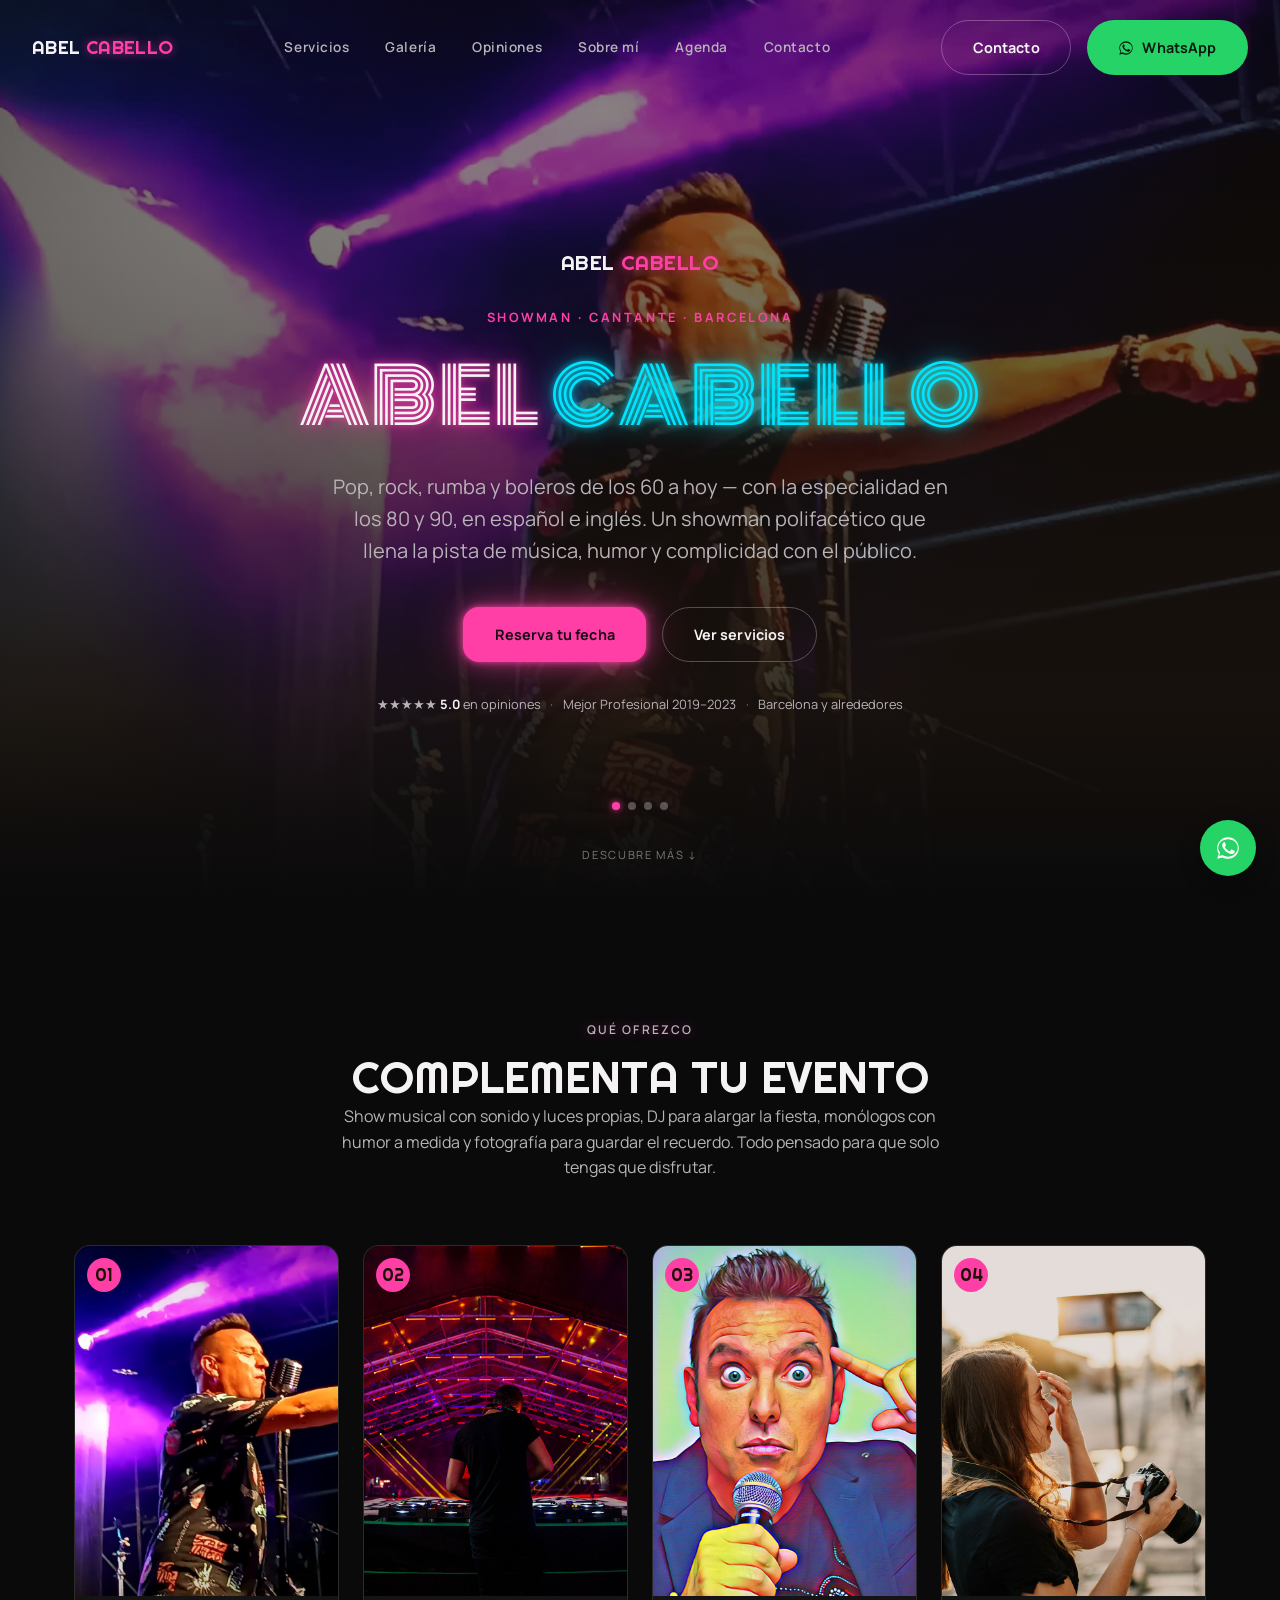
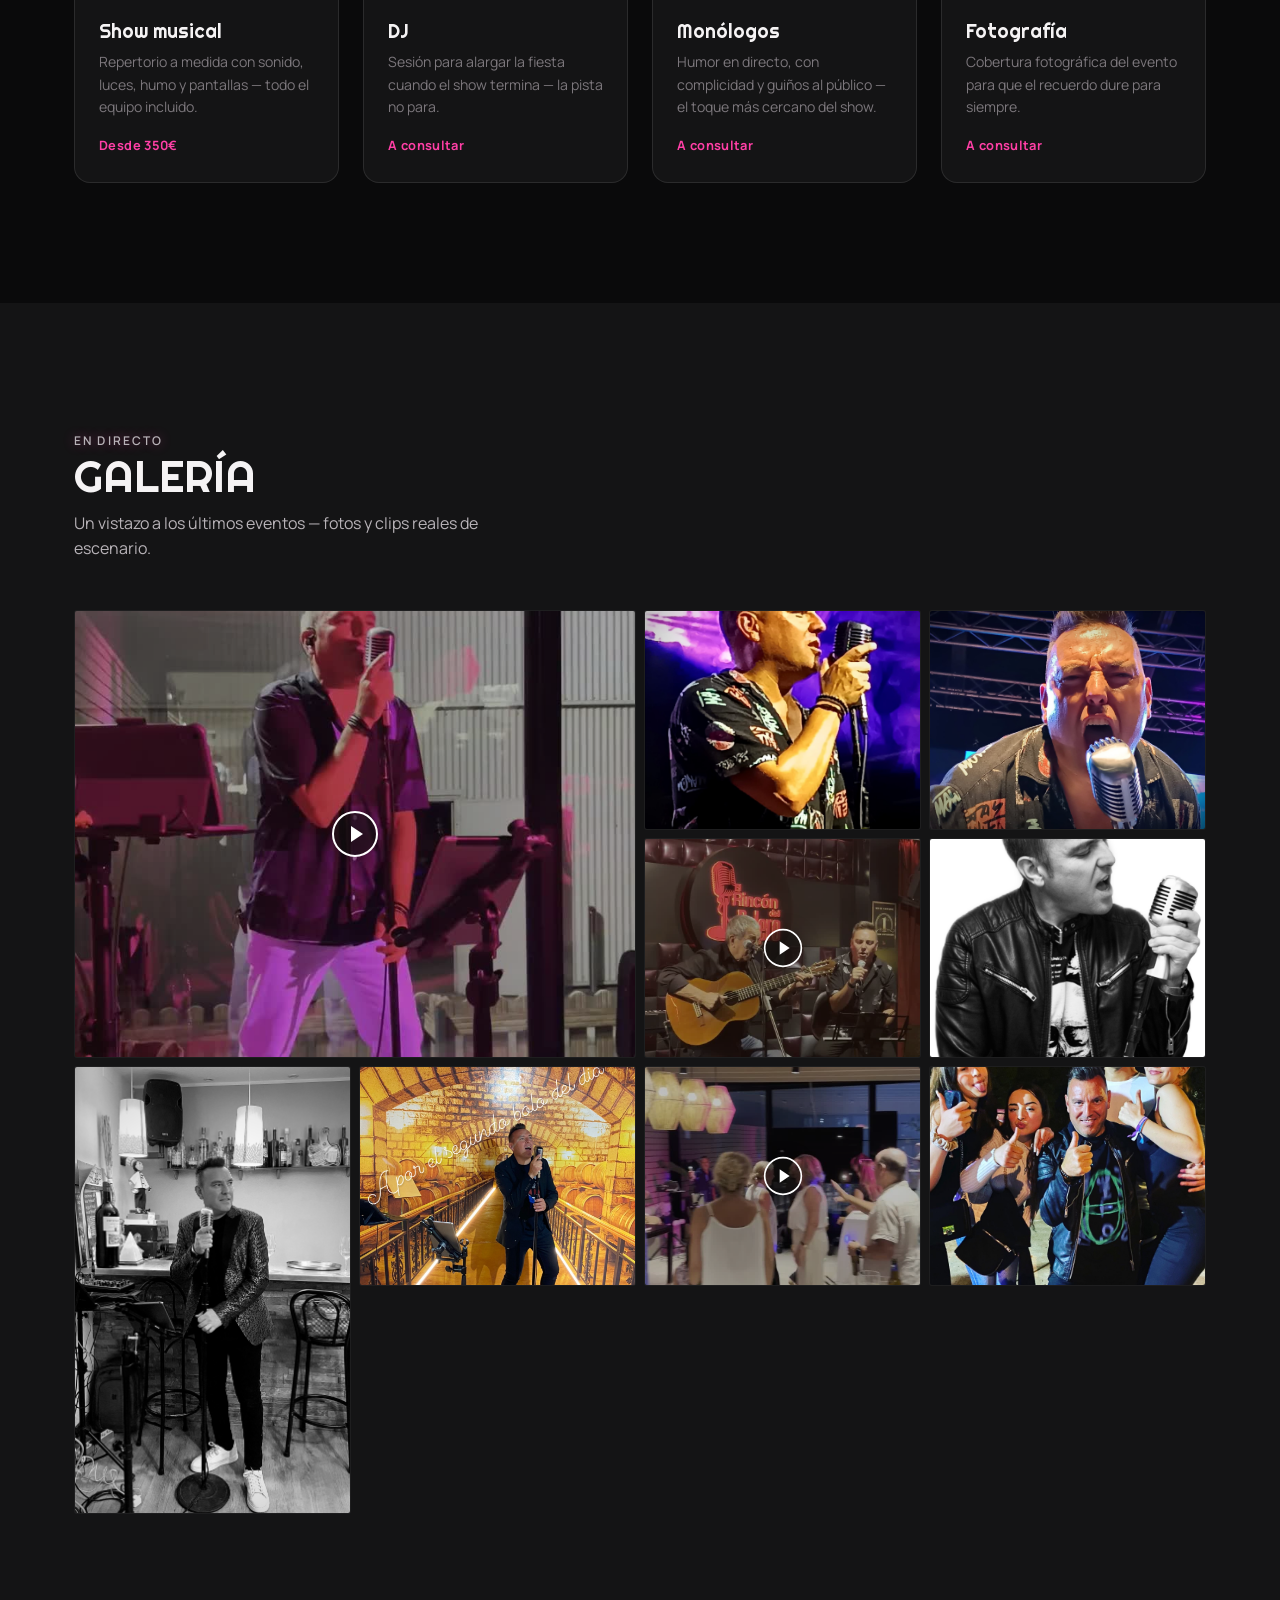
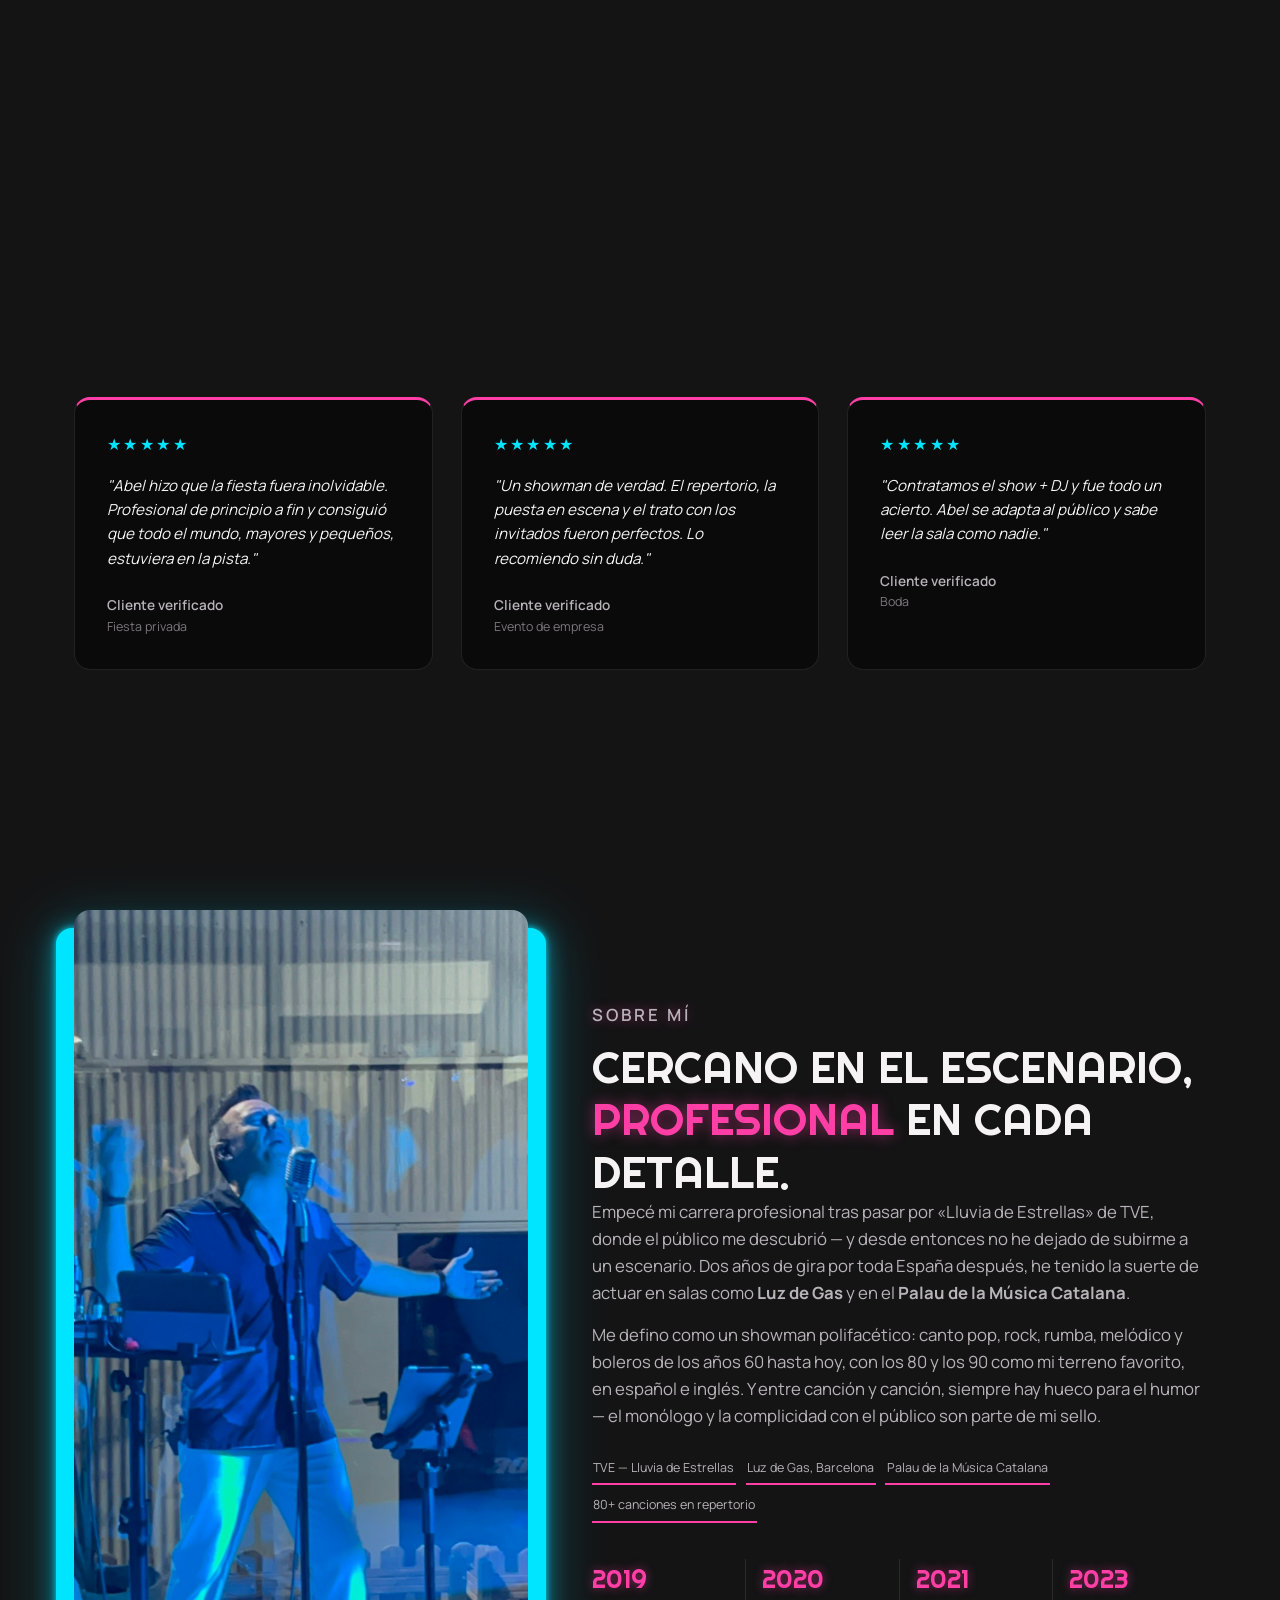
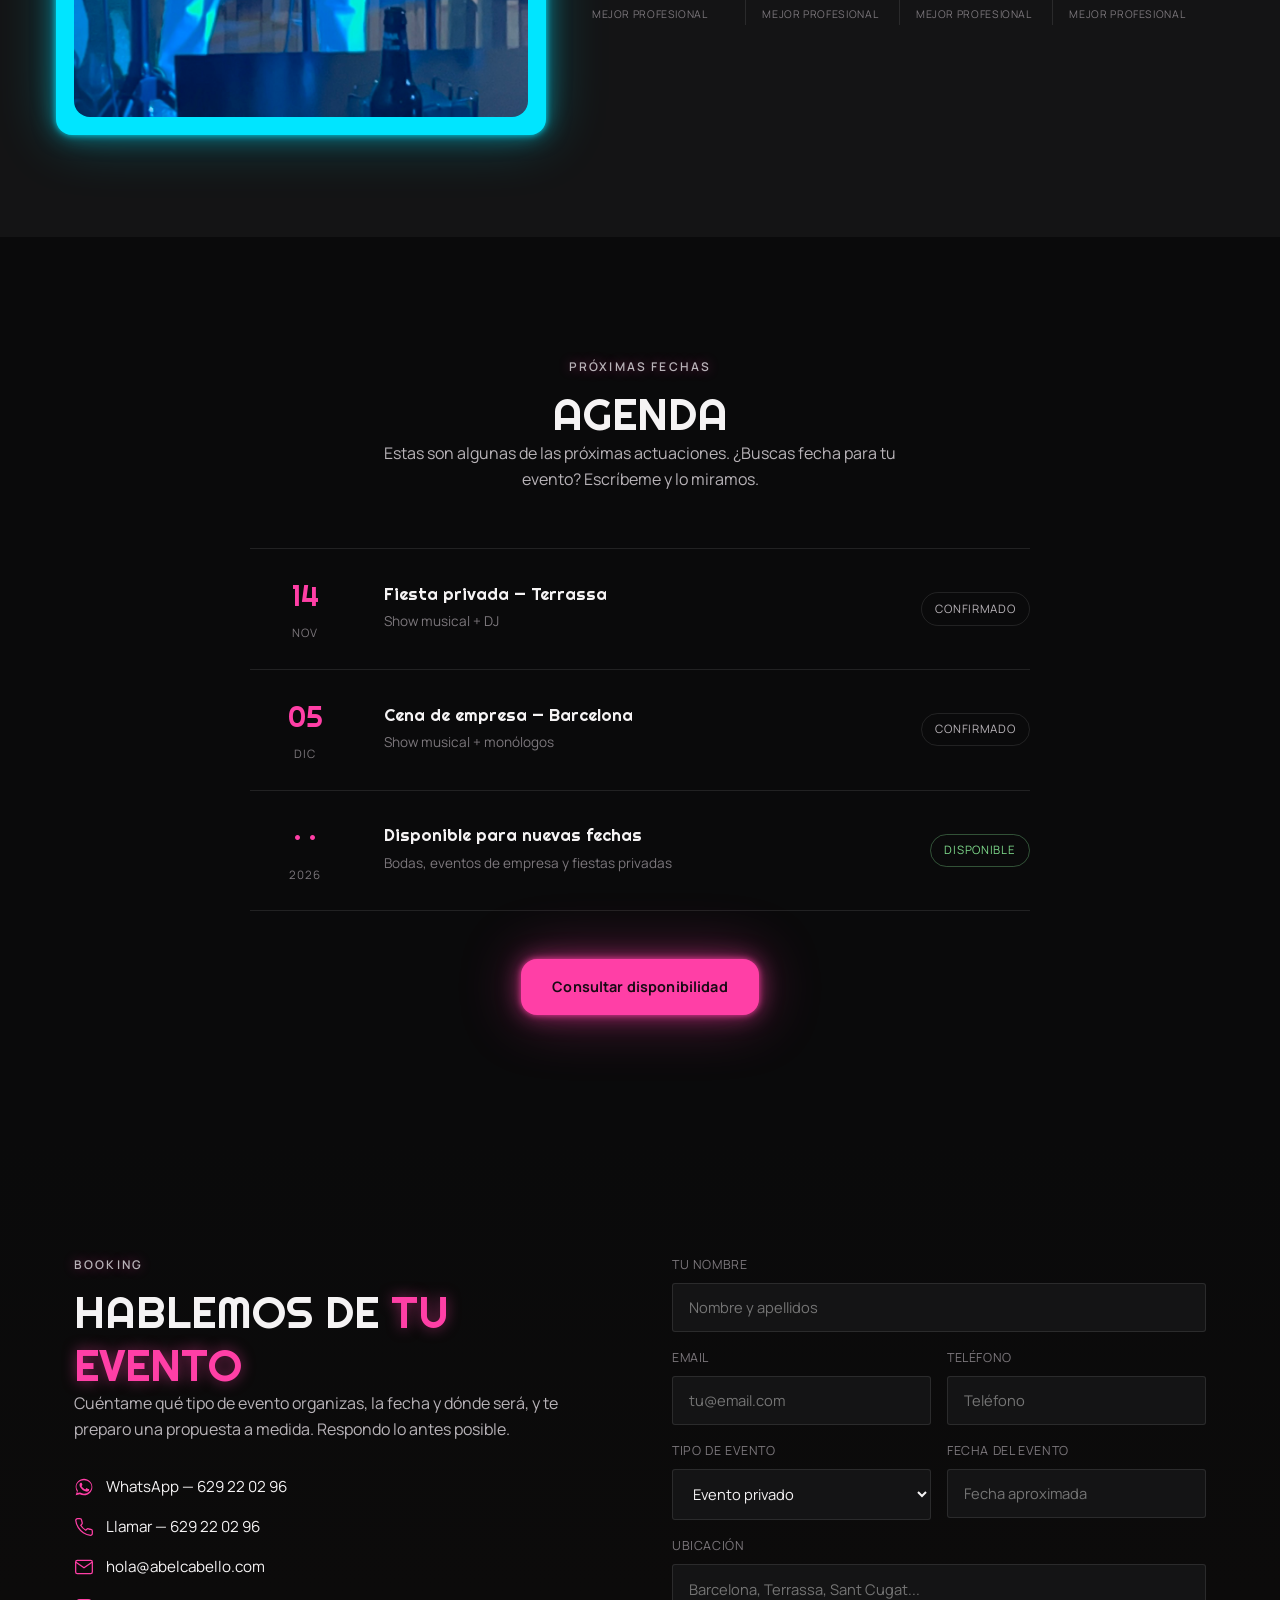
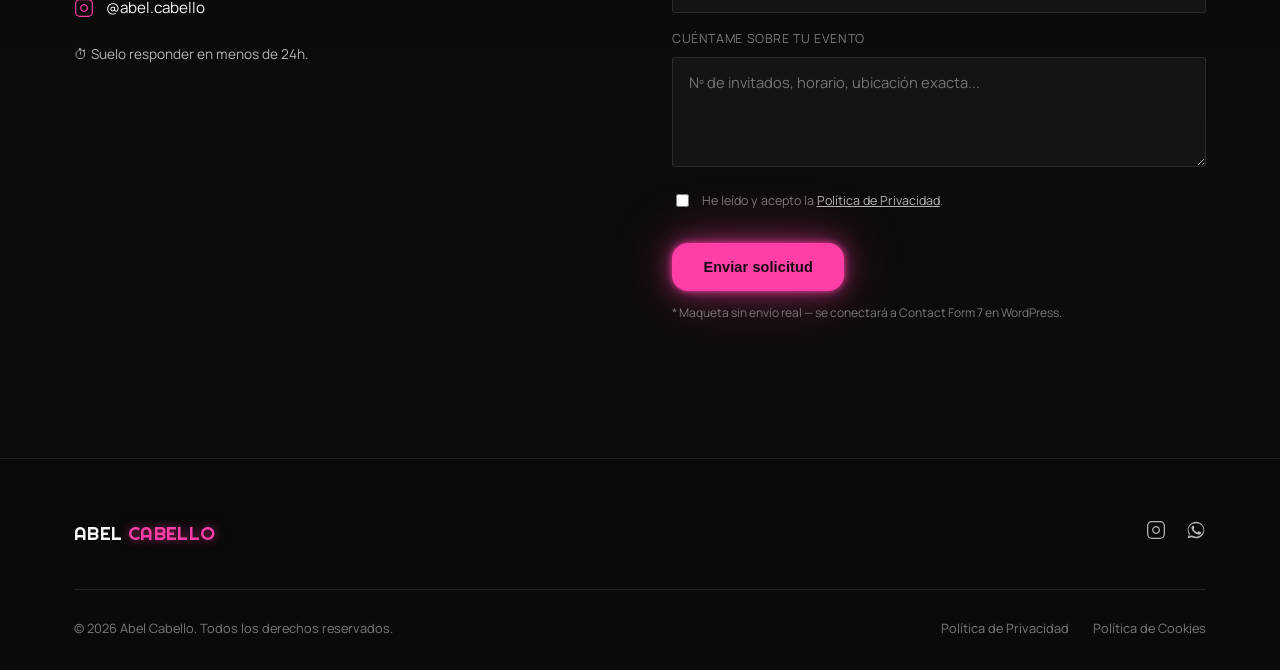
==== index.html @ 7c4d89db "SEO técnico + reorganización de contenido por relevancia + mejoras de conversión SEO: - Título y met" ====
<!DOCTYPE html>
<html lang="es">
<head>
<meta charset="UTF-8" />
<meta name="viewport" content="width=device-width, initial-scale=1.0" />
<title>Abel Cabello — Showman y cantante · Barcelona</title>
<meta name="description" content="Abel Cabello, showman y cantante polifacético en Barcelona. Shows en directo, DJ, monólogos y humor para bodas, eventos de empresa y fiestas privadas." />
<link rel="preconnect" href="https://fonts.googleapis.com">
<link rel="preconnect" href="https://fonts.gstatic.com" crossorigin>
<link href="https://fonts.googleapis.com/css2?family=Monoton&family=Righteous&family=Manrope:wght@400;500;600;700;800&display=swap" rel="stylesheet">
<link rel="stylesheet" href="assets/css/style.css" />
</head>
<body>

<!-- ============ HEADER ============ -->
<header class="site-header" id="site-header">
  <a href="#top" class="site-logo wordmark">Abel <span class="accent">Cabello</span></a>

  <nav class="site-nav" id="site-nav">
    <a href="#servicios">Servicios</a>
    <a href="#galeria">Galería</a>
    <a href="#testimonios">Opiniones</a>
    <a href="#bio">Sobre mí</a>
    <a href="#agenda">Agenda</a>
    <a href="#contacto">Contacto</a>
    <a href="https://wa.me/34629220296" target="_blank" rel="noopener" class="nav-wa-mobile"><svg width="16" height="16" viewBox="0 0 24 24" fill="currentColor"><path d="M17.5 14.4c-.3-.1-1.7-.9-2-1-.3-.1-.5-.1-.7.1-.2.3-.7 1-.9 1.2-.2.2-.3.2-.6.1-.3-.1-1.3-.5-2.4-1.5-.9-.8-1.5-1.8-1.7-2.1-.2-.3 0-.5.1-.6.1-.1.3-.3.4-.5.1-.2.2-.3.3-.5.1-.2 0-.4 0-.5C10 9 9.5 7.7 9.3 7.2c-.2-.5-.4-.4-.5-.4h-.5c-.2 0-.5.1-.7.3-.3.3-1 1-1 2.4s1 2.8 1.2 3c.1.2 2 3.1 4.9 4.3.7.3 1.2.5 1.6.6.7.2 1.3.2 1.8.1.5-.1 1.7-.7 1.9-1.4.2-.7.2-1.2.2-1.4-.1-.1-.3-.2-.6-.3z"/><path d="M12 2C6.5 2 2 6.5 2 12c0 1.9.5 3.7 1.5 5.3L2 22l4.9-1.3C8.4 21.5 10.2 22 12 22c5.5 0 10-4.5 10-10S17.5 2 12 2zm0 18c-1.6 0-3.2-.4-4.6-1.3l-.3-.2-3.2.8.8-3.1-.2-.3C3.4 14.4 3 13.2 3 12c0-4.4 3.6-8 9-8s9 3.6 9 8-4.6 8-9 8z"/></svg> WhatsApp</a>
  </nav>

  <div class="header-cta">
    <a href="#contacto" class="btn btn-outline">Contacto</a>
    <a href="https://wa.me/34629220296" target="_blank" rel="noopener" class="btn btn-wa">
      <svg width="16" height="16" viewBox="0 0 24 24" fill="currentColor"><path d="M17.5 14.4c-.3-.1-1.7-.9-2-1-.3-.1-.5-.1-.7.1-.2.3-.7 1-.9 1.2-.2.2-.3.2-.6.1-.3-.1-1.3-.5-2.4-1.5-.9-.8-1.5-1.8-1.7-2.1-.2-.3 0-.5.1-.6.1-.1.3-.3.4-.5.1-.2.2-.3.3-.5.1-.2 0-.4 0-.5C10 9 9.5 7.7 9.3 7.2c-.2-.5-.4-.4-.5-.4h-.5c-.2 0-.5.1-.7.3-.3.3-1 1-1 2.4s1 2.8 1.2 3c.1.2 2 3.1 4.9 4.3.7.3 1.2.5 1.6.6.7.2 1.3.2 1.8.1.5-.1 1.7-.7 1.9-1.4.2-.7.2-1.2.2-1.4-.1-.1-.3-.2-.6-.3z"/><path d="M12 2C6.5 2 2 6.5 2 12c0 1.9.5 3.7 1.5 5.3L2 22l4.9-1.3C8.4 21.5 10.2 22 12 22c5.5 0 10-4.5 10-10S17.5 2 12 2zm0 18c-1.6 0-3.2-.4-4.6-1.3l-.3-.2-3.2.8.8-3.1-.2-.3C3.4 14.4 3 13.2 3 12c0-4.4 3.6-8 9-8s9 3.6 9 8-4.6 8-9 8z"/></svg>
      WhatsApp
    </a>
  </div>

  <button class="hamburger" id="hamburger" aria-label="Abrir menú" aria-expanded="false">
    <span></span><span></span><span></span>
  </button>
</header>

<!-- ============ HERO ============ -->
<section class="hero" id="top">
  <div class="hero-slider" id="hero-slider">
    <div class="hero-slide active" style="background-image:url('images/gallery/abel-escenario-01.jpg')"></div>
    <div class="hero-slide" style="background-image:url('images/gallery/abel-grito-escenario-01.jpg')"></div>
    <div class="hero-slide" style="background-image:url('images/gallery/abel-dramatico-01.jpg')"></div>
    <div class="hero-slide" style="background-image:url('images/gallery/abel-publico-02.jpg')"></div>
  </div>
  <div class="hero-overlay"></div>

  <div class="hero-content">
    <div class="hero-wordmark wordmark">Abel <span class="accent">Cabello</span></div>
    <p class="hero-tag">Showman · Cantante · Barcelona</p>
    <h1>Abel <em>Cabello</em></h1>
    <p class="hero-sub">
      Pop, rock, rumba y boleros de los 60 a hoy — con la especialidad en los 80 y 90, en español e inglés.
      Un showman polifacético que llena la pista de música, humor y complicidad con el público.
    </p>
    <div class="hero-cta">
      <a href="#contacto" class="btn btn-gold">Reserva tu fecha</a>
      <a href="#servicios" class="btn btn-outline">Ver servicios</a>
    </div>
    <div class="hero-trust fade-up">
      <span>★★★★★ <strong>5.0</strong> en opiniones</span>
      <span class="hero-trust-sep">·</span>
      <span>Mejor Profesional 2019–2023</span>
      <span class="hero-trust-sep">·</span>
      <span>Barcelona y alrededores</span>
    </div>
  </div>

  <div class="hero-dots" id="hero-dots"></div>
  <div class="hero-scroll">Descubre más ↓</div>
</section>

<!-- ============ SERVICIOS ============ -->
<section class="servicios" id="servicios">
  <div class="container">
    <div class="servicios-head fade-up">
      <p class="section-label">Qué ofrezco</p>
      <h2>Complementa tu evento</h2>
      <p>Show musical con sonido y luces propias, DJ para alargar la fiesta, monólogos con humor a medida
        y fotografía para guardar el recuerdo. Todo pensado para que solo tengas que disfrutar.</p>
    </div>

    <div class="serv-grid">
      <div class="serv-card fade-up">
        <div class="serv-card-img"><img src="images/gallery/abel-escenario-01.jpg" alt="Show musical Abel Cabello" /></div>
        <div class="serv-card-body">
          <h3>Show musical</h3>
          <p>Repertorio a medida con sonido, luces, humo y pantallas — todo el equipo incluido.</p>
          <span class="serv-price">Desde 350€</span>
        </div>
      </div>
      <div class="serv-card fade-up">
        <div class="serv-card-img"><img src="images/brand/servicio-dj.jpg" alt="DJ Abel Cabello" /></div>
        <div class="serv-card-body">
          <h3>DJ</h3>
          <p>Sesión para alargar la fiesta cuando el show termina — la pista no para.</p>
          <span class="serv-price">A consultar</span>
        </div>
      </div>
      <div class="serv-card fade-up">
        <div class="serv-card-img"><img src="images/brand/servicio-monologos.jpg" alt="Monólogos Abel Cabello" /></div>
        <div class="serv-card-body">
          <h3>Monólogos</h3>
          <p>Humor en directo, con complicidad y guiños al público — el toque más cercano del show.</p>
          <span class="serv-price">A consultar</span>
        </div>
      </div>
      <div class="serv-card fade-up">
        <div class="serv-card-img"><img src="images/brand/servicio-fotografia.jpg" alt="Fotografía de evento" /></div>
        <div class="serv-card-body">
          <h3>Fotografía</h3>
          <p>Cobertura fotográfica del evento para que el recuerdo dure para siempre.</p>
          <span class="serv-price">A consultar</span>
        </div>
      </div>
    </div>
  </div>
</section>

<!-- ============ GALERÍA ============ -->
<section class="galeria" id="galeria">
  <div class="container">
    <div class="galeria-head fade-up">
      <div>
        <p class="section-label">En directo</p>
        <h2>Galería</h2>
        <p>Un vistazo a los últimos eventos — fotos y clips reales de escenario.</p>
      </div>
    </div>

    <div class="gal-grid fade-up" id="gallery-grid">
      <div class="gal-item wide tall" data-type="video" data-src="images/gallery/video/abel-clip-pirotecnia.mp4" data-poster="images/gallery/video/abel-clip-pirotecnia-poster.jpg">
        <img src="images/gallery/video/abel-clip-pirotecnia-poster.jpg" alt="Show en directo" />
        <div class="gal-play"><svg width="48" height="48" viewBox="0 0 24 24" fill="#fff"><circle cx="12" cy="12" r="11" fill="rgba(19,17,16,0.55)" stroke="#fff" stroke-width="1"/><path d="M10 8l6 4-6 4V8z"/></svg></div>
      </div>
      <div class="gal-item" data-type="image" data-src="images/gallery/abel-microfono-01.jpg">
        <img src="images/gallery/abel-microfono-01.jpg" alt="Abel Cabello cantando" />
      </div>
      <div class="gal-item" data-type="image" data-src="images/gallery/abel-grito-escenario-01.jpg">
        <img src="images/gallery/abel-grito-escenario-01.jpg" alt="Abel Cabello en escena" />
      </div>
      <div class="gal-item" data-type="video" data-src="images/gallery/video/abel-clip-fiesta-purpura.mp4" data-poster="images/gallery/video/abel-clip-fiesta-purpura-poster.jpg">
        <img src="images/gallery/video/abel-clip-fiesta-purpura-poster.jpg" alt="Ambiente de fiesta" />
        <div class="gal-play"><svg width="40" height="40" viewBox="0 0 24 24" fill="#fff"><circle cx="12" cy="12" r="11" fill="rgba(19,17,16,0.55)" stroke="#fff" stroke-width="1"/><path d="M10 8l6 4-6 4V8z"/></svg></div>
      </div>
      <div class="gal-item" data-type="image" data-src="images/gallery/abel-publico-01.jpg">
        <img src="images/gallery/abel-publico-01.jpg" alt="Público disfrutando del show" />
      </div>
      <div class="gal-item tall" data-type="image" data-src="images/gallery/abel-retrato-blanco-negro.jpg">
        <img src="images/gallery/abel-retrato-blanco-negro.jpg" alt="Retrato Abel Cabello" />
      </div>
      <div class="gal-item" data-type="image" data-src="images/gallery/abel-ambiente-tunel.jpg">
        <img src="images/gallery/abel-ambiente-tunel.jpg" alt="Actuación con ambiente especial" />
      </div>
      <div class="gal-item" data-type="video" data-src="images/gallery/video/abel-clip-spotlight-solo.mp4" data-poster="images/gallery/video/abel-clip-spotlight-solo-poster.jpg">
        <img src="images/gallery/video/abel-clip-spotlight-solo-poster.jpg" alt="Solo en el escenario" />
        <div class="gal-play"><svg width="40" height="40" viewBox="0 0 24 24" fill="#fff"><circle cx="12" cy="12" r="11" fill="rgba(19,17,16,0.55)" stroke="#fff" stroke-width="1"/><path d="M10 8l6 4-6 4V8z"/></svg></div>
      </div>
      <div class="gal-item" data-type="image" data-src="images/gallery/abel-fans-grupo.jpg">
        <img src="images/gallery/abel-fans-grupo.jpg" alt="Con el público tras el show" />
      </div>
    </div>

    <div class="gal-footer fade-up">
      <a href="gallery.html" class="btn btn-outline">Ver galería completa</a>
    </div>
  </div>
</section>

<!-- Lightbox -->
<div class="lightbox" id="lightbox">
  <button class="lightbox-close" id="lightbox-close">&times;</button>
  <button class="lightbox-nav lightbox-prev" id="lightbox-prev">&#8249;</button>
  <div class="lightbox-content" id="lightbox-content"></div>
  <button class="lightbox-nav lightbox-next" id="lightbox-next">&#8250;</button>
</div>

<!-- ============ TESTIMONIOS ============ -->
<section class="testimonios" id="testimonios">
  <div class="container">
    <div class="testi-head fade-up">
      <p class="section-label">Opiniones</p>
      <h2>Lo que dicen de mí</h2>
    </div>
    <div class="testi-grid">
      <div class="testi-card fade-up">
        <div class="testi-stars">★★★★★</div>
        <p class="testi-text">"Abel hizo que la fiesta fuera inolvidable. Profesional de principio a fin y consiguió que todo el mundo, mayores y pequeños, estuviera en la pista."</p>
        <div class="testi-author">Cliente verificado</div>
        <div class="testi-event">Fiesta privada</div>
      </div>
      <div class="testi-card fade-up">
        <div class="testi-stars">★★★★★</div>
        <p class="testi-text">"Un showman de verdad. El repertorio, la puesta en escena y el trato con los invitados fueron perfectos. Lo recomiendo sin duda."</p>
        <div class="testi-author">Cliente verificado</div>
        <div class="testi-event">Evento de empresa</div>
      </div>
      <div class="testi-card fade-up">
        <div class="testi-stars">★★★★★</div>
        <p class="testi-text">"Contratamos el show + DJ y fue todo un acierto. Abel se adapta al público y sabe leer la sala como nadie."</p>
        <div class="testi-author">Cliente verificado</div>
        <div class="testi-event">Boda</div>
      </div>
    </div>
  </div>
</section>

<!-- ============ BIO ============ -->
<section class="bio" id="bio">
  <div class="container bio-grid">
    <div class="bio-image fade-up">
      <img src="images/gallery/abel-retrato-chaqueta.jpg" alt="Abel Cabello en directo" />
    </div>
    <div class="bio-text">
      <p class="section-label fade-up">Sobre mí</p>
      <h2 class="fade-up">Cercano en el escenario,<br><em>profesional</em> en cada detalle.</h2>
      <p class="fade-up">
        Empecé mi carrera profesional tras pasar por «Lluvia de Estrellas» de TVE, donde el público me
        descubrió — y desde entonces no he dejado de subirme a un escenario. Dos años de gira por toda
        España después, he tenido la suerte de actuar en salas como <strong>Luz de Gas</strong> y en el
        <strong>Palau de la Música Catalana</strong>.
      </p>
      <p class="fade-up">
        Me defino como un showman polifacético: canto pop, rock, rumba, melódico y boleros de los años 60
        hasta hoy, con los 80 y los 90 como mi terreno favorito, en español e inglés. Y entre canción y
        canción, siempre hay hueco para el humor — el monólogo y la complicidad con el público son parte
        de mi sello.
      </p>
      <div class="bio-badges fade-up">
        <span class="badge">TVE — Lluvia de Estrellas</span>
        <span class="badge">Luz de Gas, Barcelona</span>
        <span class="badge">Palau de la Música Catalana</span>
        <span class="badge">80+ canciones en repertorio</span>
      </div>
      <div class="awards fade-up">
        <div class="award"><span class="award-year">2019</span><span class="award-label">Mejor profesional</span></div>
        <div class="award"><span class="award-year">2020</span><span class="award-label">Mejor profesional</span></div>
        <div class="award"><span class="award-year">2021</span><span class="award-label">Mejor profesional</span></div>
        <div class="award"><span class="award-year">2023</span><span class="award-label">Mejor profesional</span></div>
      </div>
    </div>
  </div>
</section>

<!-- ============ AGENDA ============ -->
<section class="agenda" id="agenda">
  <div class="container">
    <div class="agenda-head fade-up">
      <p class="section-label">Próximas fechas</p>
      <h2>Agenda</h2>
      <p>Estas son algunas de las próximas actuaciones. ¿Buscas fecha para tu evento? Escríbeme y lo miramos.</p>
    </div>

    <div class="agenda-list fade-up">
      <div class="agenda-row">
        <div class="agenda-date"><span class="day">14</span><span class="month">Nov</span></div>
        <div class="agenda-info">
          <h4>Fiesta privada — Terrassa</h4>
          <span>Show musical + DJ</span>
        </div>
        <div class="agenda-status">Confirmado</div>
      </div>
      <div class="agenda-row">
        <div class="agenda-date"><span class="day">05</span><span class="month">Dic</span></div>
        <div class="agenda-info">
          <h4>Cena de empresa — Barcelona</h4>
          <span>Show musical + monólogos</span>
        </div>
        <div class="agenda-status">Confirmado</div>
      </div>
      <div class="agenda-row">
        <div class="agenda-date"><span class="day">·&nbsp;·</span><span class="month">2026</span></div>
        <div class="agenda-info">
          <h4>Disponible para nuevas fechas</h4>
          <span>Bodas, eventos de empresa y fiestas privadas</span>
        </div>
        <div class="agenda-status open">Disponible</div>
      </div>
    </div>

    <div class="agenda-cta fade-up">
      <a href="#contacto" class="btn btn-gold">Consultar disponibilidad</a>
    </div>
  </div>
</section>

<!-- ============ CONTACTO ============ -->
<section class="contacto" id="contacto">
  <div class="container contacto-grid">
    <div class="contacto-info fade-up">
      <p class="section-label">Booking</p>
      <h2>Hablemos de <em>tu evento</em></h2>
      <p>Cuéntame qué tipo de evento organizas, la fecha y dónde será, y te preparo una propuesta a medida.
        Respondo lo antes posible.</p>

      <div class="contacto-direct">
        <a href="https://wa.me/34629220296" target="_blank" rel="noopener">
          <svg width="20" height="20" viewBox="0 0 24 24" fill="currentColor"><path d="M17.5 14.4c-.3-.1-1.7-.9-2-1-.3-.1-.5-.1-.7.1-.2.3-.7 1-.9 1.2-.2.2-.3.2-.6.1-.3-.1-1.3-.5-2.4-1.5-.9-.8-1.5-1.8-1.7-2.1-.2-.3 0-.5.1-.6.1-.1.3-.3.4-.5.1-.2.2-.3.3-.5.1-.2 0-.4 0-.5C10 9 9.5 7.7 9.3 7.2c-.2-.5-.4-.4-.5-.4h-.5c-.2 0-.5.1-.7.3-.3.3-1 1-1 2.4s1 2.8 1.2 3c.1.2 2 3.1 4.9 4.3.7.3 1.2.5 1.6.6.7.2 1.3.2 1.8.1.5-.1 1.7-.7 1.9-1.4.2-.7.2-1.2.2-1.4-.1-.1-.3-.2-.6-.3z"/><path d="M12 2C6.5 2 2 6.5 2 12c0 1.9.5 3.7 1.5 5.3L2 22l4.9-1.3C8.4 21.5 10.2 22 12 22c5.5 0 10-4.5 10-10S17.5 2 12 2zm0 18c-1.6 0-3.2-.4-4.6-1.3l-.3-.2-3.2.8.8-3.1-.2-.3C3.4 14.4 3 13.2 3 12c0-4.4 3.6-8 9-8s9 3.6 9 8-4.6 8-9 8z"/></svg>
          WhatsApp — 629 22 02 96
        </a>
        <a href="tel:+34629220296">
          <svg width="20" height="20" viewBox="0 0 24 24" fill="none" stroke="currentColor" stroke-width="1.5"><path d="M22 16.92v3a2 2 0 0 1-2.18 2 19.79 19.79 0 0 1-8.63-3.07 19.5 19.5 0 0 1-6-6 19.79 19.79 0 0 1-3.07-8.67A2 2 0 0 1 4.11 2h3a2 2 0 0 1 2 1.72c.127.96.362 1.903.7 2.81a2 2 0 0 1-.45 2.11L8.09 9.91a16 16 0 0 0 6 6l1.27-1.27a2 2 0 0 1 2.11-.45c.907.338 1.85.573 2.81.7A2 2 0 0 1 22 16.92z"/></svg>
          Llamar — 629 22 02 96
        </a>
        <a href="mailto:hola@abelcabello.com">
          <svg width="20" height="20" viewBox="0 0 24 24" fill="none" stroke="currentColor" stroke-width="1.5"><rect x="2" y="4" width="20" height="16" rx="2"/><path d="M2 6l10 7 10-7"/></svg>
          hola@abelcabello.com
        </a>
        <a href="https://instagram.com/abel.cabello" target="_blank" rel="noopener">
          <svg width="20" height="20" viewBox="0 0 24 24" fill="none" stroke="currentColor" stroke-width="1.5"><rect x="2" y="2" width="20" height="20" rx="5"/><path d="M16 11.37A4 4 0 1 1 12.63 8 4 4 0 0 1 16 11.37z"/><line x1="17.5" y1="6.5" x2="17.51" y2="6.5"/></svg>
          @abel.cabello
        </a>
      </div>
      <p class="contacto-response-note">⏱ Suelo responder en menos de 24h.</p>
    </div>

    <div class="contacto-form fade-up">
      <!--
        Maqueta estática. En WordPress este bloque se sustituirá por el
        shortcode de Contact Form 7, clonando el patrón de "CkBoo Booking"
        (adria-lopez.com): mismos campos, honeypot y checkbox de privacidad.
      -->
      <form id="booking-form" onsubmit="return false;">
        <div class="form-grid">
          <div class="field full">
            <label for="f-name">Tu nombre</label>
            <input type="text" id="f-name" placeholder="Nombre y apellidos" required />
          </div>
          <div class="field">
            <label for="f-email">Email</label>
            <input type="email" id="f-email" placeholder="tu@email.com" required />
          </div>
          <div class="field">
            <label for="f-phone">Teléfono</label>
            <input type="tel" id="f-phone" placeholder="Teléfono" />
          </div>
          <div class="field">
            <label for="f-type">Tipo de evento</label>
            <select id="f-type">
              <option>Evento privado</option>
              <option>Evento corporativo</option>
              <option>Fiesta Mayor</option>
              <option>Boda</option>
              <option>Sala de fiestas</option>
              <option>Otros</option>
            </select>
          </div>
          <div class="field">
            <label for="f-date">Fecha del evento</label>
            <input type="text" id="f-date" placeholder="Fecha aproximada" />
          </div>
          <div class="field full">
            <label for="f-location">Ubicación</label>
            <input type="text" id="f-location" placeholder="Barcelona, Terrassa, Sant Cugat..." />
          </div>
          <div class="field full">
            <label for="f-message">Cuéntame sobre tu evento</label>
            <textarea id="f-message" placeholder="Nº de invitados, horario, ubicación exacta..."></textarea>
          </div>
          <div class="field full field-check">
            <input type="checkbox" id="f-privacy" required />
            <label for="f-privacy" style="display:inline;text-transform:none;letter-spacing:0;">
              He leído y acepto la <a href="privacidad.html">Política de Privacidad</a>.
            </label>
          </div>
        </div>
        <button type="submit" class="btn btn-gold" style="margin-top:1.5rem;">Enviar solicitud</button>
        <p class="form-note">* Maqueta sin envío real — se conectará a Contact Form 7 en WordPress.</p>
      </form>
    </div>
  </div>
</section>

<!-- ============ FOOTER ============ -->
<footer class="site-footer">
  <div class="container">
    <div class="footer-top">
      <a href="#top" class="footer-logo wordmark">Abel <span class="accent">Cabello</span></a>
      <div class="footer-social">
        <a href="https://instagram.com/abel.cabello" target="_blank" rel="noopener" aria-label="Instagram">
          <svg width="20" height="20" viewBox="0 0 24 24" fill="none" stroke="currentColor" stroke-width="1.5"><rect x="2" y="2" width="20" height="20" rx="5"/><path d="M16 11.37A4 4 0 1 1 12.63 8 4 4 0 0 1 16 11.37z"/><line x1="17.5" y1="6.5" x2="17.51" y2="6.5"/></svg>
        </a>
        <a href="https://wa.me/34629220296" target="_blank" rel="noopener" aria-label="WhatsApp">
          <svg width="20" height="20" viewBox="0 0 24 24" fill="currentColor"><path d="M17.5 14.4c-.3-.1-1.7-.9-2-1-.3-.1-.5-.1-.7.1-.2.3-.7 1-.9 1.2-.2.2-.3.2-.6.1-.3-.1-1.3-.5-2.4-1.5-.9-.8-1.5-1.8-1.7-2.1-.2-.3 0-.5.1-.6.1-.1.3-.3.4-.5.1-.2.2-.3.3-.5.1-.2 0-.4 0-.5C10 9 9.5 7.7 9.3 7.2c-.2-.5-.4-.4-.5-.4h-.5c-.2 0-.5.1-.7.3-.3.3-1 1-1 2.4s1 2.8 1.2 3c.1.2 2 3.1 4.9 4.3.7.3 1.2.5 1.6.6.7.2 1.3.2 1.8.1.5-.1 1.7-.7 1.9-1.4.2-.7.2-1.2.2-1.4-.1-.1-.3-.2-.6-.3z"/><path d="M12 2C6.5 2 2 6.5 2 12c0 1.9.5 3.7 1.5 5.3L2 22l4.9-1.3C8.4 21.5 10.2 22 12 22c5.5 0 10-4.5 10-10S17.5 2 12 2zm0 18c-1.6 0-3.2-.4-4.6-1.3l-.3-.2-3.2.8.8-3.1-.2-.3C3.4 14.4 3 13.2 3 12c0-4.4 3.6-8 9-8s9 3.6 9 8-4.6 8-9 8z"/></svg>
        </a>
      </div>
    </div>
    <div class="footer-bottom">
      <span>&copy; <span id="footer-year"></span> Abel Cabello. Todos los derechos reservados.</span>
      <div class="footer-links">
        <a href="privacidad.html">Política de Privacidad</a>
        <a href="cookies.html">Política de Cookies</a>
      </div>
    </div>
  </div>
</footer>

<a href="https://wa.me/34629220296" target="_blank" rel="noopener" class="wa-float" aria-label="Escribir por WhatsApp">
  <svg width="26" height="26" viewBox="0 0 24 24" fill="#fff"><path d="M17.5 14.4c-.3-.1-1.7-.9-2-1-.3-.1-.5-.1-.7.1-.2.3-.7 1-.9 1.2-.2.2-.3.2-.6.1-.3-.1-1.3-.5-2.4-1.5-.9-.8-1.5-1.8-1.7-2.1-.2-.3 0-.5.1-.6.1-.1.3-.3.4-.5.1-.2.2-.3.3-.5.1-.2 0-.4 0-.5C10 9 9.5 7.7 9.3 7.2c-.2-.5-.4-.4-.5-.4h-.5c-.2 0-.5.1-.7.3-.3.3-1 1-1 2.4s1 2.8 1.2 3c.1.2 2 3.1 4.9 4.3.7.3 1.2.5 1.6.6.7.2 1.3.2 1.8.1.5-.1 1.7-.7 1.9-1.4.2-.7.2-1.2.2-1.4-.1-.1-.3-.2-.6-.3z"/><path d="M12 2C6.5 2 2 6.5 2 12c0 1.9.5 3.7 1.5 5.3L2 22l4.9-1.3C8.4 21.5 10.2 22 12 22c5.5 0 10-4.5 10-10S17.5 2 12 2zm0 18c-1.6 0-3.2-.4-4.6-1.3l-.3-.2-3.2.8.8-3.1-.2-.3C3.4 14.4 3 13.2 3 12c0-4.4 3.6-8 9-8s9 3.6 9 8-4.6 8-9 8z"/></svg>
</a>

<script src="assets/js/main.js"></script>
</body>
</html>
---- assets/css/style.css ----
/* ==========================================================
   Abel Cabello — showman & cantante · Barcelona
   ========================================================== */

:root {
  --dark: #0a0a0b;
  --dark-2: #141415;
  --dark-3: #1e1e1f;
  --cream: #f5f3f4;
  --gray: #b8b3b8;
  --gray-dim: #7c777c;
  --gold: #ff3fa6;
  --gold-dim: #c41f80;
  --wine: #00e5ff;
  --line: rgba(245, 243, 244, 0.1);
  --radius: 16px;
  --serif: "Righteous", "Manrope", sans-serif;
  --display: "Monoton", "Righteous", sans-serif;
  --sans: "Manrope", -apple-system, BlinkMacSystemFont, "Segoe UI", sans-serif;
  --ease: cubic-bezier(0.22, 1, 0.36, 1);
  --glow-pink: 0 0 6px rgba(255, 63, 166, 0.85), 0 0 22px rgba(255, 63, 166, 0.55), 0 0 60px rgba(255, 63, 166, 0.35);
  --glow-cyan: 0 0 6px rgba(0, 229, 255, 0.85), 0 0 22px rgba(0, 229, 255, 0.5), 0 0 60px rgba(0, 229, 255, 0.3);
}

* { box-sizing: border-box; }
html { scroll-behavior: smooth; }

body {
  margin: 0;
  background: var(--dark);
  color: var(--cream);
  font-family: var(--sans);
  font-size: 16px;
  line-height: 1.6;
  -webkit-font-smoothing: antialiased;
}

body.menu-open { overflow: hidden; }

img, video { max-width: 100%; display: block; }

a { color: inherit; text-decoration: none; }

h1, h2, h3, h4 {
  font-family: var(--serif);
  font-weight: 400;
  margin: 0;
  line-height: 1.2;
}

h2 { font-size: clamp(1.85rem, 4vw, 2.75rem); text-transform: uppercase; letter-spacing: 0; }
h2 em, h1 em { font-style: normal; color: var(--gold); text-shadow: 0 0 14px rgba(255, 63, 166, 0.5); }

.wordmark {
  font-family: var(--serif);
  font-weight: 400;
  text-transform: uppercase;
  letter-spacing: 0.02em;
  font-size: 1.15rem;
}
.wordmark .accent { color: var(--gold); text-shadow: 0 0 10px rgba(255, 63, 166, 0.6); }
.hero-wordmark { font-size: 1.3rem; margin-bottom: 1.75rem; }

p { margin: 0 0 1rem; }

.container {
  max-width: 1180px;
  margin: 0 auto;
  padding: 0 24px;
}

.section-label {
  font-family: var(--sans);
  font-size: 0.75rem;
  letter-spacing: 0.18em;
  text-transform: uppercase;
  text-shadow: 0 0 12px rgba(255, 63, 166, 0.45);
  color: var(--gold);
  font-weight: 600;
  margin-bottom: 0.75rem;
}

section { position: relative; }

/* ---------- Buttons ---------- */
.btn {
  display: inline-flex;
  align-items: center;
  gap: 0.5rem;
  padding: 0.95rem 1.9rem;
  border-radius: var(--radius);
  font-size: 0.9rem;
  font-weight: 700;
  letter-spacing: 0.01em;
  border: 1px solid transparent;
  cursor: pointer;
  transition: all 0.3s var(--ease);
  white-space: nowrap;
}
.btn-gold {
  background: var(--gold);
  color: #180a14;
  box-shadow: var(--glow-pink);
}
.btn-gold:hover { transform: translateY(-2px); box-shadow: 0 0 10px rgba(255,63,166,1), 0 0 30px rgba(255,63,166,0.7), 0 0 80px rgba(255,63,166,0.4); }
.btn-outline {
  border-color: rgba(249, 238, 247, 0.28);
  color: var(--cream);
  border-radius: 999px;
}
.btn-outline:hover { border-color: var(--wine); color: var(--wine); box-shadow: var(--glow-cyan); }
.btn-wa {
  background: #25d366;
  color: #0b1a10;
  border-radius: 999px;
}
.btn-wa:hover { background: #34e077; transform: translateY(-2px); }

/* ---------- Header ---------- */
.site-header {
  position: fixed;
  top: 0; left: 0; right: 0;
  z-index: 100;
  display: flex;
  align-items: center;
  justify-content: space-between;
  padding: 1.25rem 32px;
  transition: background 0.3s var(--ease), padding 0.3s var(--ease), backdrop-filter 0.3s;
}
.site-header.scrolled {
  background: rgba(19, 17, 16, 0.92);
  backdrop-filter: blur(10px);
  padding: 0.85rem 32px;
  border-bottom: 1px solid var(--line);
}
.site-logo img { height: 34px; width: auto; }

.site-nav {
  display: flex;
  align-items: center;
  gap: 2.25rem;
}
.site-nav a {
  font-size: 0.85rem;
  font-weight: 600;
  letter-spacing: 0.04em;
  color: var(--gray);
  transition: color 0.25s;
}
.site-nav a:hover { color: var(--gold); }

.header-cta { display: flex; align-items: center; gap: 1rem; }

.hamburger {
  display: none;
  flex-direction: column;
  gap: 5px;
  background: none;
  border: none;
  cursor: pointer;
  padding: 6px;
  position: relative;
  z-index: 200;
}
.hamburger span { width: 24px; height: 2px; background: var(--cream); transition: transform 0.3s var(--ease), opacity 0.2s; }
.hamburger.active span:nth-child(1) { transform: translateY(7px) rotate(45deg); }
.hamburger.active span:nth-child(2) { opacity: 0; }
.hamburger.active span:nth-child(3) { transform: translateY(-7px) rotate(-45deg); }

/* ---------- Hero ---------- */
.hero {
  min-height: 100vh;
  display: flex;
  flex-direction: column;
  align-items: center;
  justify-content: center;
  text-align: center;
  padding: 140px 24px 80px;
  position: relative;
  overflow: hidden;
}
.hero-slider { position: absolute; inset: 0; z-index: 0; }
.hero-slide {
  position: absolute; inset: 0;
  background-size: cover;
  background-position: center 20%;
  opacity: 0;
  transition: opacity 1.6s var(--ease);
}
.hero-slide.active { opacity: 1; }
.hero-overlay {
  position: absolute; inset: 0; z-index: 1;
  background: linear-gradient(180deg, rgba(26,19,14,0.4) 0%, rgba(26,19,14,0.88) 78%, var(--dark) 100%);
}
.hero-content { position: relative; z-index: 2; display: flex; flex-direction: column; align-items: center; }
.hero-logo { height: 46px; width: auto; margin-bottom: 2rem; filter: drop-shadow(0 2px 10px rgba(0,0,0,0.4)); }
.hero-dots {
  position: absolute; z-index: 2; bottom: 90px; left: 50%; transform: translateX(-50%);
  display: flex; gap: 0.5rem;
}
.hero-dot { width: 8px; height: 8px; border-radius: 50%; background: rgba(249,238,247,0.3); border: none; cursor: pointer; transition: all 0.3s; padding: 0; }
.hero-dot.active { background: var(--gold); box-shadow: var(--glow-pink); }
.hero-tag {
  font-size: 0.8rem;
  letter-spacing: 0.2em;
  text-transform: uppercase;
  color: var(--gold);
  font-weight: 700;
  margin-bottom: 1.5rem;
}
.hero h1 {
  font-family: var(--display);
  font-weight: 400;
  font-size: clamp(2.25rem, 7.5vw, 4.75rem);
  text-transform: uppercase;
  letter-spacing: 0.02em;
  color: var(--cream);
  text-shadow: var(--glow-pink);
}
.hero h1 em {
  font-family: var(--display);
  font-style: normal;
  color: var(--wine);
  text-shadow: var(--glow-cyan);
}
.hero-sub {
  max-width: 620px;
  margin: 1.75rem auto 2.5rem;
  font-size: clamp(1.05rem, 2vw, 1.25rem);
  color: var(--gray);
}
.hero-cta { display: flex; gap: 1rem; flex-wrap: wrap; justify-content: center; }
.hero-trust {
  margin-top: 2rem;
  display: flex;
  gap: 0.6rem;
  flex-wrap: wrap;
  justify-content: center;
  font-size: 0.8rem;
  color: var(--gray);
}
.hero-trust strong { color: var(--cream); }
.hero-trust-sep { color: var(--gray-dim); }
@media (max-width: 560px) { .hero-trust-sep { display: none; } .hero-trust { flex-direction: column; gap: 0.35rem; } }
.hero-scroll {
  position: absolute;
  z-index: 2;
  bottom: 36px;
  left: 50%;
  transform: translateX(-50%);
  color: var(--gray-dim);
  font-size: 0.7rem;
  letter-spacing: 0.15em;
  text-transform: uppercase;
  display: flex;
  flex-direction: column;
  align-items: center;
  gap: 0.5rem;
  animation: bounce 2.4s infinite;
}
@keyframes bounce {
  0%, 100% { transform: translate(-50%, 0); }
  50% { transform: translate(-50%, 8px); }
}

/* ---------- Bio ---------- */
.bio { padding: 120px 0; background: var(--dark-2); }
.bio-grid {
  display: grid;
  grid-template-columns: 0.85fr 1.15fr;
  gap: 4rem;
  align-items: center;
}
.bio-image { position: relative; }
.bio-image img { border-radius: var(--radius); position: relative; z-index: 1; }
.bio-image::before {
  content: '';
  position: absolute;
  top: 18px; left: -18px;
  right: -18px; bottom: -18px;
  background: var(--wine);
  box-shadow: var(--glow-cyan);
  border-radius: var(--radius);
  z-index: 0;
}
.bio-text p { color: var(--gray); font-size: 1.05rem; }
.bio-badges {
  display: flex;
  flex-wrap: wrap;
  gap: 0.6rem;
  margin: 1.75rem 0;
}
.badge {
  font-size: 0.78rem;
  padding: 0 0.1rem 0.35rem;
  border-bottom: 2px solid var(--gold);
  color: var(--gray);
}
.awards {
  display: grid;
  grid-template-columns: repeat(4, 1fr);
  margin-top: 2.25rem;
}
.award {
  text-align: left;
  padding: 0 1rem;
  border-left: 1px solid var(--line);
}
.award:first-child { padding-left: 0; border-left: none; }
.award-year { font-family: var(--serif); font-size: 1.6rem; color: var(--gold); text-shadow: 0 0 10px rgba(255,63,166,0.5); display: block; }
.award-label { font-size: 0.66rem; color: var(--gray-dim); text-transform: uppercase; letter-spacing: 0.06em; }

/* ---------- Servicios ---------- */
.servicios { padding: 120px 0; }
.servicios-head { text-align: center; max-width: 620px; margin: 0 auto 4rem; }
.servicios-head p { color: var(--gray); }
.serv-grid {
  display: grid;
  grid-template-columns: repeat(4, 1fr);
  gap: 1.5rem;
  counter-reset: serv;
}
.serv-card {
  position: relative;
  counter-increment: serv;
  background: var(--dark-2);
  border: 1px solid var(--line);
  border-radius: var(--radius);
  overflow: hidden;
  transition: transform 0.35s var(--ease), border-color 0.35s;
}
.serv-card:hover { transform: translateY(-6px) rotate(-0.5deg); border-color: var(--gold); box-shadow: var(--glow-pink); }
.serv-card-img { aspect-ratio: 3/4; overflow: hidden; position: relative; }
.serv-card-img::before {
  content: "0" counter(serv);
  position: absolute; top: 12px; left: 12px; z-index: 2;
  font-family: var(--serif);
  font-size: 1.1rem;
  color: #1f1108;
  background: var(--gold);
  width: 34px; height: 34px;
  border-radius: 50%;
  display: flex; align-items: center; justify-content: center;
}
.serv-card-img img { width: 100%; height: 100%; object-fit: cover; transition: transform 0.5s var(--ease); }
.serv-card:hover .serv-card-img img { transform: scale(1.06); }
.serv-card-body { padding: 1.5rem; }
.serv-card-body h3 { font-size: 1.2rem; margin-bottom: 0.5rem; }
.serv-card-body p { color: var(--gray-dim); font-size: 0.88rem; margin: 0; }
.serv-price { display: inline-block; margin-top: 1rem; color: var(--gold); font-size: 0.8rem; font-weight: 700; letter-spacing: 0.03em; }

/* ---------- Galería ---------- */
.galeria { padding: 120px 0; background: var(--dark-2); }
.galeria-head {
  display: flex;
  align-items: flex-end;
  justify-content: space-between;
  flex-wrap: wrap;
  gap: 1.5rem;
  margin-bottom: 3rem;
}
.galeria-head p { color: var(--gray); max-width: 420px; margin: 0.5rem 0 0; }
.gal-grid {
  display: grid;
  grid-template-columns: repeat(4, 1fr);
  grid-auto-rows: 220px;
  gap: 8px;
}
.gal-item {
  position: relative;
  overflow: hidden;
  border-radius: 3px;
  cursor: pointer;
  background: var(--dark-3);
  border: 1px solid transparent;
  transition: border-color 0.3s, box-shadow 0.3s;
}
.gal-item:hover { border-color: var(--wine); box-shadow: var(--glow-cyan); }
.gal-item.tall { grid-row: span 2; }
.gal-item.wide { grid-column: span 2; }
.gal-item img, .gal-item video { width: 100%; height: 100%; object-fit: cover; transition: transform 0.5s var(--ease); }
.gal-item:hover img, .gal-item:hover video { transform: scale(1.07); }
.gal-play {
  position: absolute; inset: 0;
  display: flex; align-items: center; justify-content: center;
  background: rgba(19,17,16,0.25);
}
.gal-play svg { filter: drop-shadow(0 2px 8px rgba(0,0,0,0.5)); }
.gal-footer { text-align: center; margin-top: 3rem; }

/* Lightbox */
.lightbox {
  position: fixed; inset: 0; z-index: 300;
  background: rgba(10,9,8,0.96);
  display: none;
  align-items: center; justify-content: center;
  padding: 40px;
}
.lightbox.open { display: flex; }
.lightbox-content { max-width: 90vw; max-height: 85vh; }
.lightbox-content img, .lightbox-content video { max-width: 90vw; max-height: 85vh; border-radius: 4px; }
.lightbox-close {
  position: absolute; top: 24px; right: 32px;
  color: var(--cream); font-size: 2rem; cursor: pointer; background: none; border: none;
}
.lightbox-nav {
  position: absolute; top: 50%; transform: translateY(-50%);
  background: none; border: none; color: var(--cream); font-size: 2.5rem; cursor: pointer; padding: 1rem;
  opacity: 0.6; transition: opacity 0.2s;
}
.lightbox-nav:hover { opacity: 1; }
.lightbox-prev { left: 8px; }
.lightbox-next { right: 8px; }

/* ---------- Agenda ---------- */
.agenda { padding: 120px 0; }
.agenda-head { text-align: center; max-width: 560px; margin: 0 auto 3.5rem; }
.agenda-head p { color: var(--gray); }
.agenda-list { max-width: 780px; margin: 0 auto; border-top: 1px solid var(--line); }
.agenda-row {
  display: grid;
  grid-template-columns: 110px 1fr auto;
  align-items: center;
  gap: 1.5rem;
  padding: 1.5rem 0;
  border-bottom: 1px solid var(--line);
}
.agenda-date { text-align: center; }
.agenda-date .day { font-family: var(--serif); font-size: 1.8rem; color: var(--gold); display: block; }
.agenda-date .month { font-size: 0.72rem; text-transform: uppercase; color: var(--gray-dim); letter-spacing: 0.08em; }
.agenda-info h4 { font-size: 1.05rem; margin-bottom: 0.25rem; }
.agenda-info span { font-size: 0.85rem; color: var(--gray-dim); }
.agenda-status {
  font-size: 0.72rem;
  text-transform: uppercase;
  letter-spacing: 0.06em;
  padding: 0.4rem 0.85rem;
  border-radius: 999px;
  border: 1px solid var(--line);
  color: var(--gray);
}
.agenda-status.open { color: #7dd88a; border-color: rgba(125,216,138,0.35); }
.agenda-cta { text-align: center; margin-top: 3rem; }

/* ---------- Testimonios ---------- */
.testimonios { padding: 120px 0; background: var(--dark-2); }
.testi-head { text-align: center; max-width: 560px; margin: 0 auto 3.5rem; }
.testi-grid {
  display: grid;
  grid-template-columns: repeat(3, 1fr);
  gap: 1.75rem;
}
.testi-card {
  background: var(--dark);
  border: 1px solid var(--line);
  border-radius: var(--radius);
  padding: 2rem;
}
.testi-stars { color: var(--wine); font-size: 1rem; margin-bottom: 1rem; letter-spacing: 0.15em; }
.testi-card { border-top: 3px solid var(--gold); }
.testi-text { color: var(--cream); font-size: 0.95rem; font-style: italic; margin-bottom: 1.5rem; }
.testi-author { font-size: 0.85rem; font-weight: 600; color: var(--gray); }
.testi-event { font-size: 0.78rem; color: var(--gray-dim); }

/* ---------- Contacto ---------- */
.contacto {
  padding: 120px 0;
  background: linear-gradient(180deg, var(--dark) 0%, #0e0c0b 100%);
}
.contacto-grid {
  display: grid;
  grid-template-columns: 1fr 1fr;
  gap: 4rem;
}
.contacto-info p { color: var(--gray); }
.contacto-direct { margin-top: 2rem; display: flex; flex-direction: column; gap: 1rem; }
.contacto-direct a { display: flex; align-items: center; gap: 0.75rem; color: var(--cream); font-size: 0.95rem; }
.contacto-direct a:hover { color: var(--gold); }
.contacto-direct svg { color: var(--gold); flex-shrink: 0; }
.contacto-response-note { margin-top: 1.5rem; font-size: 0.85rem; color: var(--gray-dim); }

.form-grid {
  display: grid;
  grid-template-columns: 1fr 1fr;
  gap: 1rem;
}
.form-grid .full { grid-column: 1 / -1; }
.field label {
  display: block;
  font-size: 0.78rem;
  text-transform: uppercase;
  letter-spacing: 0.05em;
  color: var(--gray-dim);
  margin-bottom: 0.5rem;
}
.field input, .field select, .field textarea {
  width: 100%;
  background: var(--dark-2);
  border: 1px solid var(--line);
  border-radius: 3px;
  padding: 0.85rem 1rem;
  color: var(--cream);
  font-family: var(--sans);
  font-size: 0.92rem;
  transition: border-color 0.25s;
}
.field input:focus, .field select:focus, .field textarea:focus {
  outline: none;
  border-color: var(--wine);
  box-shadow: 0 0 0 1px var(--wine), var(--glow-cyan);
}
.field textarea { resize: vertical; min-height: 110px; }
.field-check {
  display: flex;
  align-items: flex-start;
  gap: 0.6rem;
  font-size: 0.8rem;
  color: var(--gray-dim);
}
.field-check a { color: var(--gray); text-decoration: underline; }
.field-check input { margin-top: 3px; }
.form-note { font-size: 0.75rem; color: var(--gray-dim); margin-top: 0.75rem; }

/* ---------- Footer ---------- */
.site-footer {
  padding: 60px 0 32px;
  border-top: 1px solid var(--line);
}
.footer-top {
  display: flex;
  justify-content: space-between;
  align-items: center;
  flex-wrap: wrap;
  gap: 1.5rem;
  padding-bottom: 2.5rem;
}
.footer-logo img { height: 28px; }
.footer-social { display: flex; gap: 1.25rem; }
.footer-social a { color: var(--gray); transition: color 0.25s; }
.footer-social a:hover { color: var(--gold); }
.footer-bottom {
  display: flex;
  justify-content: space-between;
  flex-wrap: wrap;
  gap: 1rem;
  padding-top: 1.75rem;
  border-top: 1px solid var(--line);
  font-size: 0.8rem;
  color: var(--gray-dim);
}
.footer-links { display: flex; gap: 1.5rem; }
.footer-links a:hover { color: var(--gold); }

/* ---------- WhatsApp float ---------- */
.wa-float {
  position: fixed;
  bottom: 24px; right: 24px;
  z-index: 90;
  width: 56px; height: 56px;
  border-radius: 50%;
  background: #25d366;
  display: flex; align-items: center; justify-content: center;
  box-shadow: 0 6px 20px rgba(0,0,0,0.35);
  transition: transform 0.25s;
}
.wa-float:hover { transform: scale(1.08); }

/* ---------- Reveal animation ---------- */
.fade-up { opacity: 0; transform: translateY(24px); transition: opacity 0.7s var(--ease), transform 0.7s var(--ease); }
.fade-up.in-view { opacity: 1; transform: translateY(0); }

/* ---------- Responsive ---------- */
@media (max-width: 900px) {
  .bio-grid, .contacto-grid { grid-template-columns: 1fr; gap: 2.5rem; }
  .awards { grid-template-columns: repeat(2, 1fr); row-gap: 1.5rem; }
  .award:nth-child(3) { border-left: none; padding-left: 0; }
  .serv-grid { grid-template-columns: repeat(2, 1fr); }
  .testi-grid { grid-template-columns: 1fr; }
  .gal-grid { grid-template-columns: repeat(2, 1fr); grid-auto-rows: 180px; }
  .gal-item.wide { grid-column: span 2; }
}

.nav-wa-mobile { display: none; }

@media (max-width: 700px) {
  .site-nav, .header-cta { display: none; }
  .hamburger { display: flex; }
  .site-nav.open {
    display: flex;
    position: fixed;
    inset: 0;
    z-index: 150;
    width: 100%;
    max-width: 100%;
    background: var(--dark);
    flex-direction: column;
    align-items: flex-start;
    justify-content: center;
    gap: 2rem;
    padding: 2rem 2.5rem;
    overflow-y: auto;
  }
  .site-nav.open a { font-size: 1.5rem; }
  .nav-wa-mobile {
    display: flex;
    align-items: center;
    gap: 0.5rem;
    color: #25d366;
  }
  .form-grid { grid-template-columns: 1fr; }
  .form-grid .full { grid-column: 1; }
  .serv-grid { grid-template-columns: 1fr; }
  .agenda-row { grid-template-columns: 70px 1fr; }
  .agenda-status { grid-column: 1 / -1; justify-self: start; }
}

/* ---------- Contact Form 7 (booking form) — reuses .form-grid/.field from the mockup ---------- */
.field .wpcf7-form-control-wrap { display: block; width: 100%; }
.wpcf7-form-control-wrap[data-name="your-website"],
.wpcf7-form-control-wrap.your-website { display: none; }

.field .wpcf7-form-control {
  width: 100%;
  background: var(--dark-2);
  border: 1px solid var(--line);
  border-radius: 3px;
  padding: 0.85rem 1rem;
  color: var(--cream);
  font-family: var(--sans);
  font-size: 0.92rem;
  transition: border-color 0.25s, box-shadow 0.25s;
}
.field textarea.wpcf7-form-control { min-height: 110px; resize: vertical; }
.field .wpcf7-form-control:focus {
  outline: none;
  border-color: var(--wine);
  box-shadow: 0 0 0 1px var(--wine), var(--glow-cyan);
}
.field .wpcf7-form-control::placeholder { color: var(--gray-dim); }

.field-check .wpcf7-list-item { margin: 0; }
.field-check label {
  display: flex;
  align-items: flex-start;
  gap: 0.6rem;
  cursor: pointer;
}
.field-check input[type="checkbox"] { width: auto; margin-top: 3px; accent-color: var(--gold); }

.wpcf7-form input[type="submit"] {
  margin-top: 1.5rem;
}

.wpcf7-spinner { display: none !important; }
.wpcf7-not-valid-tip { color: var(--wine); font-size: 0.78rem; margin-top: 0.35rem; display: block; }
.wpcf7-response-output {
  border-radius: 8px;
  padding: 0.85rem 1rem;
  font-size: 0.85rem;
  border: 1px solid var(--line);
  color: var(--gray);
  margin: 1rem 0 0;
}
.wpcf7-mail-sent-ok { border-color: rgba(0,229,255,0.4); color: var(--wine); }
.wpcf7-validation-errors, .wpcf7-acceptance-missing, .wpcf7-spam-blocked { border-color: rgba(255,63,166,0.4); color: var(--gold); }

/* Hide any leftover Google reCAPTCHA badge */
.grecaptcha-badge { visibility: hidden !important; }
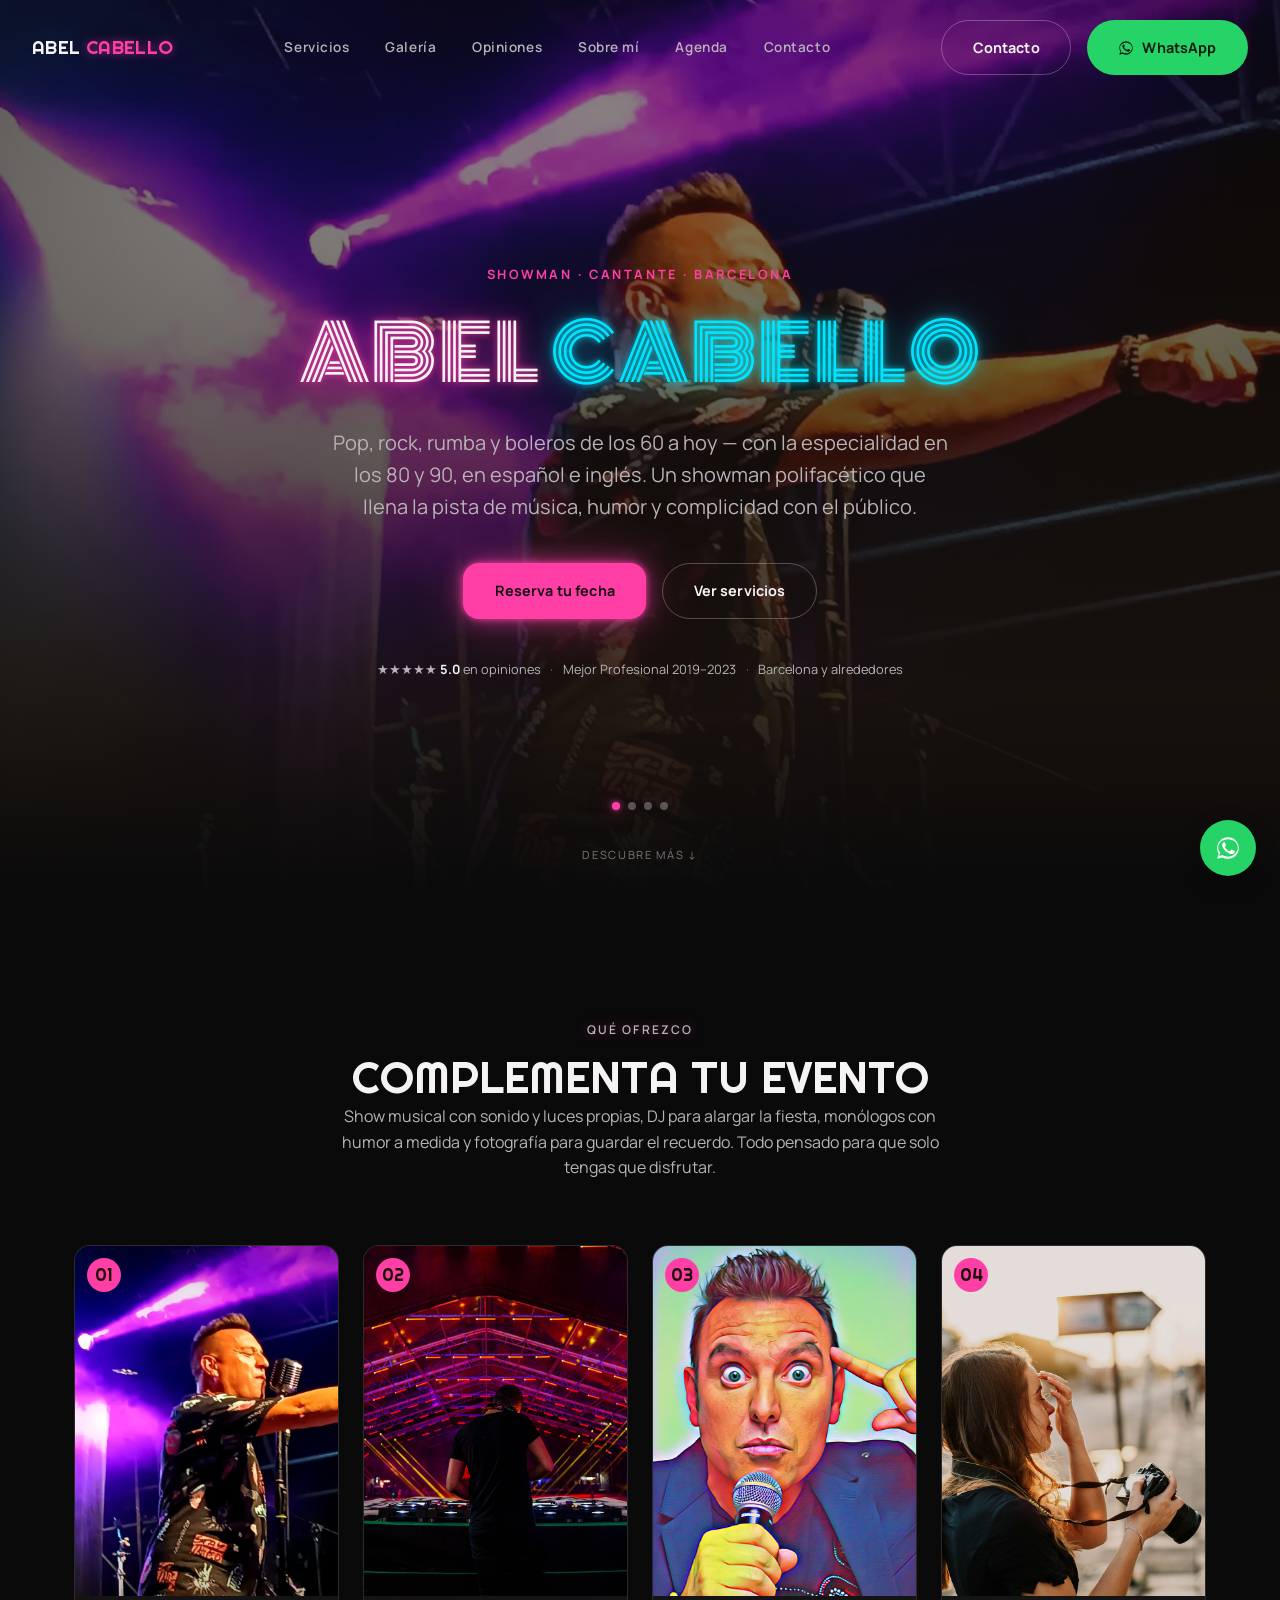
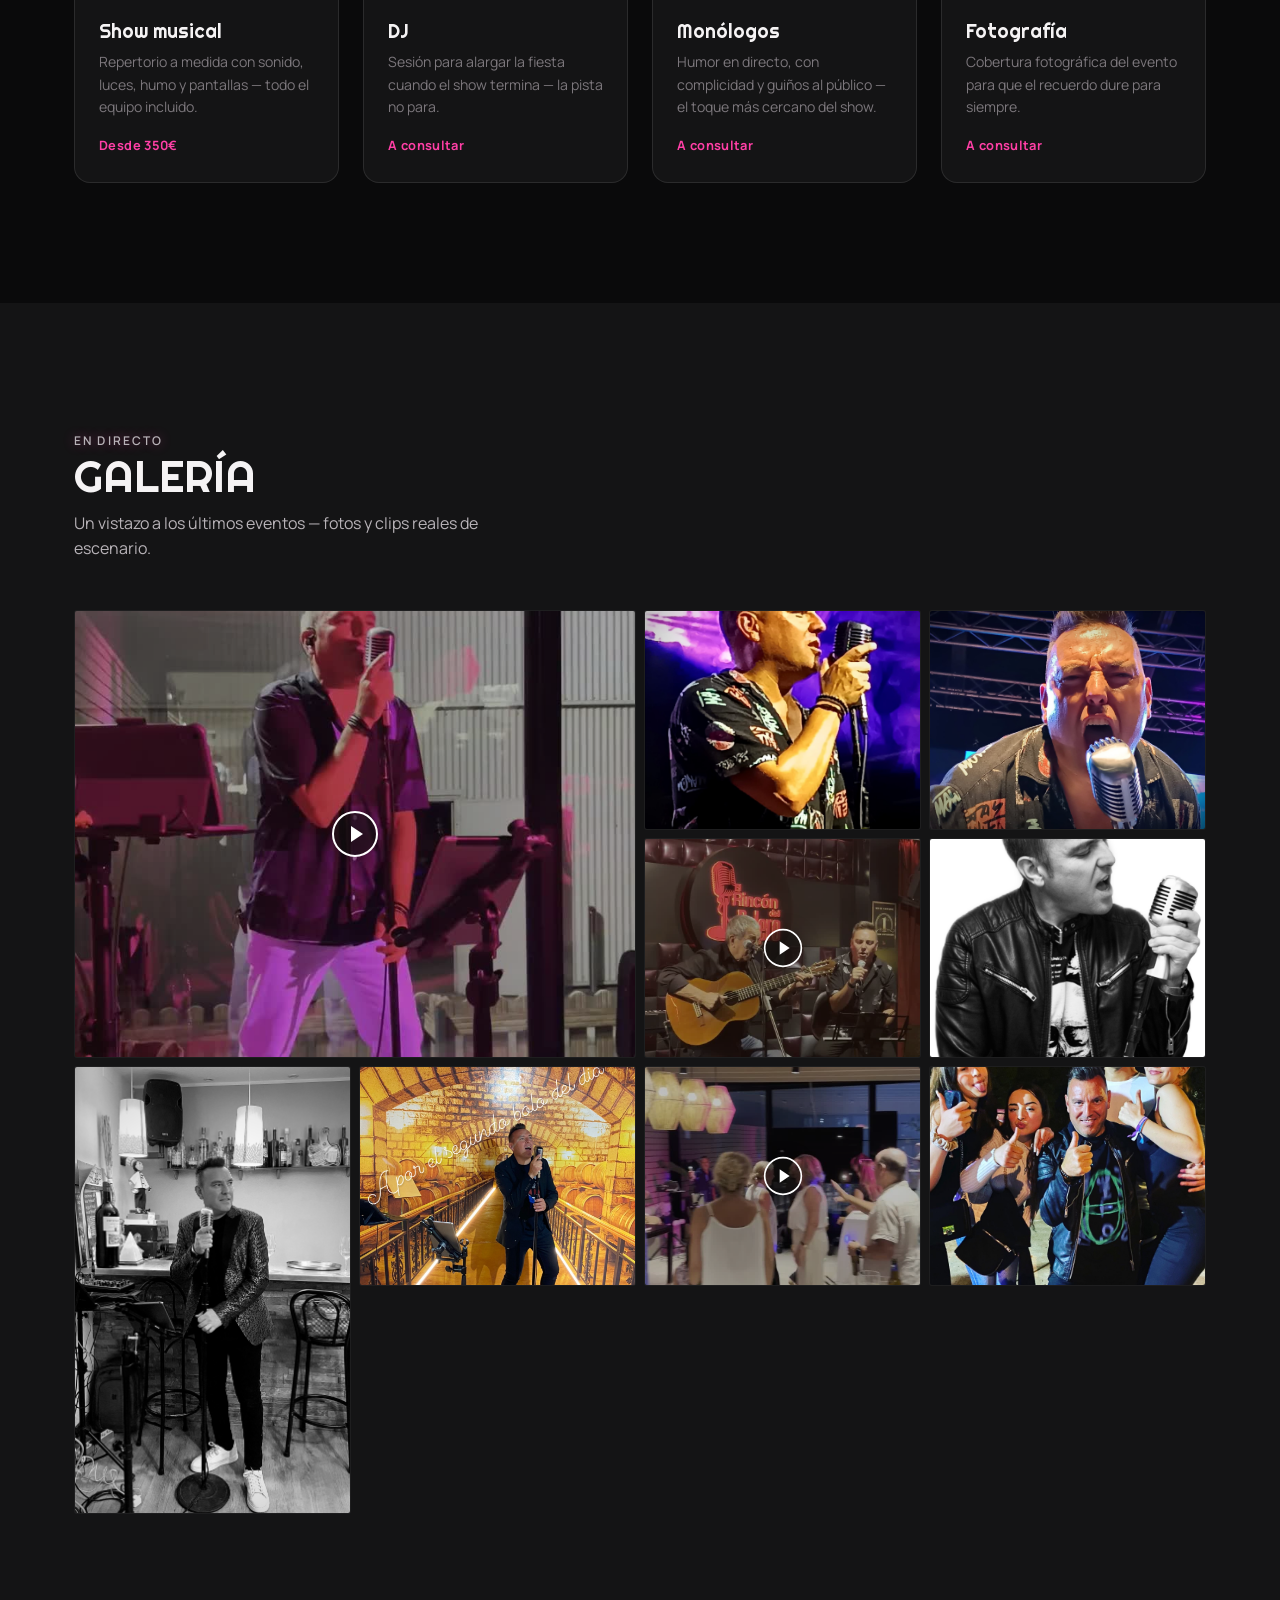
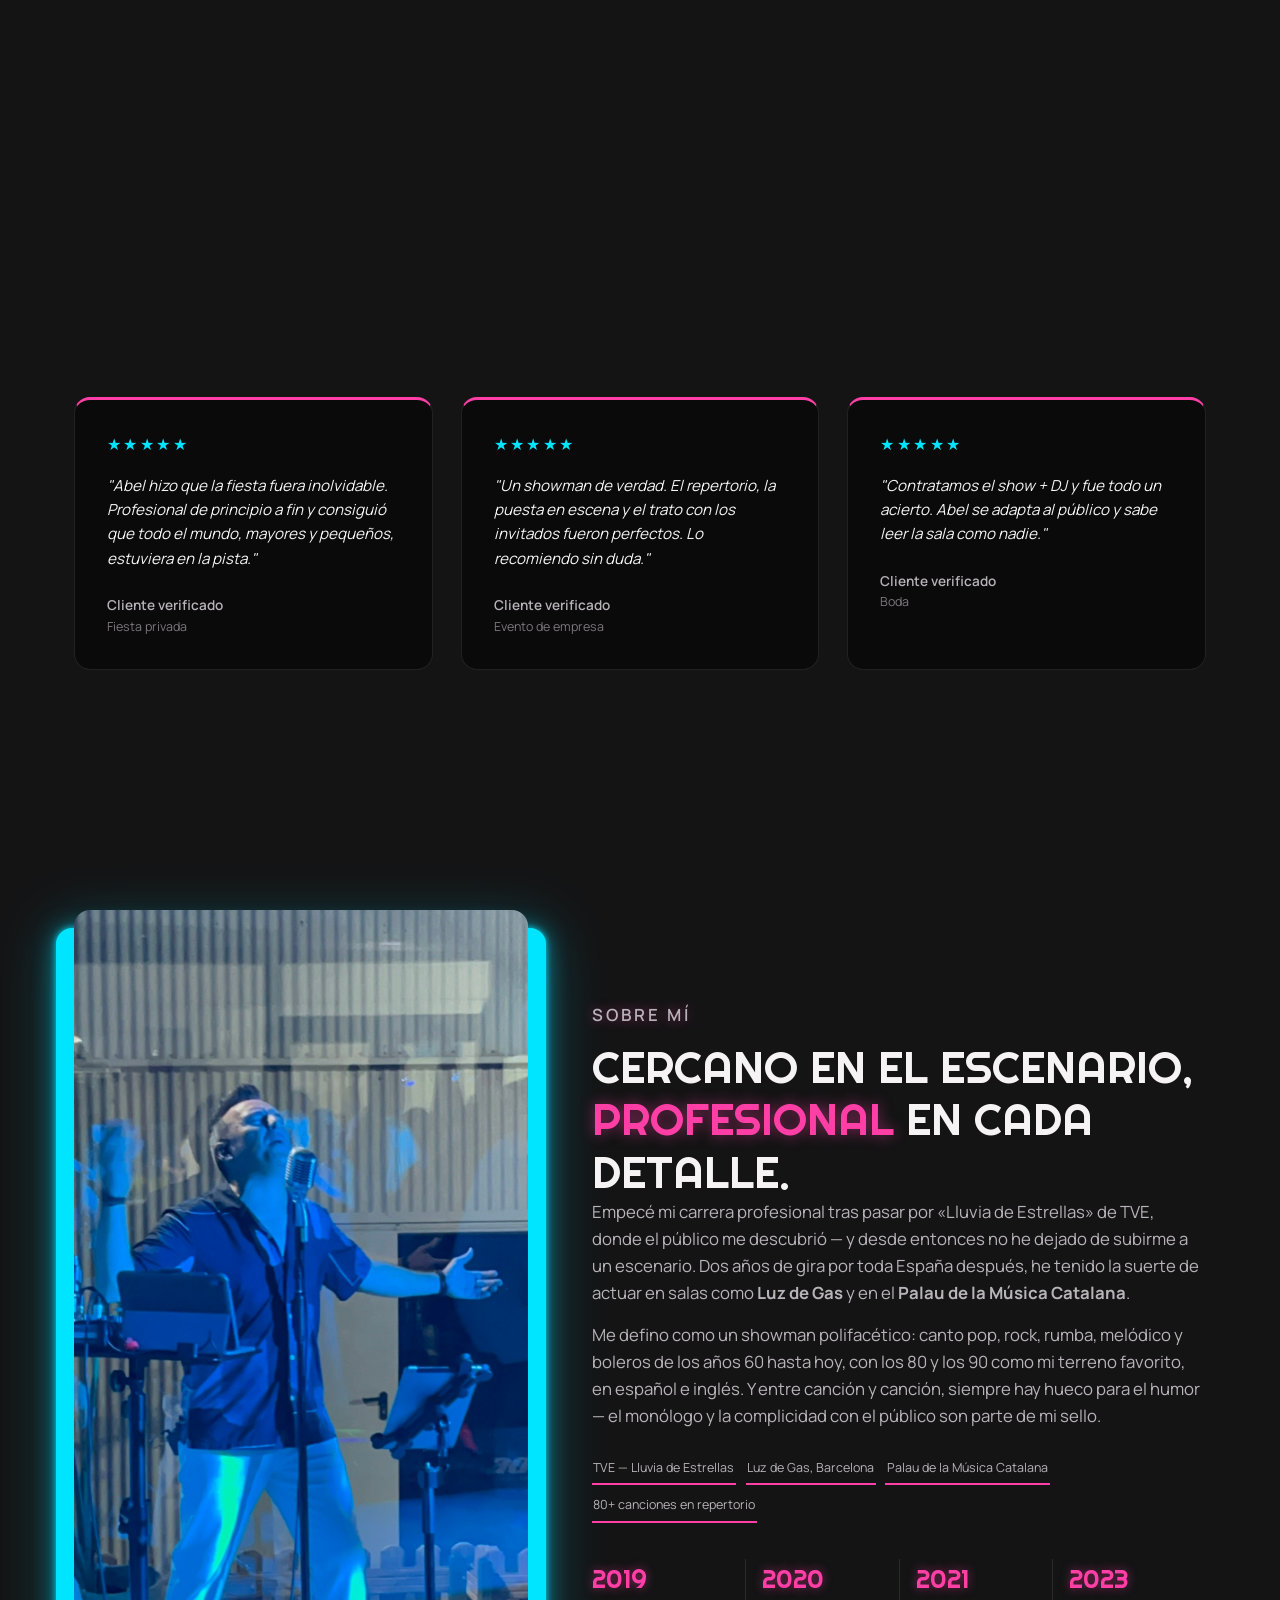
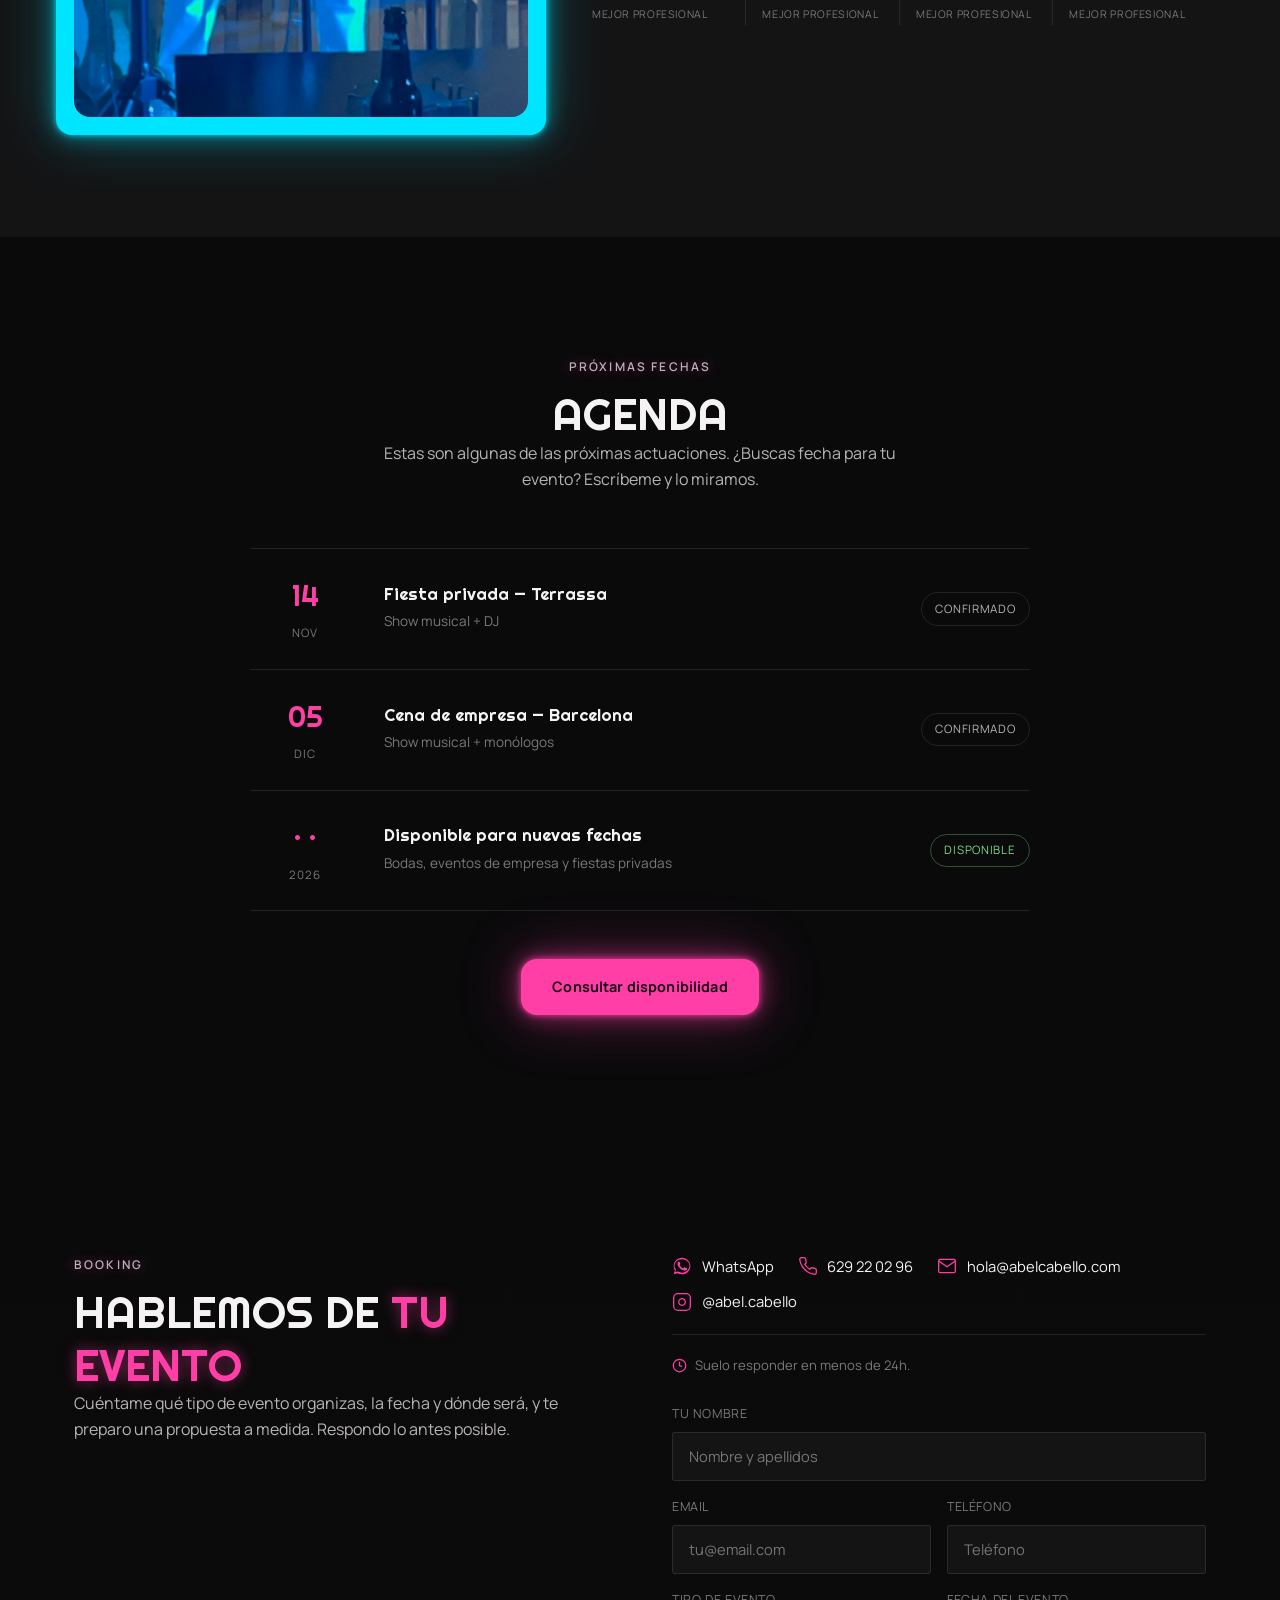
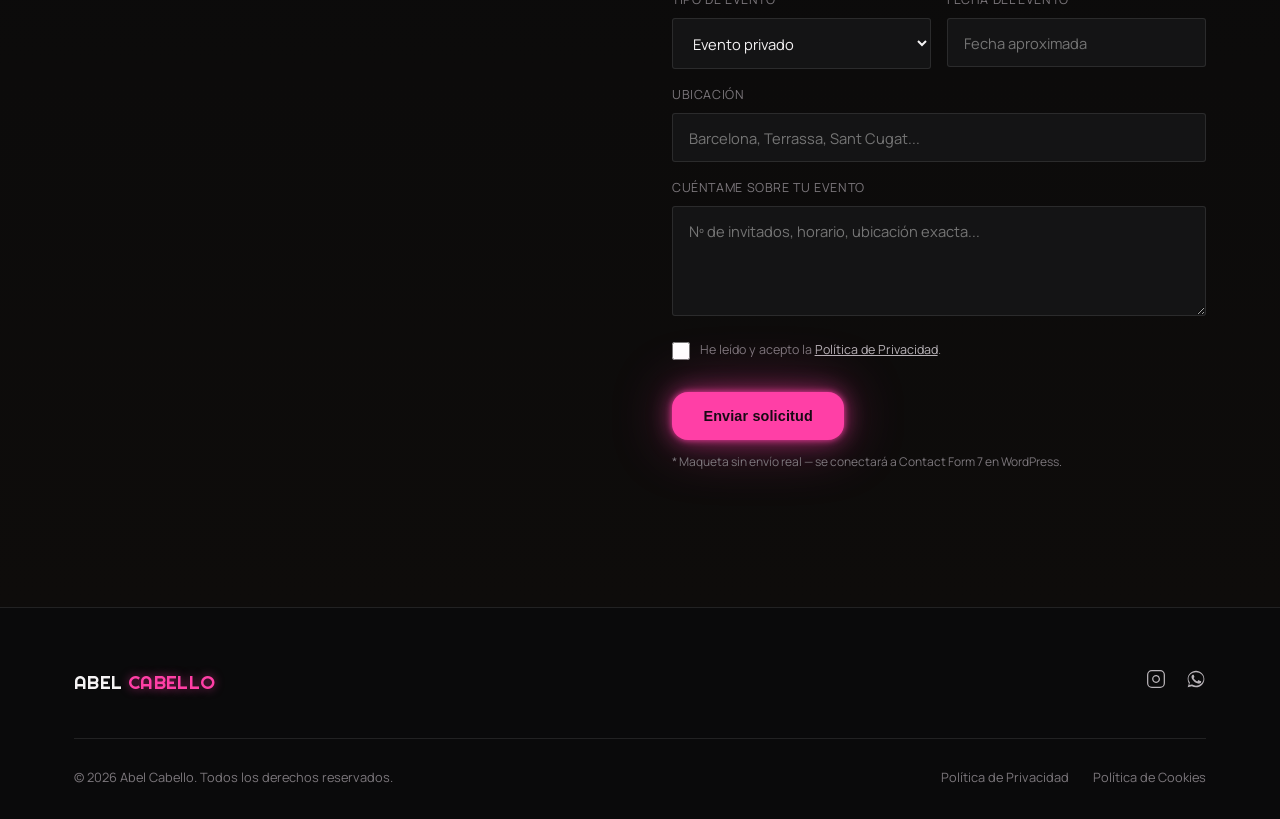
==== commit 12a36ad4: "Arregla checkbox roto, junta contacto al formulario y limpia el hero - Quita el wordmark pequeño dup" ====
--- a/index.html
+++ b/index.html
@@ -50,7 +50,6 @@
   <div class="hero-overlay"></div>
 
   <div class="hero-content">
-    <div class="hero-wordmark wordmark">Abel <span class="accent">Cabello</span></div>
     <p class="hero-tag">Showman · Cantante · Barcelona</p>
     <h1>Abel <em>Cabello</em></h1>
     <p class="hero-sub">
@@ -296,15 +295,17 @@
       <h2>Hablemos de <em>tu evento</em></h2>
       <p>Cuéntame qué tipo de evento organizas, la fecha y dónde será, y te preparo una propuesta a medida.
         Respondo lo antes posible.</p>
-
+    </div>
+
+    <div class="contacto-form fade-up">
       <div class="contacto-direct">
         <a href="https://wa.me/34629220296" target="_blank" rel="noopener">
           <svg width="20" height="20" viewBox="0 0 24 24" fill="currentColor"><path d="M17.5 14.4c-.3-.1-1.7-.9-2-1-.3-.1-.5-.1-.7.1-.2.3-.7 1-.9 1.2-.2.2-.3.2-.6.1-.3-.1-1.3-.5-2.4-1.5-.9-.8-1.5-1.8-1.7-2.1-.2-.3 0-.5.1-.6.1-.1.3-.3.4-.5.1-.2.2-.3.3-.5.1-.2 0-.4 0-.5C10 9 9.5 7.7 9.3 7.2c-.2-.5-.4-.4-.5-.4h-.5c-.2 0-.5.1-.7.3-.3.3-1 1-1 2.4s1 2.8 1.2 3c.1.2 2 3.1 4.9 4.3.7.3 1.2.5 1.6.6.7.2 1.3.2 1.8.1.5-.1 1.7-.7 1.9-1.4.2-.7.2-1.2.2-1.4-.1-.1-.3-.2-.6-.3z"/><path d="M12 2C6.5 2 2 6.5 2 12c0 1.9.5 3.7 1.5 5.3L2 22l4.9-1.3C8.4 21.5 10.2 22 12 22c5.5 0 10-4.5 10-10S17.5 2 12 2zm0 18c-1.6 0-3.2-.4-4.6-1.3l-.3-.2-3.2.8.8-3.1-.2-.3C3.4 14.4 3 13.2 3 12c0-4.4 3.6-8 9-8s9 3.6 9 8-4.6 8-9 8z"/></svg>
-          WhatsApp — 629 22 02 96
+          WhatsApp
         </a>
         <a href="tel:+34629220296">
           <svg width="20" height="20" viewBox="0 0 24 24" fill="none" stroke="currentColor" stroke-width="1.5"><path d="M22 16.92v3a2 2 0 0 1-2.18 2 19.79 19.79 0 0 1-8.63-3.07 19.5 19.5 0 0 1-6-6 19.79 19.79 0 0 1-3.07-8.67A2 2 0 0 1 4.11 2h3a2 2 0 0 1 2 1.72c.127.96.362 1.903.7 2.81a2 2 0 0 1-.45 2.11L8.09 9.91a16 16 0 0 0 6 6l1.27-1.27a2 2 0 0 1 2.11-.45c.907.338 1.85.573 2.81.7A2 2 0 0 1 22 16.92z"/></svg>
-          Llamar — 629 22 02 96
+          629 22 02 96
         </a>
         <a href="mailto:hola@abelcabello.com">
           <svg width="20" height="20" viewBox="0 0 24 24" fill="none" stroke="currentColor" stroke-width="1.5"><rect x="2" y="4" width="20" height="16" rx="2"/><path d="M2 6l10 7 10-7"/></svg>
@@ -315,10 +316,10 @@
           @abel.cabello
         </a>
       </div>
-      <p class="contacto-response-note">⏱ Suelo responder en menos de 24h.</p>
-    </div>
-
-    <div class="contacto-form fade-up">
+      <p class="contacto-response-note">
+        <svg width="15" height="15" viewBox="0 0 24 24" fill="none" stroke="currentColor" stroke-width="2"><circle cx="12" cy="12" r="10"/><path d="M12 6v6l4 2"/></svg>
+        Suelo responder en menos de 24h.
+      </p>
       <!--
         Maqueta estática. En WordPress este bloque se sustituirá por el
         shortcode de Contact Form 7, clonando el patrón de "CkBoo Booking"
--- a/assets/css/style.css
+++ b/assets/css/style.css
@@ -23,7 +23,7 @@
 }
 
 * { box-sizing: border-box; }
-html { scroll-behavior: smooth; }
+html { scroll-behavior: smooth; overflow-x: hidden; max-width: 100%; }
 
 body {
   margin: 0;
@@ -33,6 +33,8 @@
   font-size: 16px;
   line-height: 1.6;
   -webkit-font-smoothing: antialiased;
+  overflow-x: hidden;
+  max-width: 100%;
 }
 
 body.menu-open { overflow: hidden; }
@@ -231,17 +233,22 @@
 }
 .hero-cta { display: flex; gap: 1rem; flex-wrap: wrap; justify-content: center; }
 .hero-trust {
-  margin-top: 2rem;
+  margin-top: 2.5rem;
+  margin-bottom: 1rem;
   display: flex;
   gap: 0.6rem;
   flex-wrap: wrap;
   justify-content: center;
   font-size: 0.8rem;
+  line-height: 1.7;
   color: var(--gray);
 }
 .hero-trust strong { color: var(--cream); }
 .hero-trust-sep { color: var(--gray-dim); }
-@media (max-width: 560px) { .hero-trust-sep { display: none; } .hero-trust { flex-direction: column; gap: 0.35rem; } }
+@media (max-width: 560px) {
+  .hero-trust-sep { display: none; }
+  .hero-trust { flex-direction: column; gap: 0.6rem; margin-top: 2rem; margin-bottom: 0.5rem; }
+}
 .hero-scroll {
   position: absolute;
   z-index: 2;
@@ -473,11 +480,26 @@
   gap: 4rem;
 }
 .contacto-info p { color: var(--gray); }
-.contacto-direct { margin-top: 2rem; display: flex; flex-direction: column; gap: 1rem; }
-.contacto-direct a { display: flex; align-items: center; gap: 0.75rem; color: var(--cream); font-size: 0.95rem; }
+.contacto-direct {
+  display: flex;
+  flex-wrap: wrap;
+  gap: 0.75rem 1.5rem;
+  padding-bottom: 1.25rem;
+  margin-bottom: 1.25rem;
+  border-bottom: 1px solid var(--line);
+}
+.contacto-direct a { display: flex; align-items: center; gap: 0.6rem; color: var(--cream); font-size: 0.92rem; }
 .contacto-direct a:hover { color: var(--gold); }
 .contacto-direct svg { color: var(--gold); flex-shrink: 0; }
-.contacto-response-note { margin-top: 1.5rem; font-size: 0.85rem; color: var(--gray-dim); }
+.contacto-response-note {
+  display: flex;
+  align-items: center;
+  gap: 0.5rem;
+  margin: 0 0 1.75rem;
+  font-size: 0.82rem;
+  color: var(--gray-dim);
+}
+.contacto-response-note svg { color: var(--gold); flex-shrink: 0; }
 
 .form-grid {
   display: grid;
@@ -619,7 +641,7 @@
 .wpcf7-form-control-wrap[data-name="your-website"],
 .wpcf7-form-control-wrap.your-website { display: none; }
 
-.field .wpcf7-form-control {
+.field .wpcf7-form-control:not([type="checkbox"]):not([type="radio"]):not([type="submit"]) {
   width: 100%;
   background: var(--dark-2);
   border: 1px solid var(--line);
@@ -645,7 +667,15 @@
   gap: 0.6rem;
   cursor: pointer;
 }
-.field-check input[type="checkbox"] { width: auto; margin-top: 3px; accent-color: var(--gold); }
+.field-check input[type="checkbox"] {
+  width: 18px;
+  height: 18px;
+  min-width: 18px;
+  flex: 0 0 18px;
+  margin: 2px 0 0;
+  accent-color: var(--gold);
+  cursor: pointer;
+}
 
 .wpcf7-form input[type="submit"] {
   margin-top: 1.5rem;
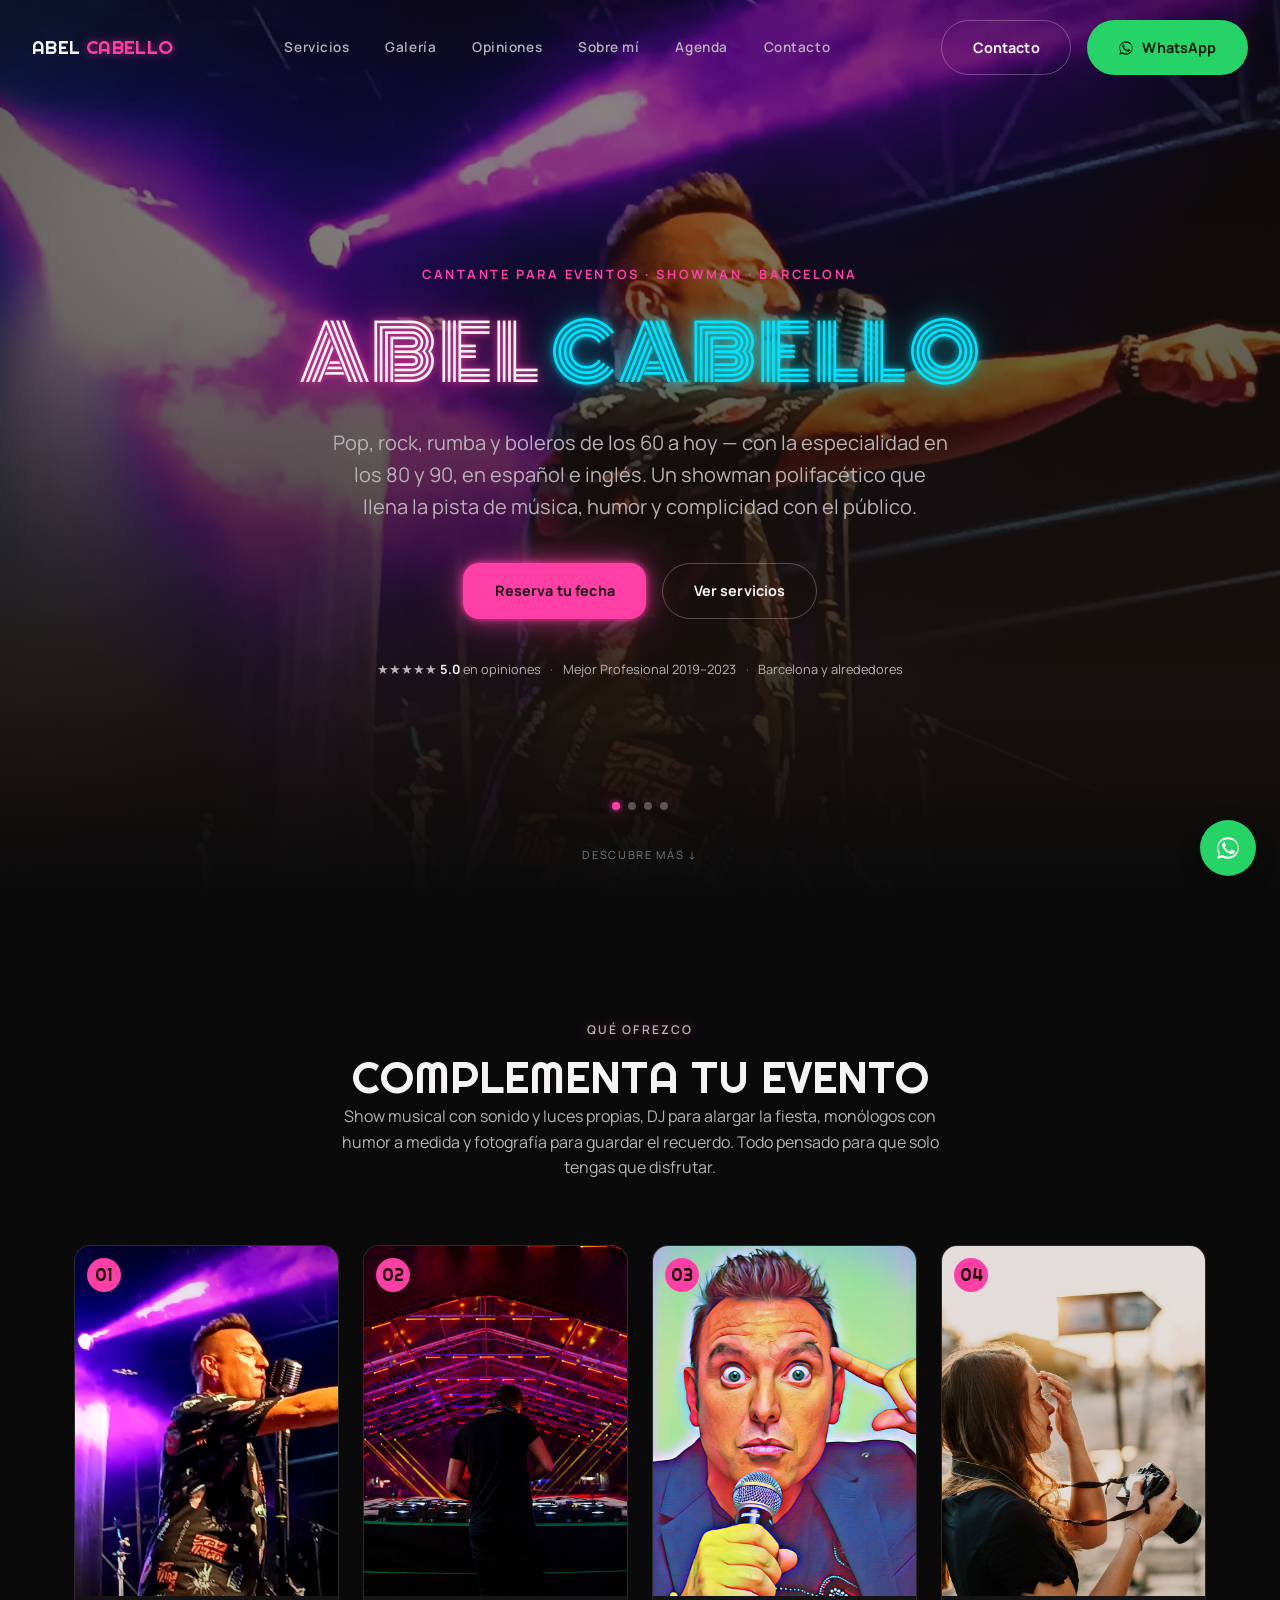
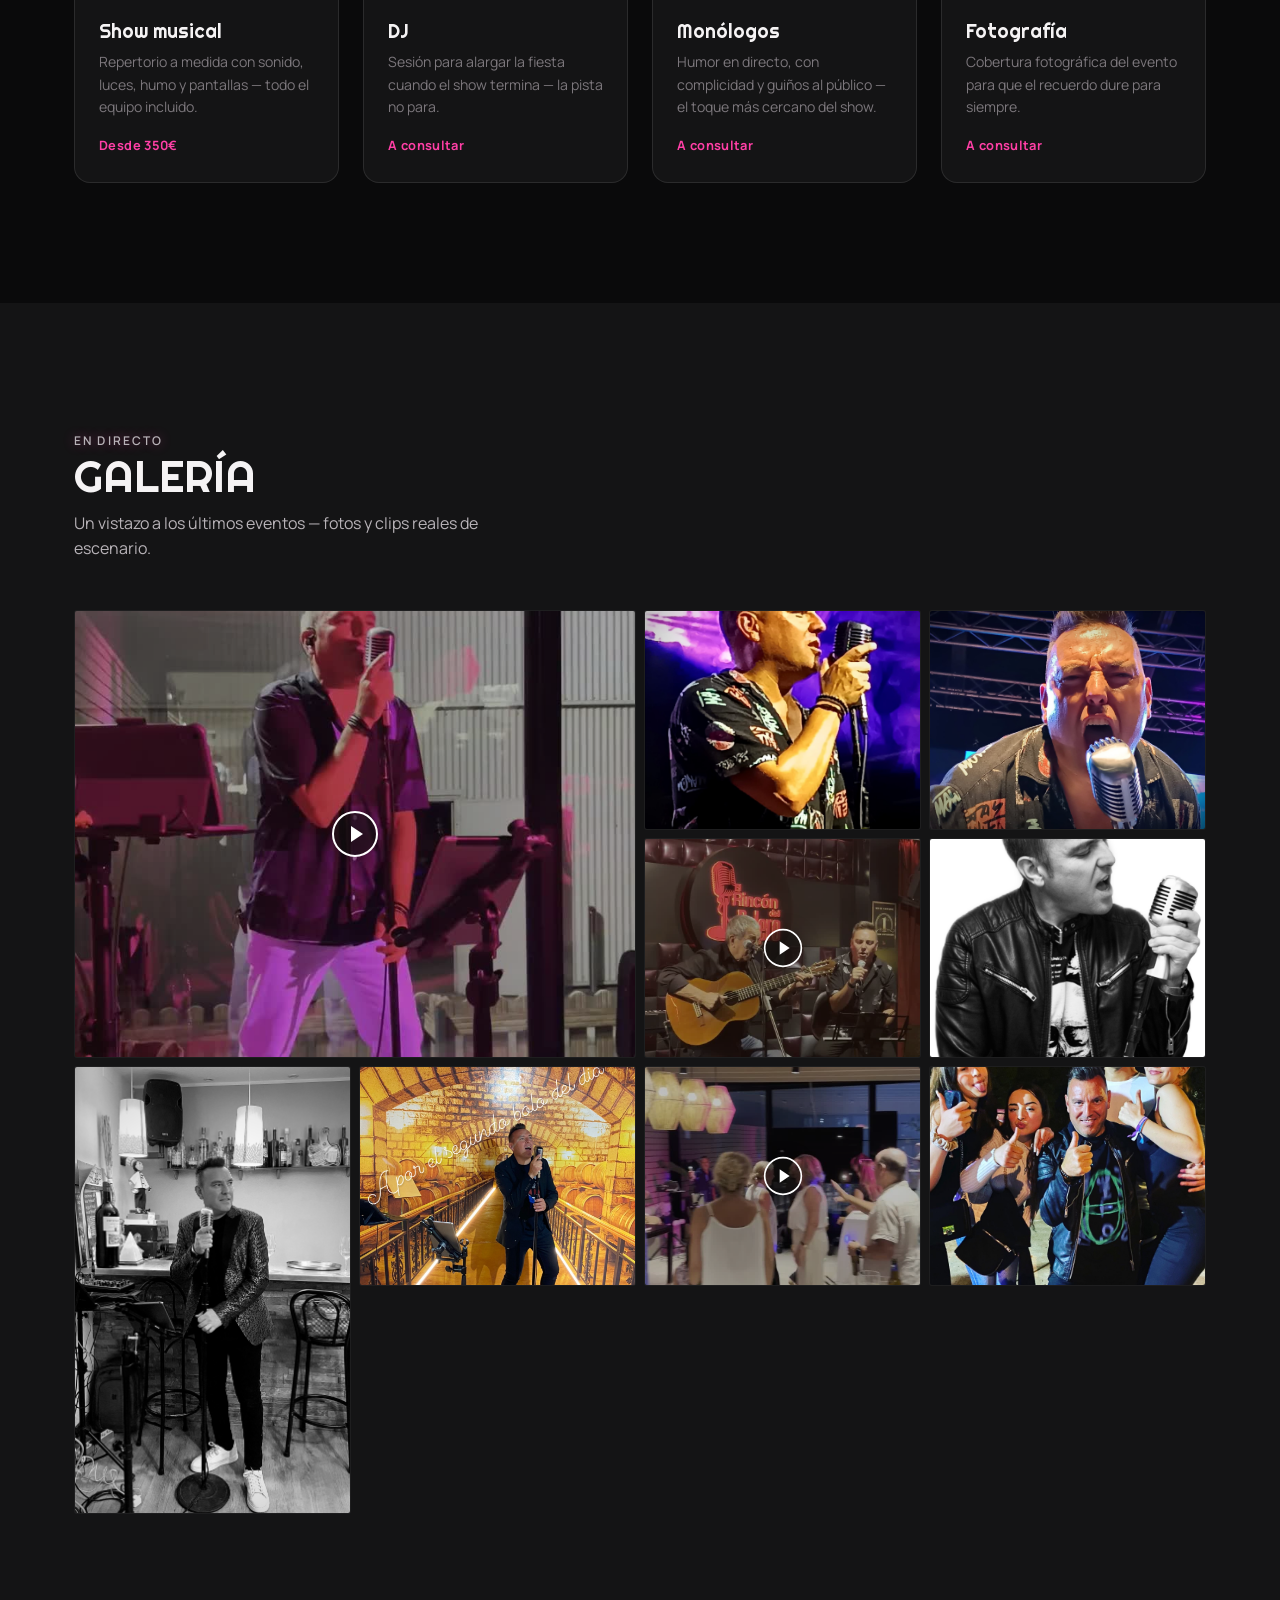
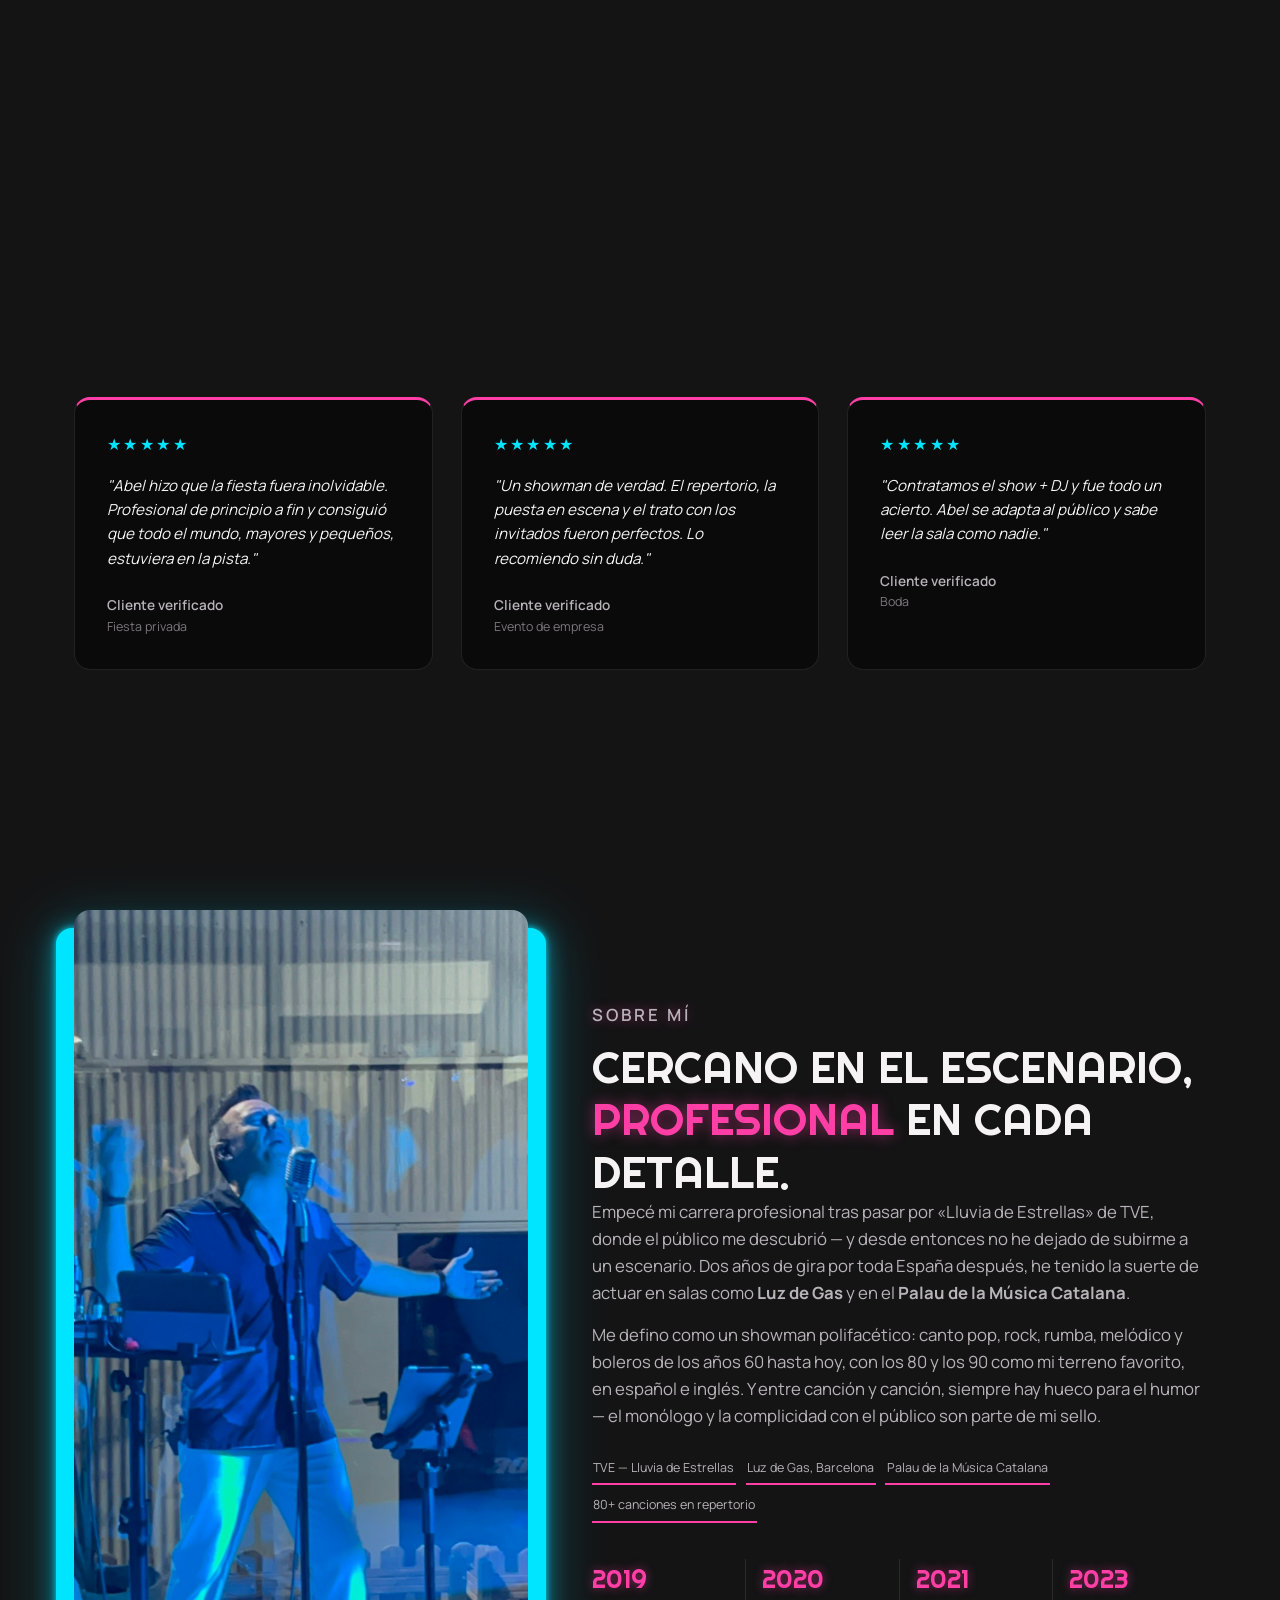
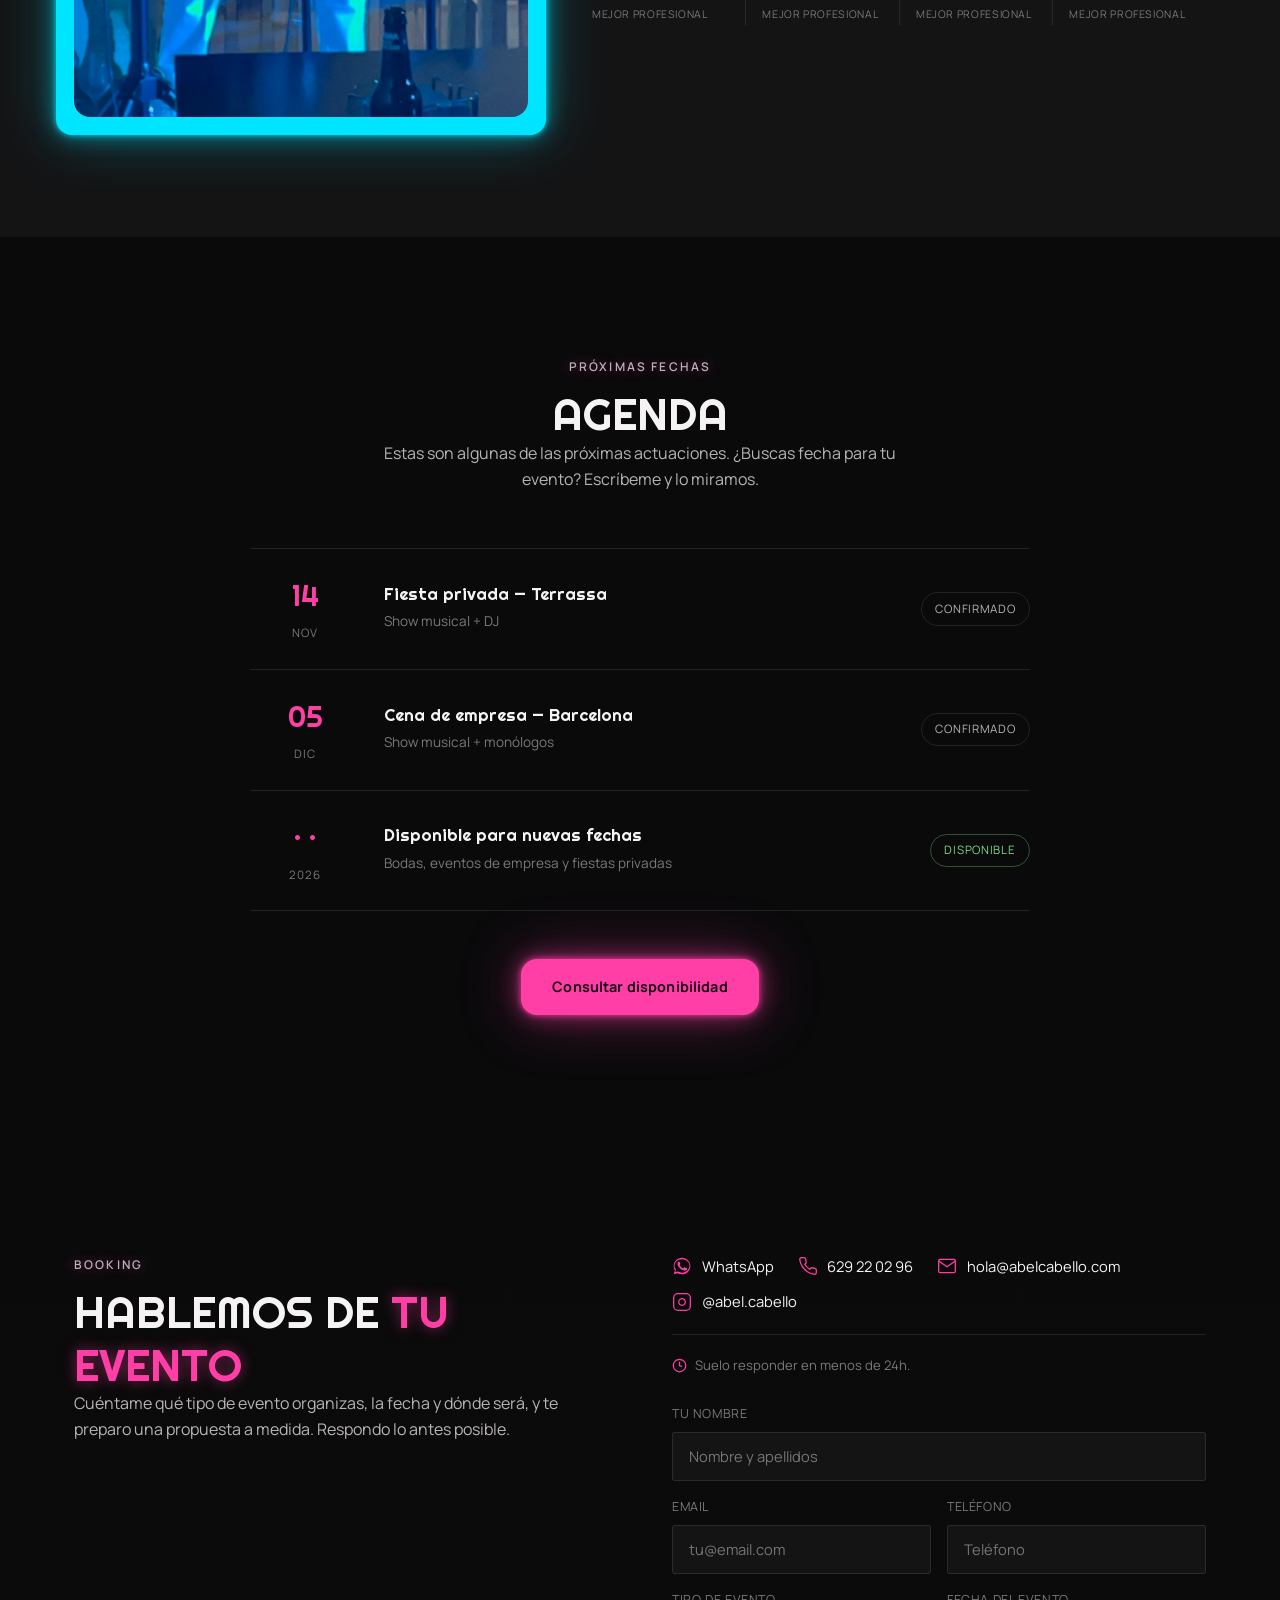
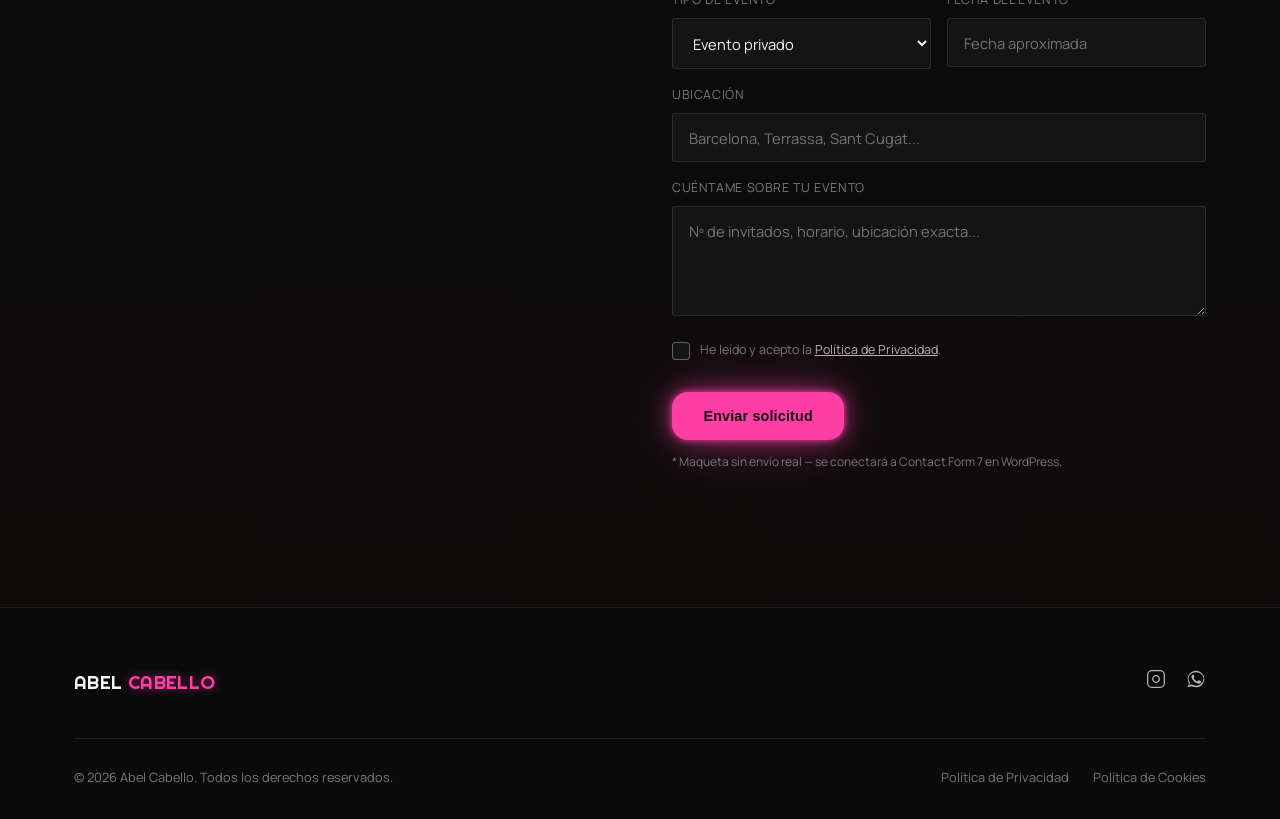
==== commit 8dfe8c9e: "SEO: prioriza "cantante para eventos" sobre "showman" y "bodas" Reordena la jerarquía de palabras cl" ====
--- a/index.html
+++ b/index.html
@@ -3,8 +3,8 @@
 <head>
 <meta charset="UTF-8" />
 <meta name="viewport" content="width=device-width, initial-scale=1.0" />
-<title>Abel Cabello — Showman y cantante · Barcelona</title>
-<meta name="description" content="Abel Cabello, showman y cantante polifacético en Barcelona. Shows en directo, DJ, monólogos y humor para bodas, eventos de empresa y fiestas privadas." />
+<title>Abel Cabello — Cantante para Eventos en Barcelona | Showman</title>
+<meta name="description" content="Abel Cabello, cantante para eventos en Barcelona: fiestas privadas, empresas y bodas. También showman, DJ y monólogos en directo. Más de 80 canciones en repertorio." />
 <link rel="preconnect" href="https://fonts.googleapis.com">
 <link rel="preconnect" href="https://fonts.gstatic.com" crossorigin>
 <link href="https://fonts.googleapis.com/css2?family=Monoton&family=Righteous&family=Manrope:wght@400;500;600;700;800&display=swap" rel="stylesheet">
@@ -50,7 +50,7 @@
   <div class="hero-overlay"></div>
 
   <div class="hero-content">
-    <p class="hero-tag">Showman · Cantante · Barcelona</p>
+    <p class="hero-tag">Cantante para Eventos · Showman · Barcelona</p>
     <h1>Abel <em>Cabello</em></h1>
     <p class="hero-sub">
       Pop, rock, rumba y boleros de los 60 a hoy — con la especialidad en los 80 y 90, en español e inglés.
--- a/assets/css/style.css
+++ b/assets/css/style.css
@@ -37,7 +37,7 @@
   max-width: 100%;
 }
 
-body.menu-open { overflow: hidden; }
+body.menu-open { position: fixed; left: 0; right: 0; overflow: hidden; }
 
 img, video { max-width: 100%; display: block; }
 
@@ -668,13 +668,37 @@
   cursor: pointer;
 }
 .field-check input[type="checkbox"] {
+  -webkit-appearance: none;
+  -moz-appearance: none;
+  appearance: none;
   width: 18px;
   height: 18px;
   min-width: 18px;
+  max-width: 18px;
   flex: 0 0 18px;
   margin: 2px 0 0;
-  accent-color: var(--gold);
+  padding: 0;
+  border: 1px solid rgba(249, 238, 247, 0.35);
+  border-radius: 4px;
+  background: var(--dark-2);
   cursor: pointer;
+  position: relative;
+  box-sizing: border-box;
+}
+.field-check input[type="checkbox"]:checked {
+  background: var(--gold);
+  border-color: var(--gold);
+}
+.field-check input[type="checkbox"]:checked::after {
+  content: '';
+  position: absolute;
+  left: 5px;
+  top: 1px;
+  width: 5px;
+  height: 9px;
+  border: solid #180a14;
+  border-width: 0 2px 2px 0;
+  transform: rotate(45deg);
 }
 
 .wpcf7-form input[type="submit"] {
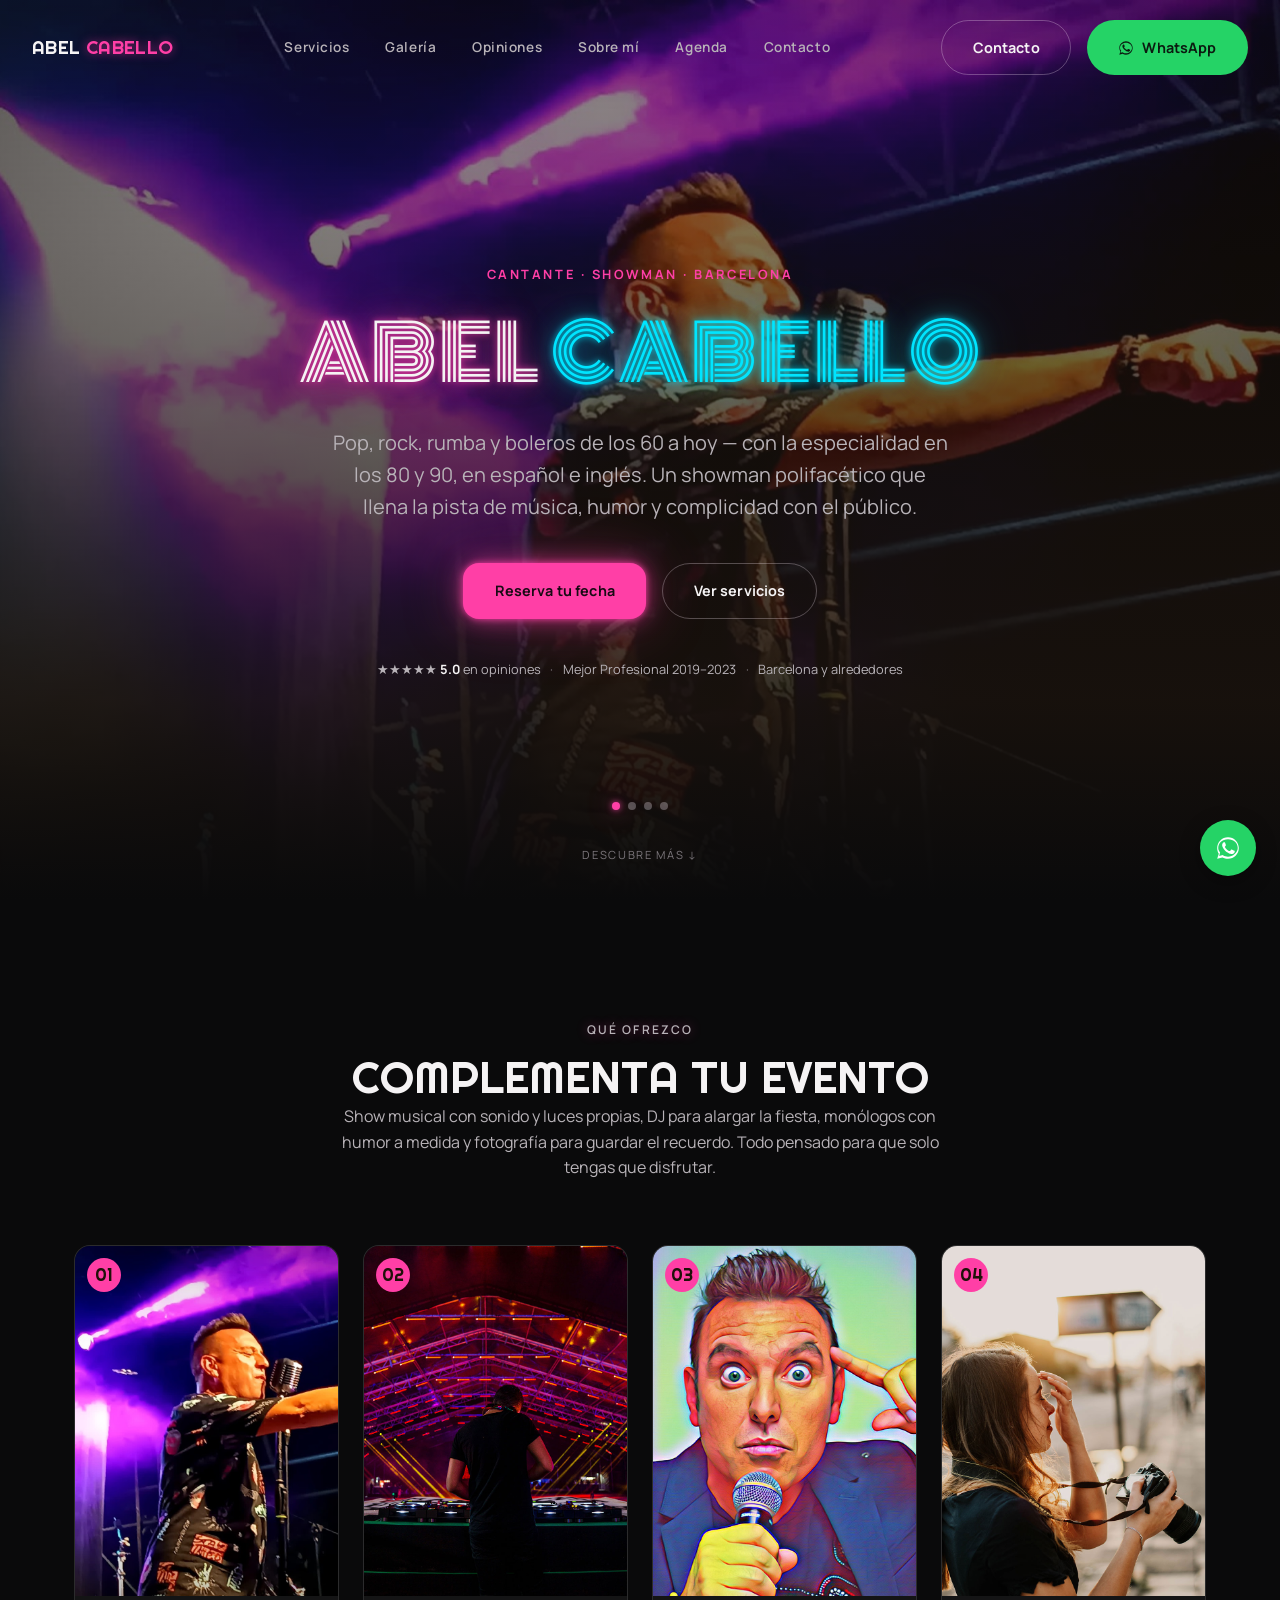
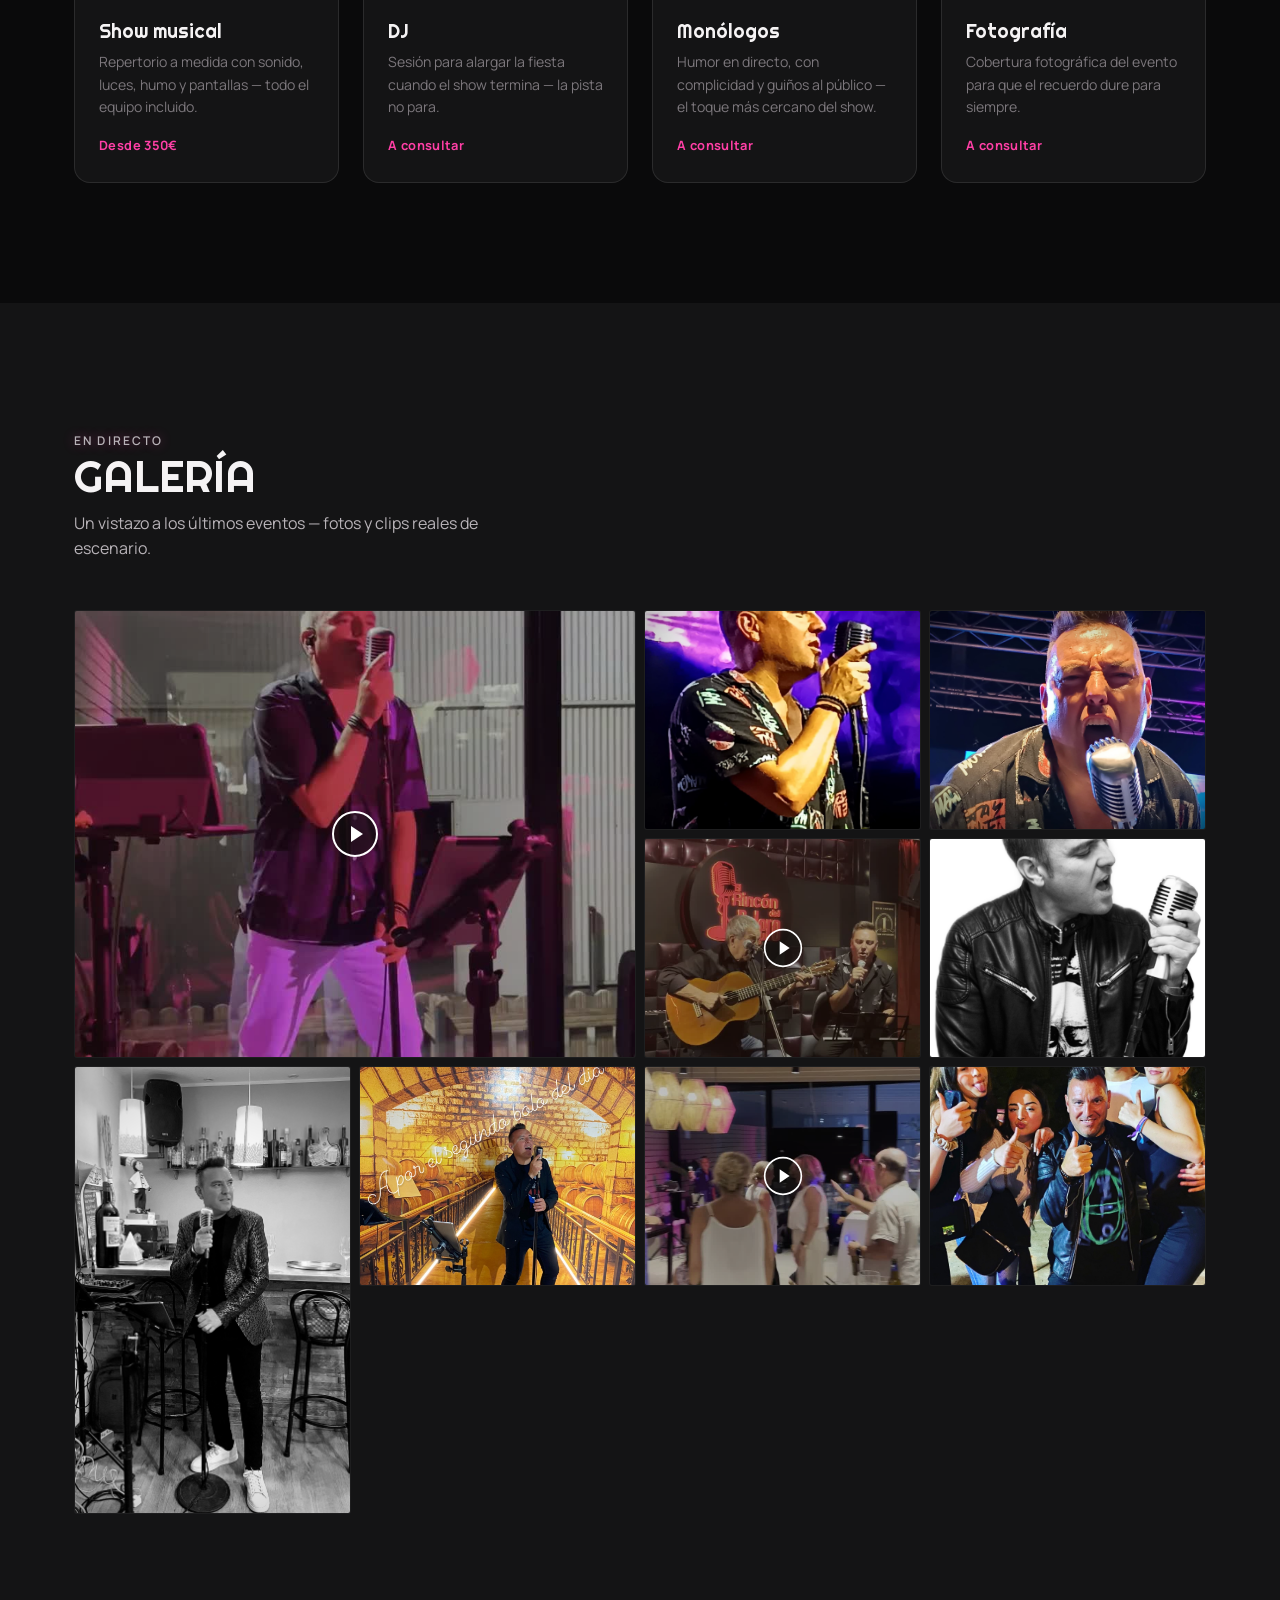
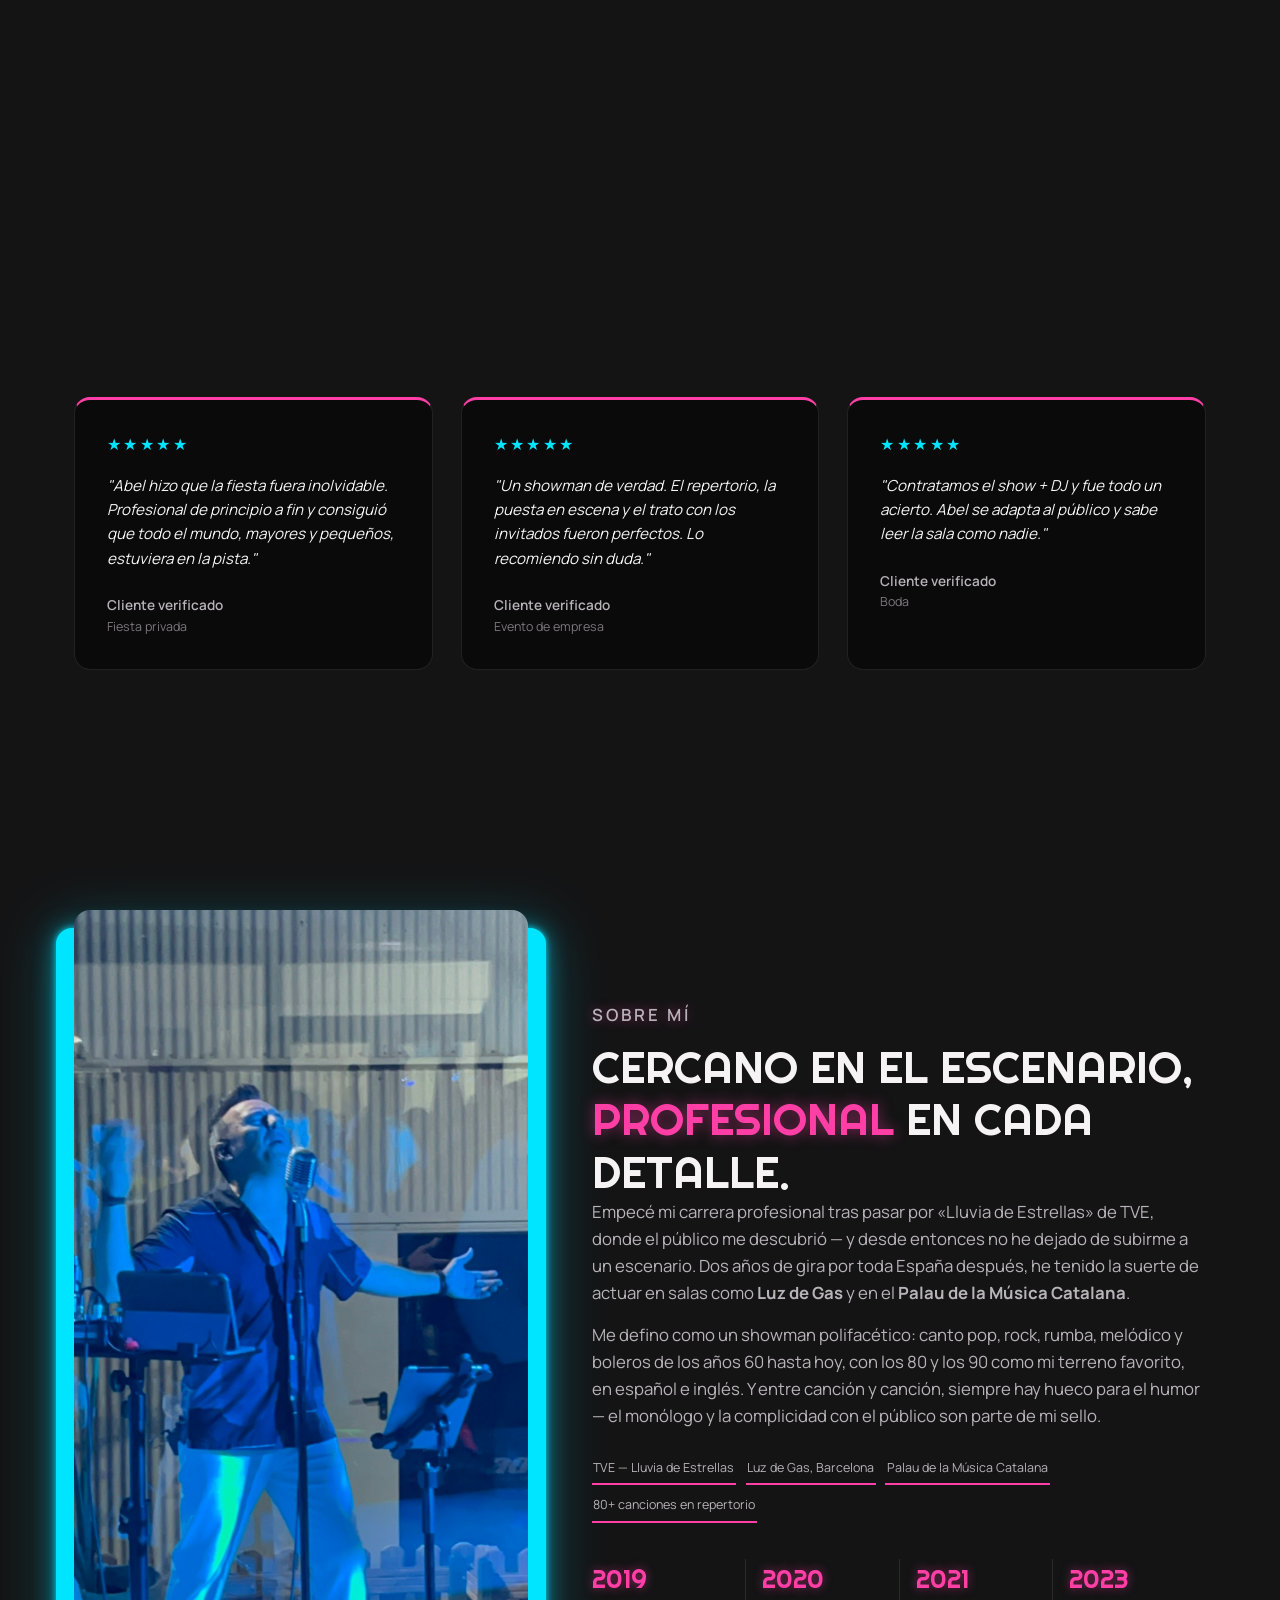
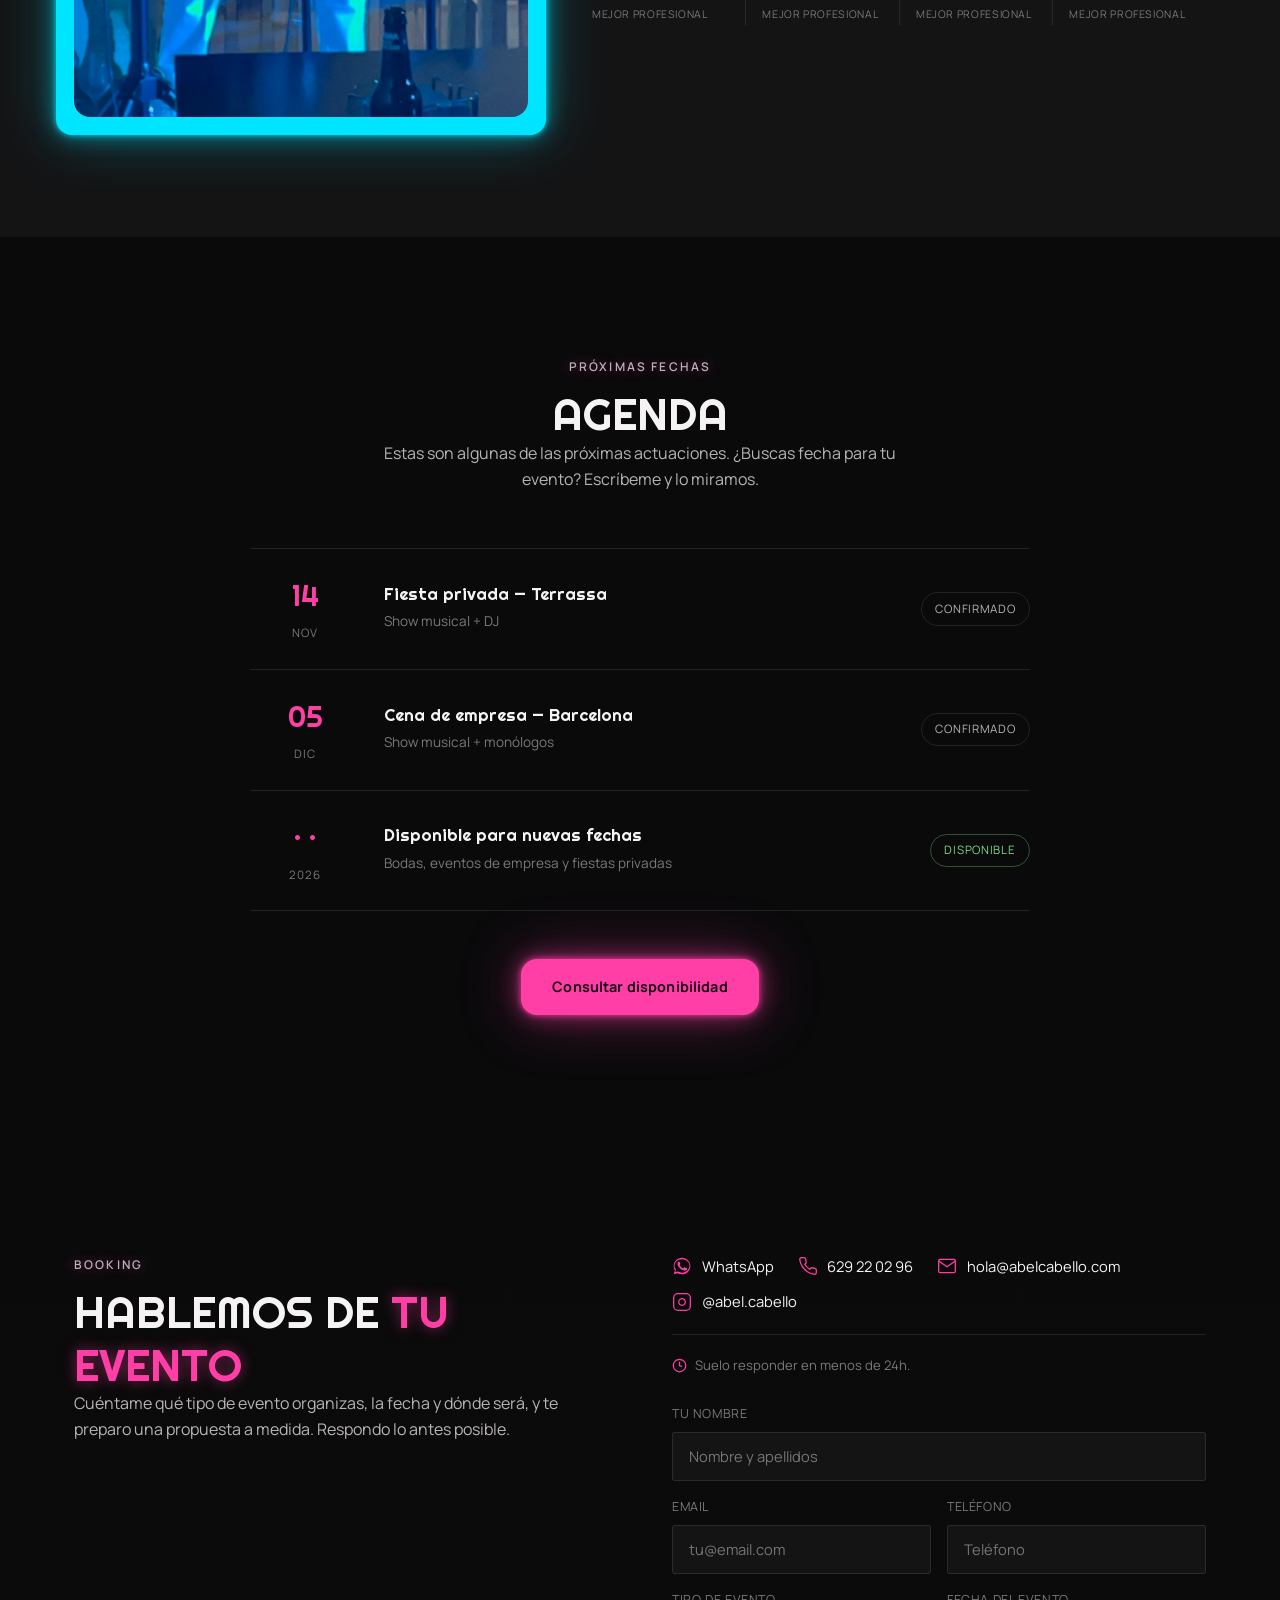
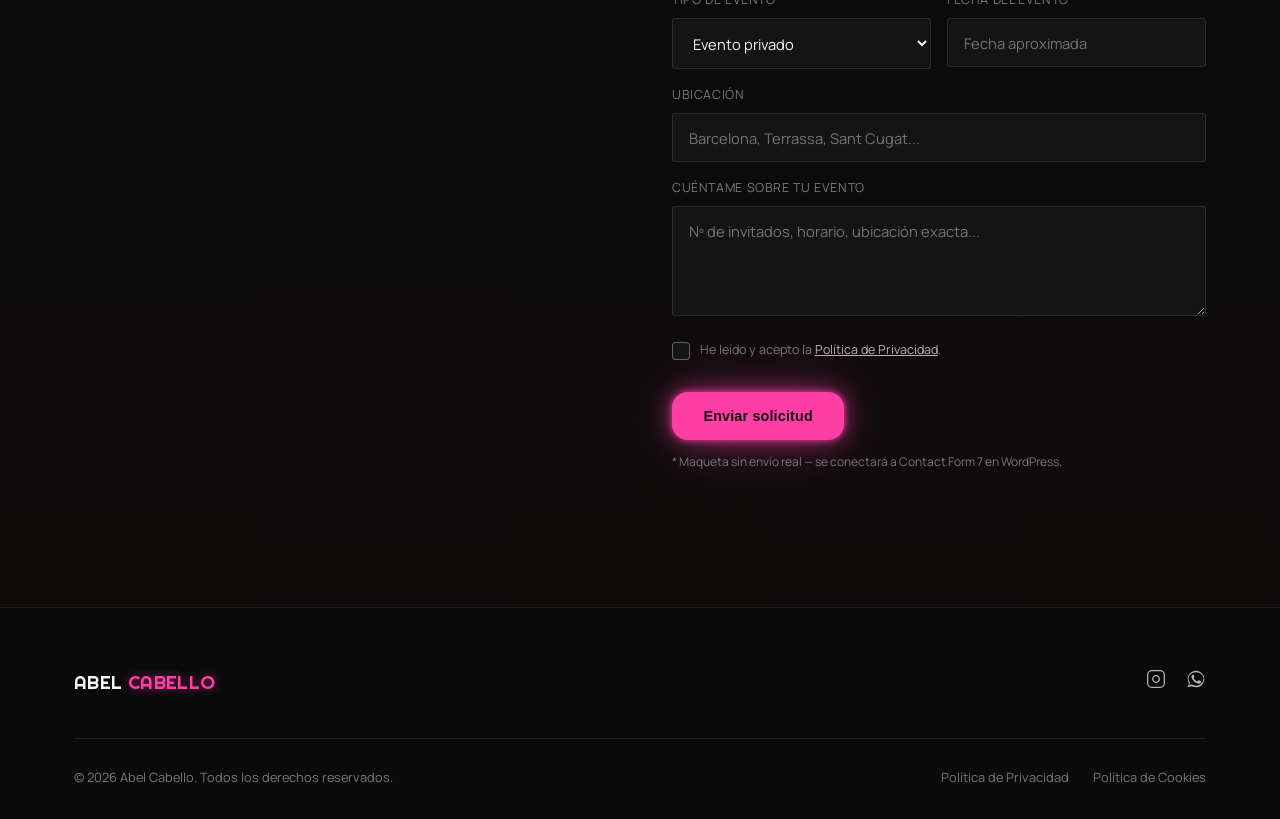
==== commit 6812738d: "Simplifica el hero-tag: quita "para eventos" Queda "Cantante · Showman · Barcelona" — el título/meta" ====
--- a/index.html
+++ b/index.html
@@ -50,7 +50,7 @@
   <div class="hero-overlay"></div>
 
   <div class="hero-content">
-    <p class="hero-tag">Cantante para Eventos · Showman · Barcelona</p>
+    <p class="hero-tag">Cantante · Showman · Barcelona</p>
     <h1>Abel <em>Cabello</em></h1>
     <p class="hero-sub">
       Pop, rock, rumba y boleros de los 60 a hoy — con la especialidad en los 80 y 90, en español e inglés.
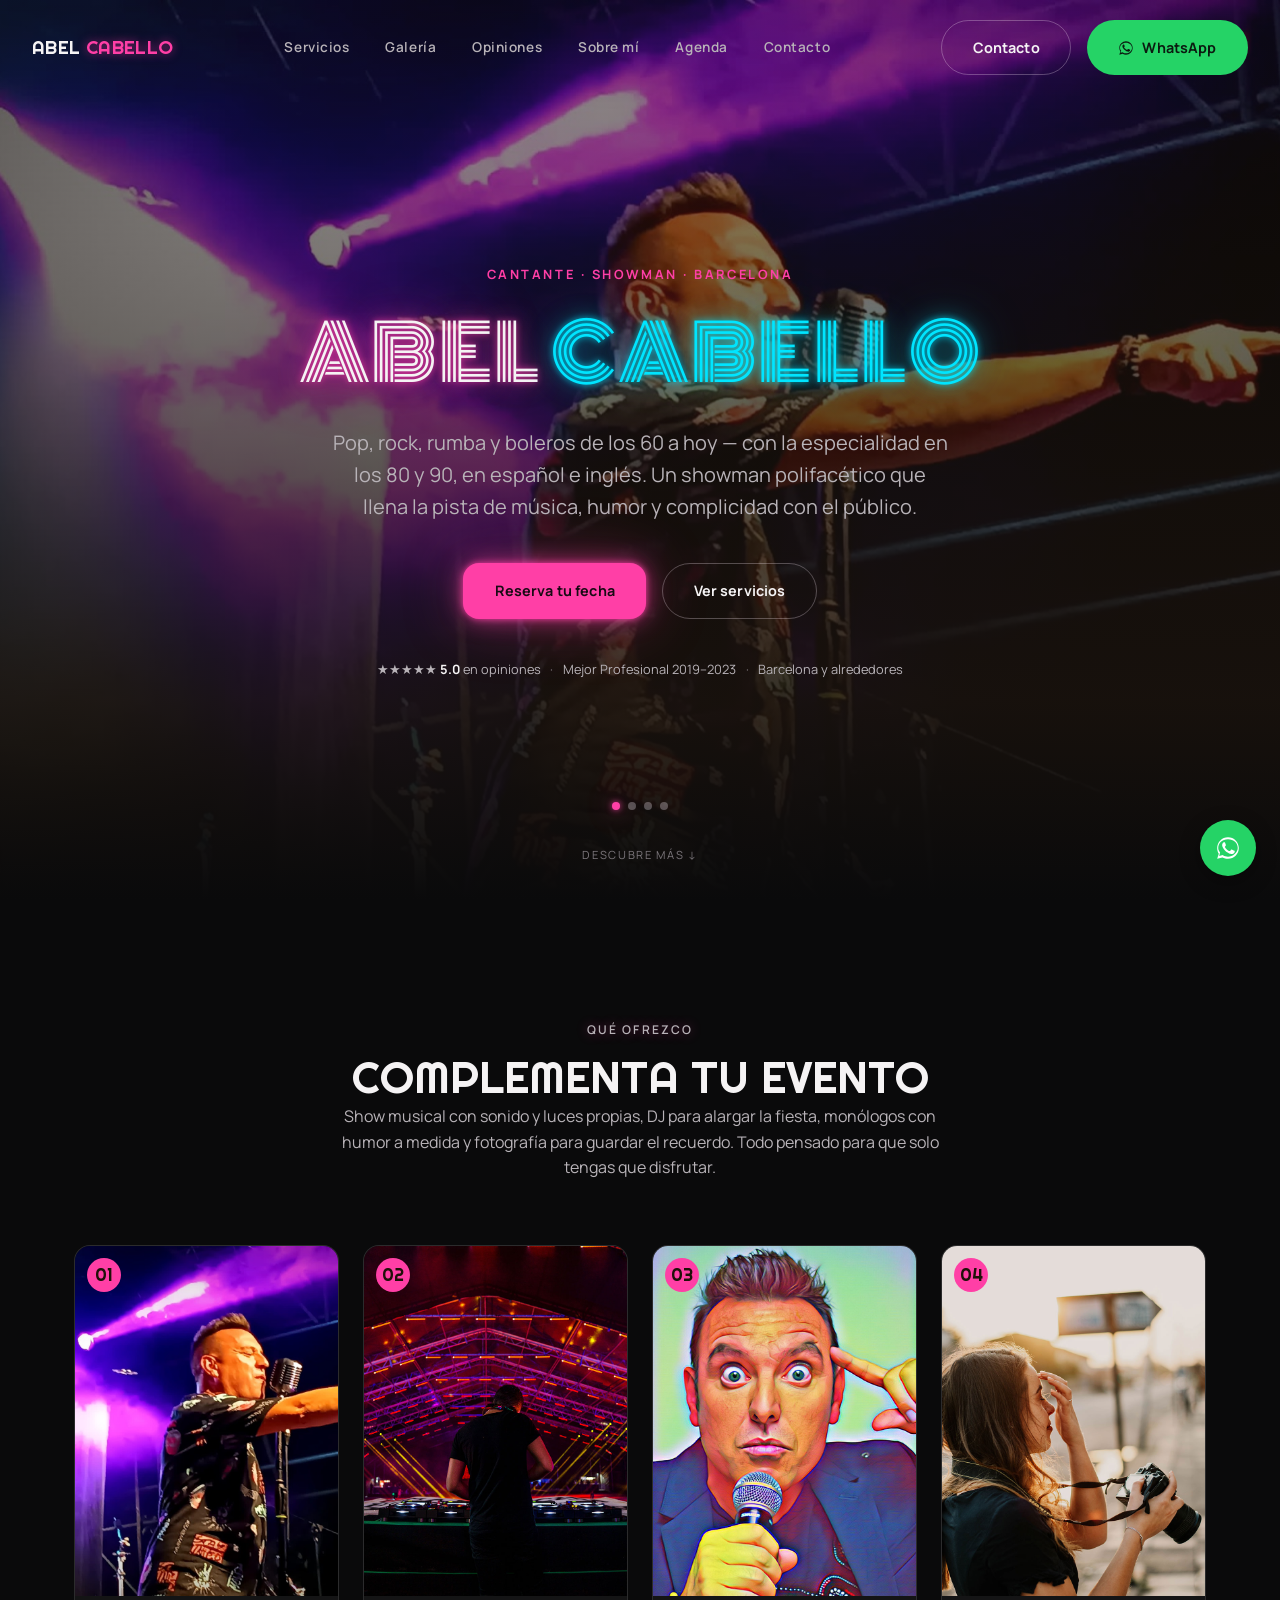
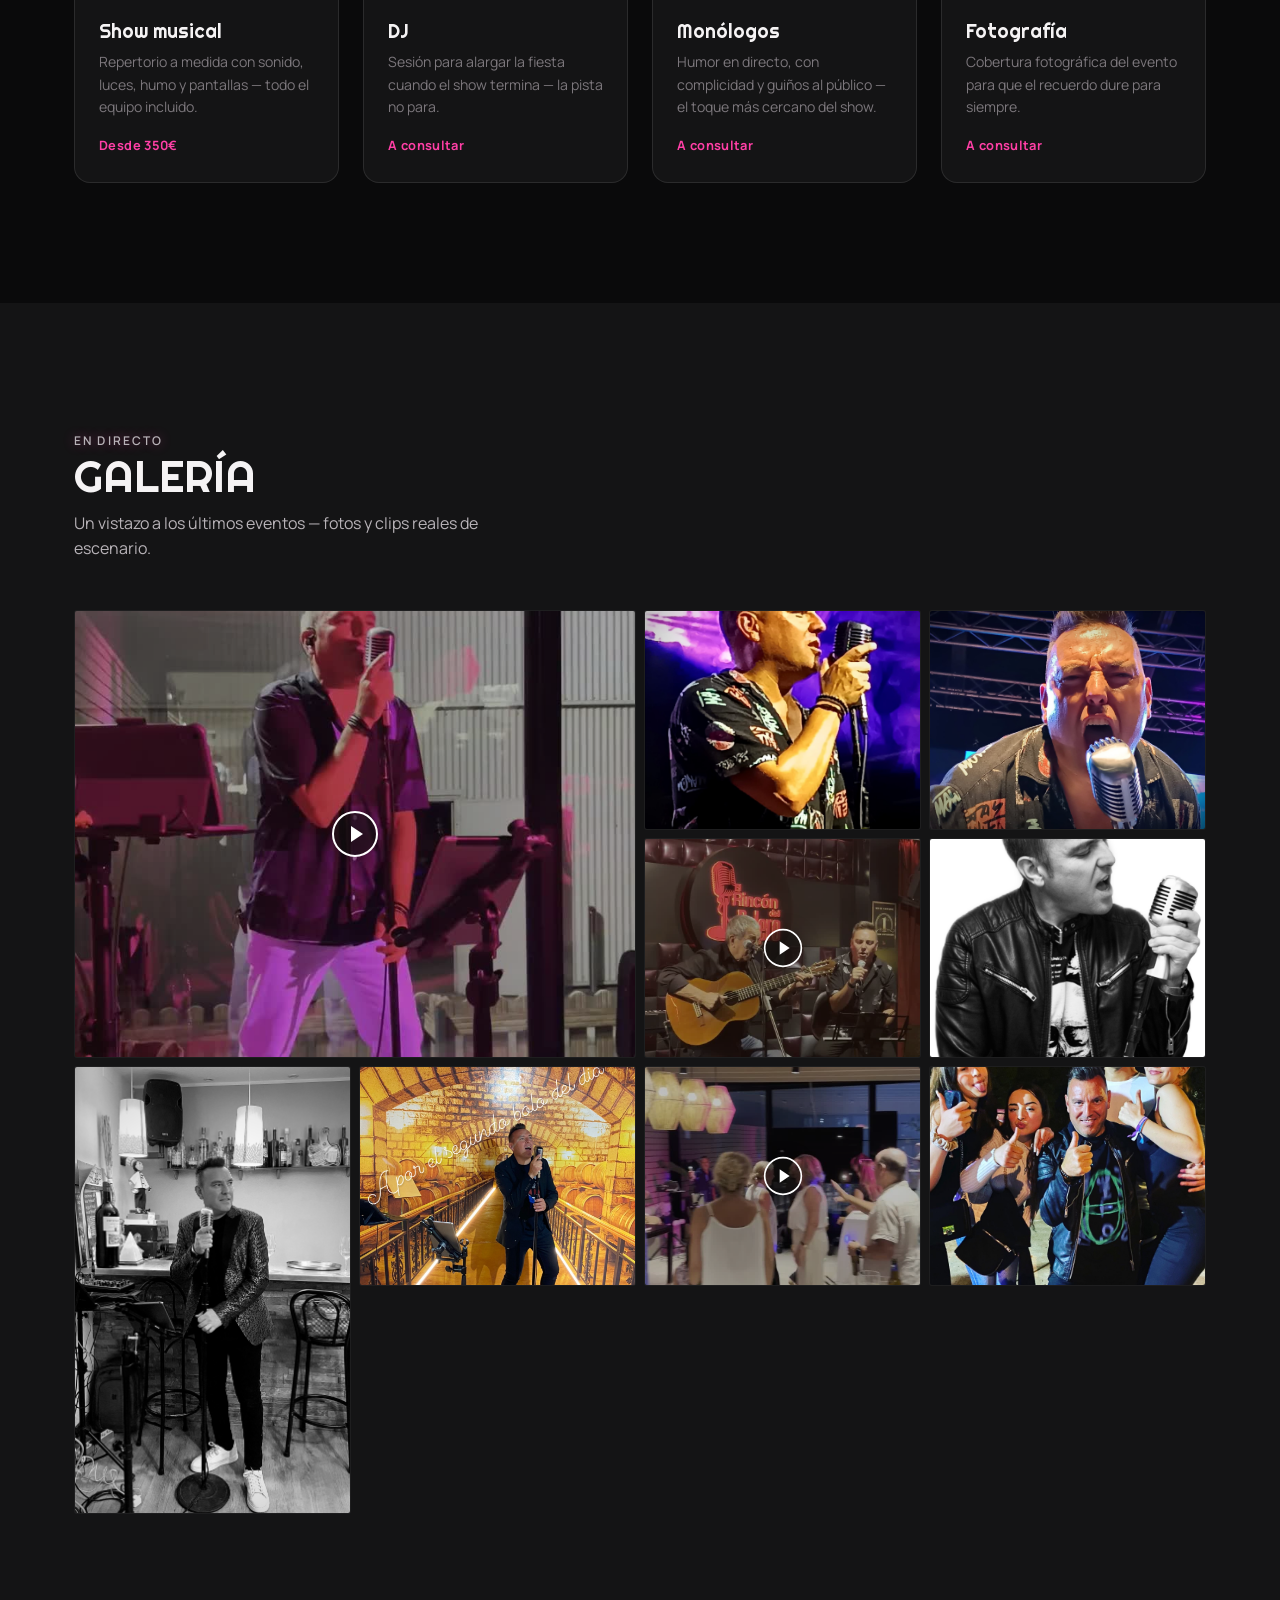
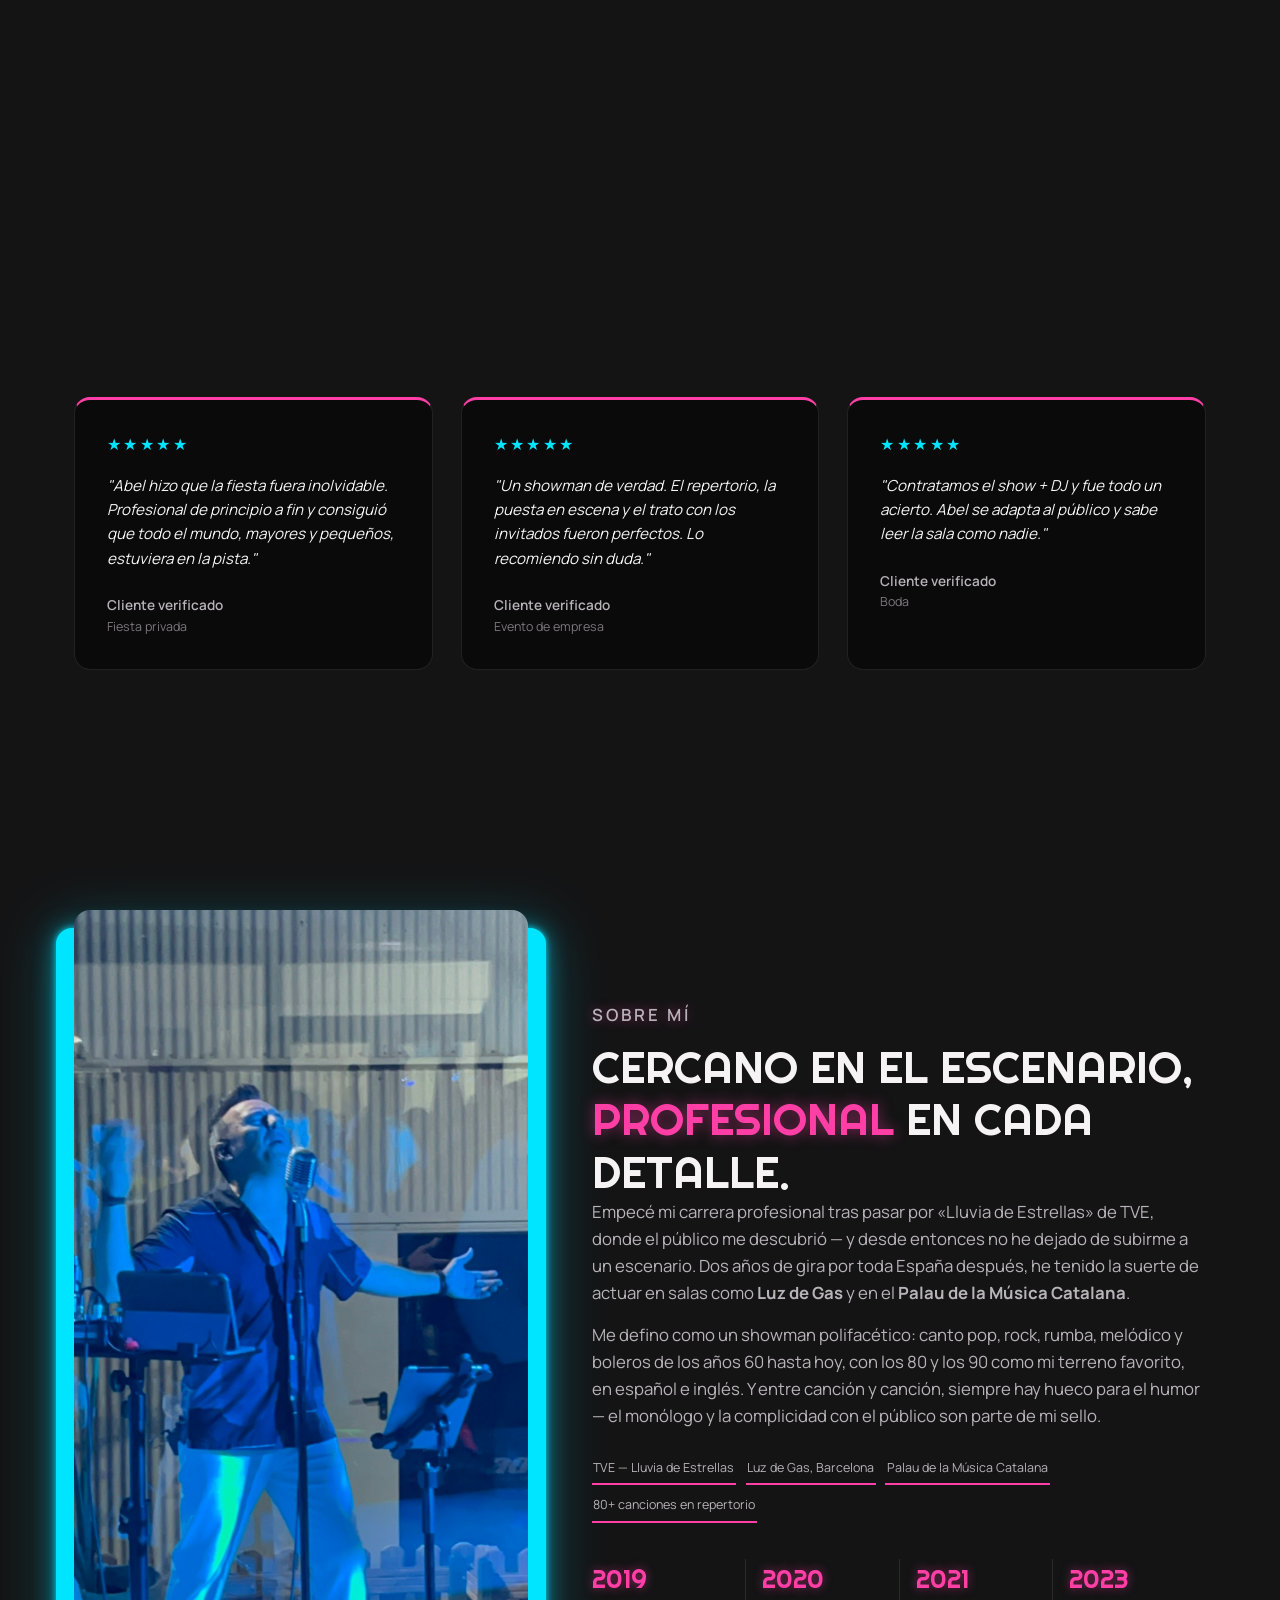
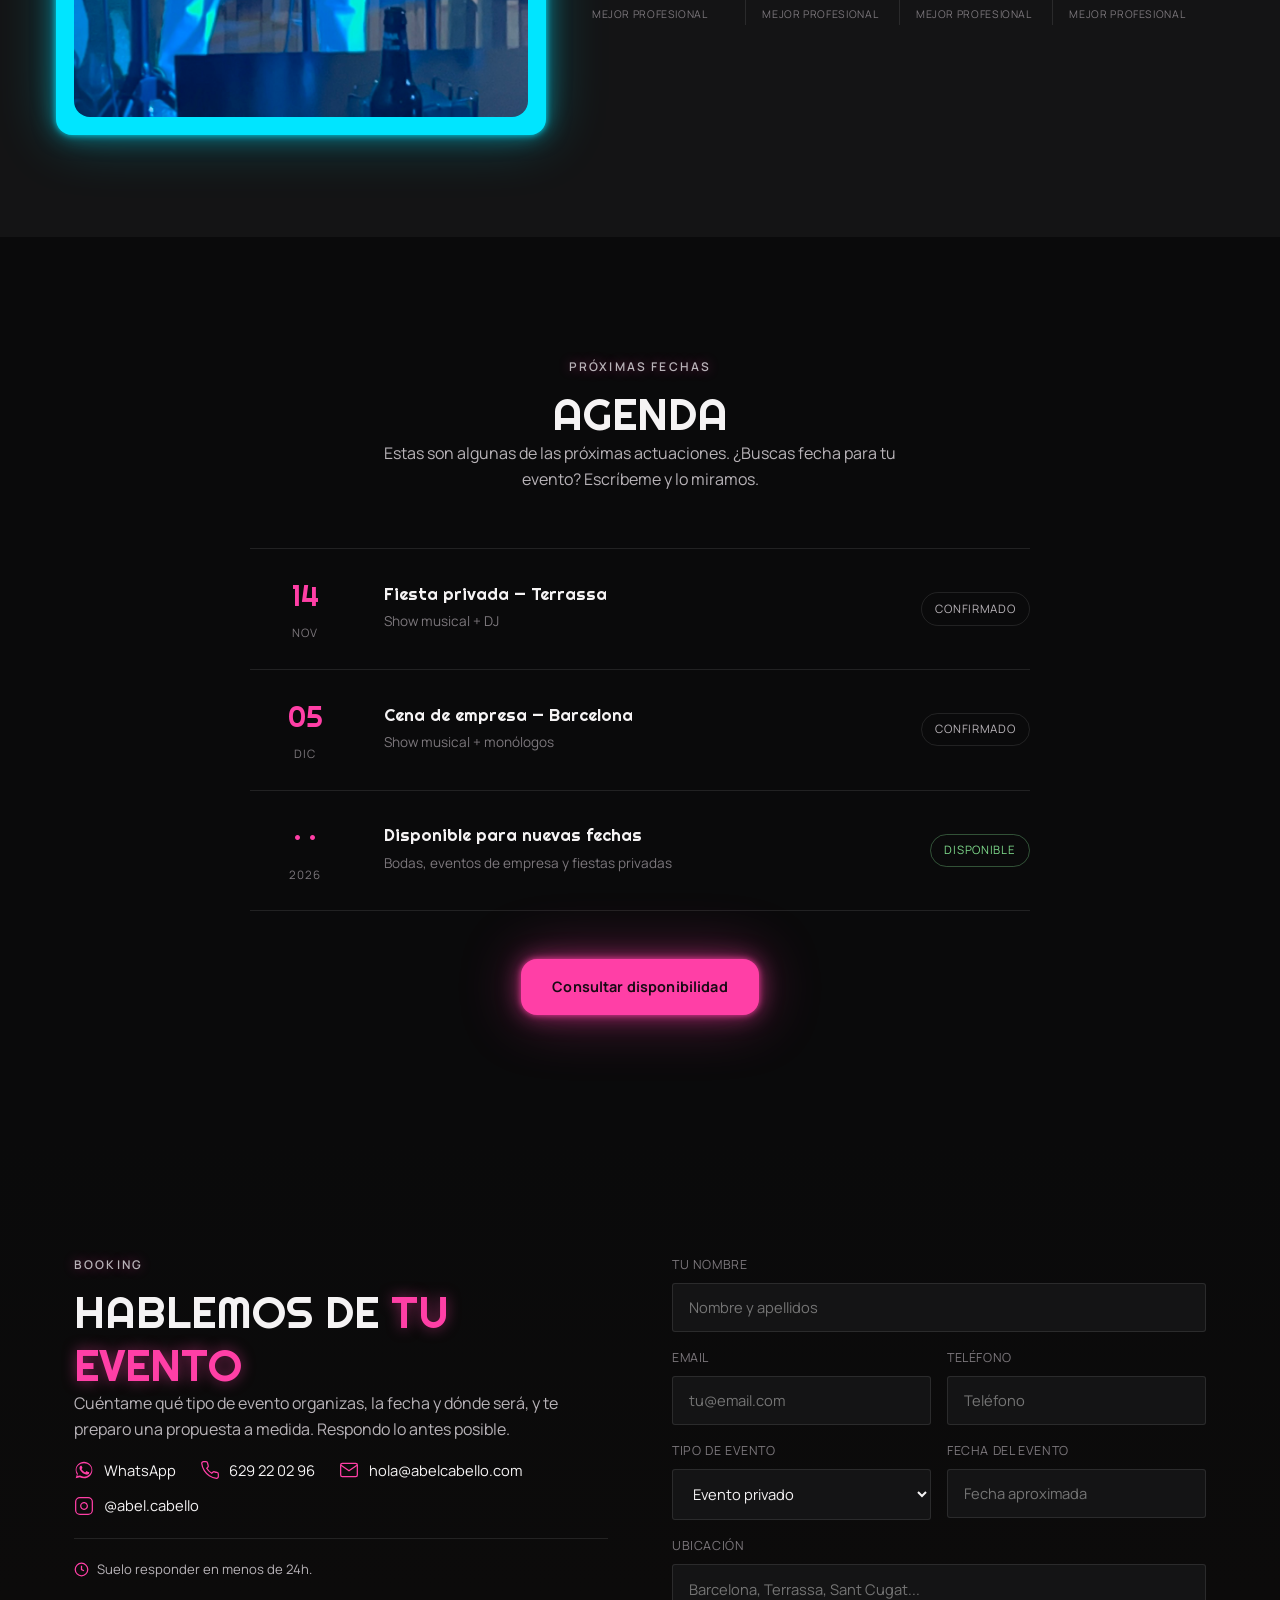
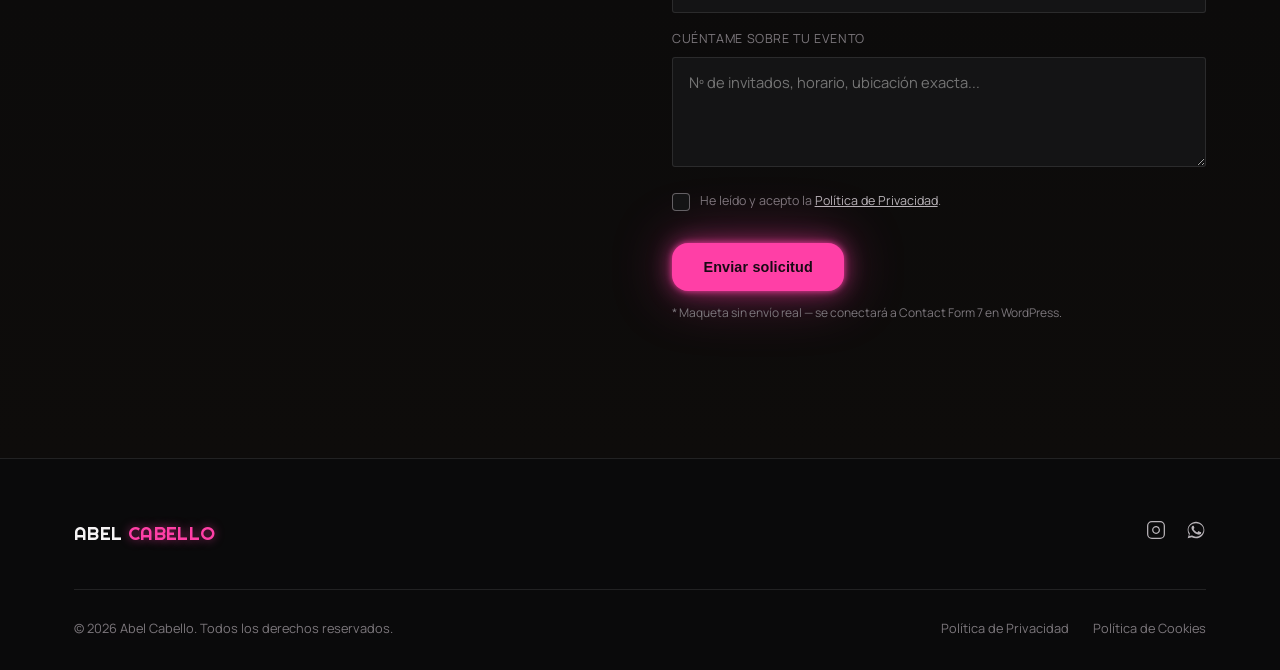
==== commit ec4f36ba: "Mueve WhatsApp/teléfono/email a la columna izquierda de contacto El bloque de contacto directo (What" ====
--- a/index.html
+++ b/index.html
@@ -295,9 +295,7 @@
       <h2>Hablemos de <em>tu evento</em></h2>
       <p>Cuéntame qué tipo de evento organizas, la fecha y dónde será, y te preparo una propuesta a medida.
         Respondo lo antes posible.</p>
-    </div>
-
-    <div class="contacto-form fade-up">
+
       <div class="contacto-direct">
         <a href="https://wa.me/34629220296" target="_blank" rel="noopener">
           <svg width="20" height="20" viewBox="0 0 24 24" fill="currentColor"><path d="M17.5 14.4c-.3-.1-1.7-.9-2-1-.3-.1-.5-.1-.7.1-.2.3-.7 1-.9 1.2-.2.2-.3.2-.6.1-.3-.1-1.3-.5-2.4-1.5-.9-.8-1.5-1.8-1.7-2.1-.2-.3 0-.5.1-.6.1-.1.3-.3.4-.5.1-.2.2-.3.3-.5.1-.2 0-.4 0-.5C10 9 9.5 7.7 9.3 7.2c-.2-.5-.4-.4-.5-.4h-.5c-.2 0-.5.1-.7.3-.3.3-1 1-1 2.4s1 2.8 1.2 3c.1.2 2 3.1 4.9 4.3.7.3 1.2.5 1.6.6.7.2 1.3.2 1.8.1.5-.1 1.7-.7 1.9-1.4.2-.7.2-1.2.2-1.4-.1-.1-.3-.2-.6-.3z"/><path d="M12 2C6.5 2 2 6.5 2 12c0 1.9.5 3.7 1.5 5.3L2 22l4.9-1.3C8.4 21.5 10.2 22 12 22c5.5 0 10-4.5 10-10S17.5 2 12 2zm0 18c-1.6 0-3.2-.4-4.6-1.3l-.3-.2-3.2.8.8-3.1-.2-.3C3.4 14.4 3 13.2 3 12c0-4.4 3.6-8 9-8s9 3.6 9 8-4.6 8-9 8z"/></svg>
@@ -320,6 +318,9 @@
         <svg width="15" height="15" viewBox="0 0 24 24" fill="none" stroke="currentColor" stroke-width="2"><circle cx="12" cy="12" r="10"/><path d="M12 6v6l4 2"/></svg>
         Suelo responder en menos de 24h.
       </p>
+    </div>
+
+    <div class="contacto-form fade-up">
       <!--
         Maqueta estática. En WordPress este bloque se sustituirá por el
         shortcode de Contact Form 7, clonando el patrón de "CkBoo Booking"
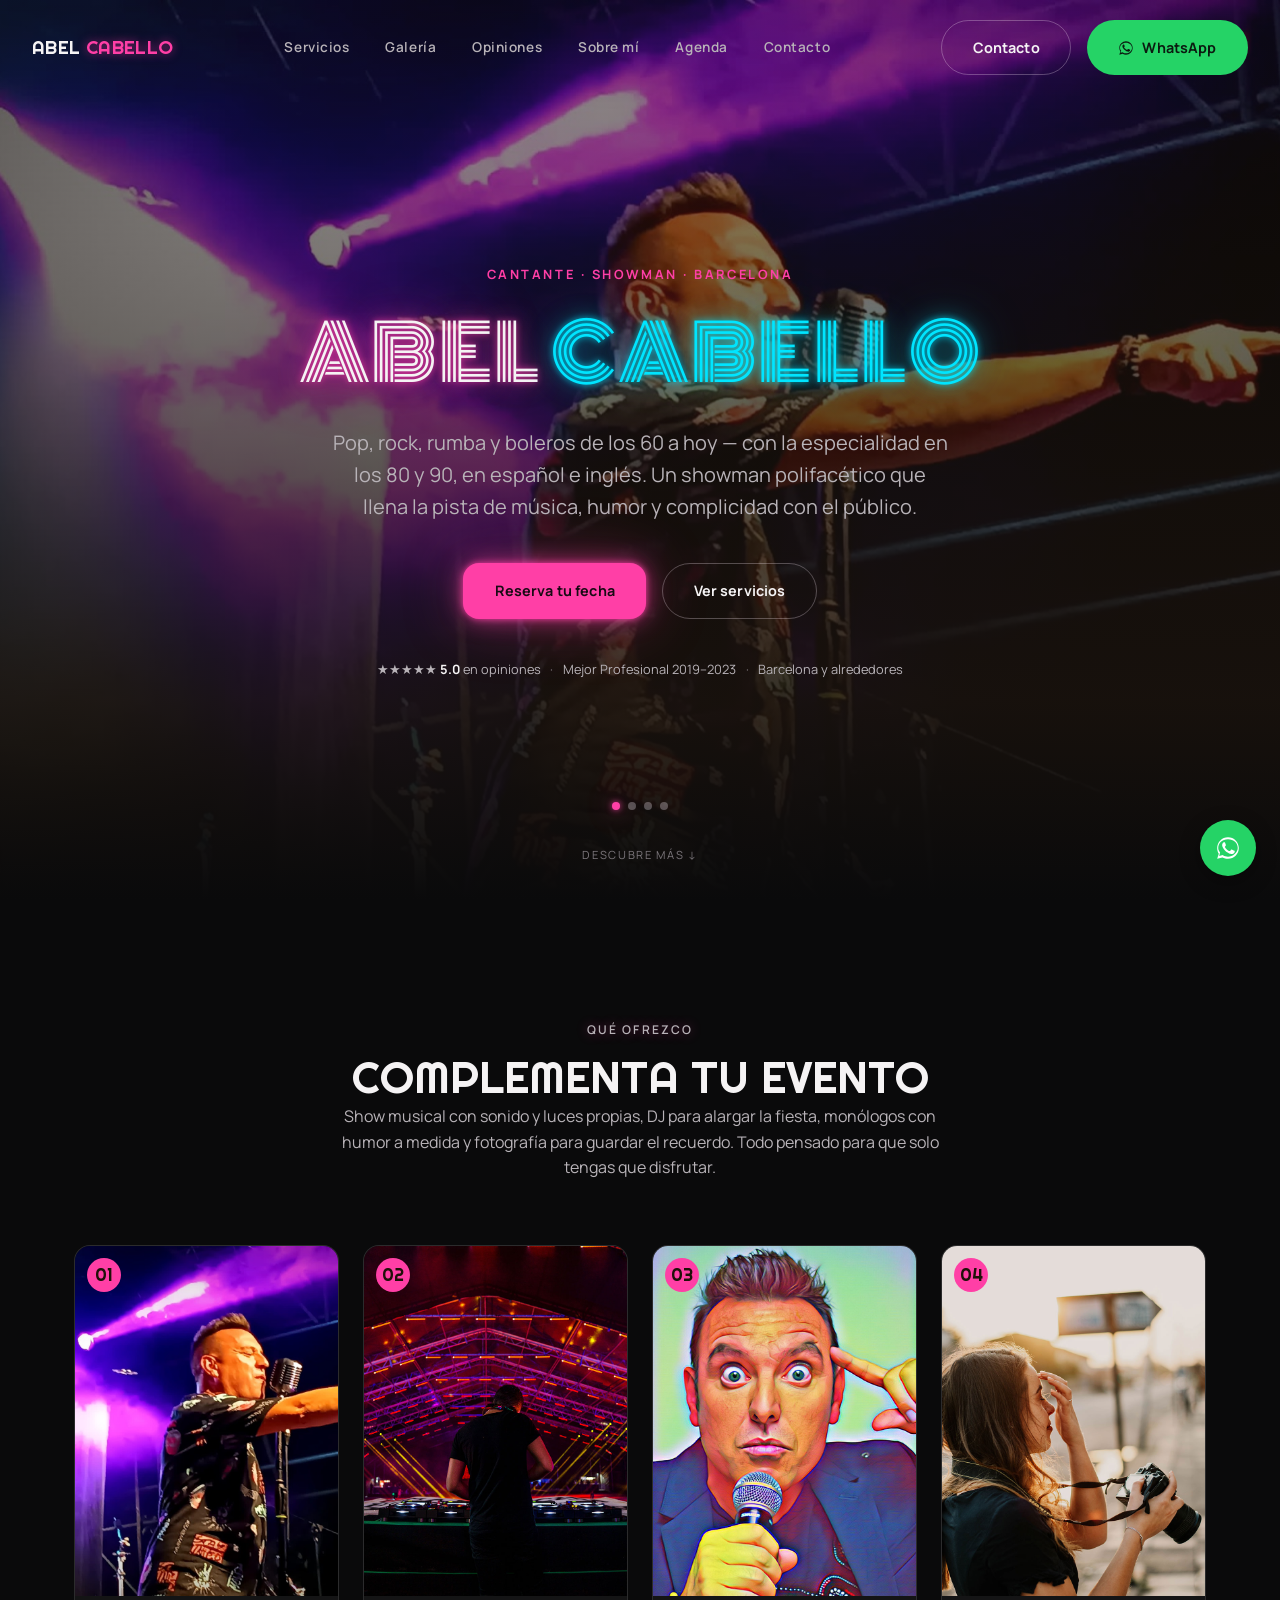
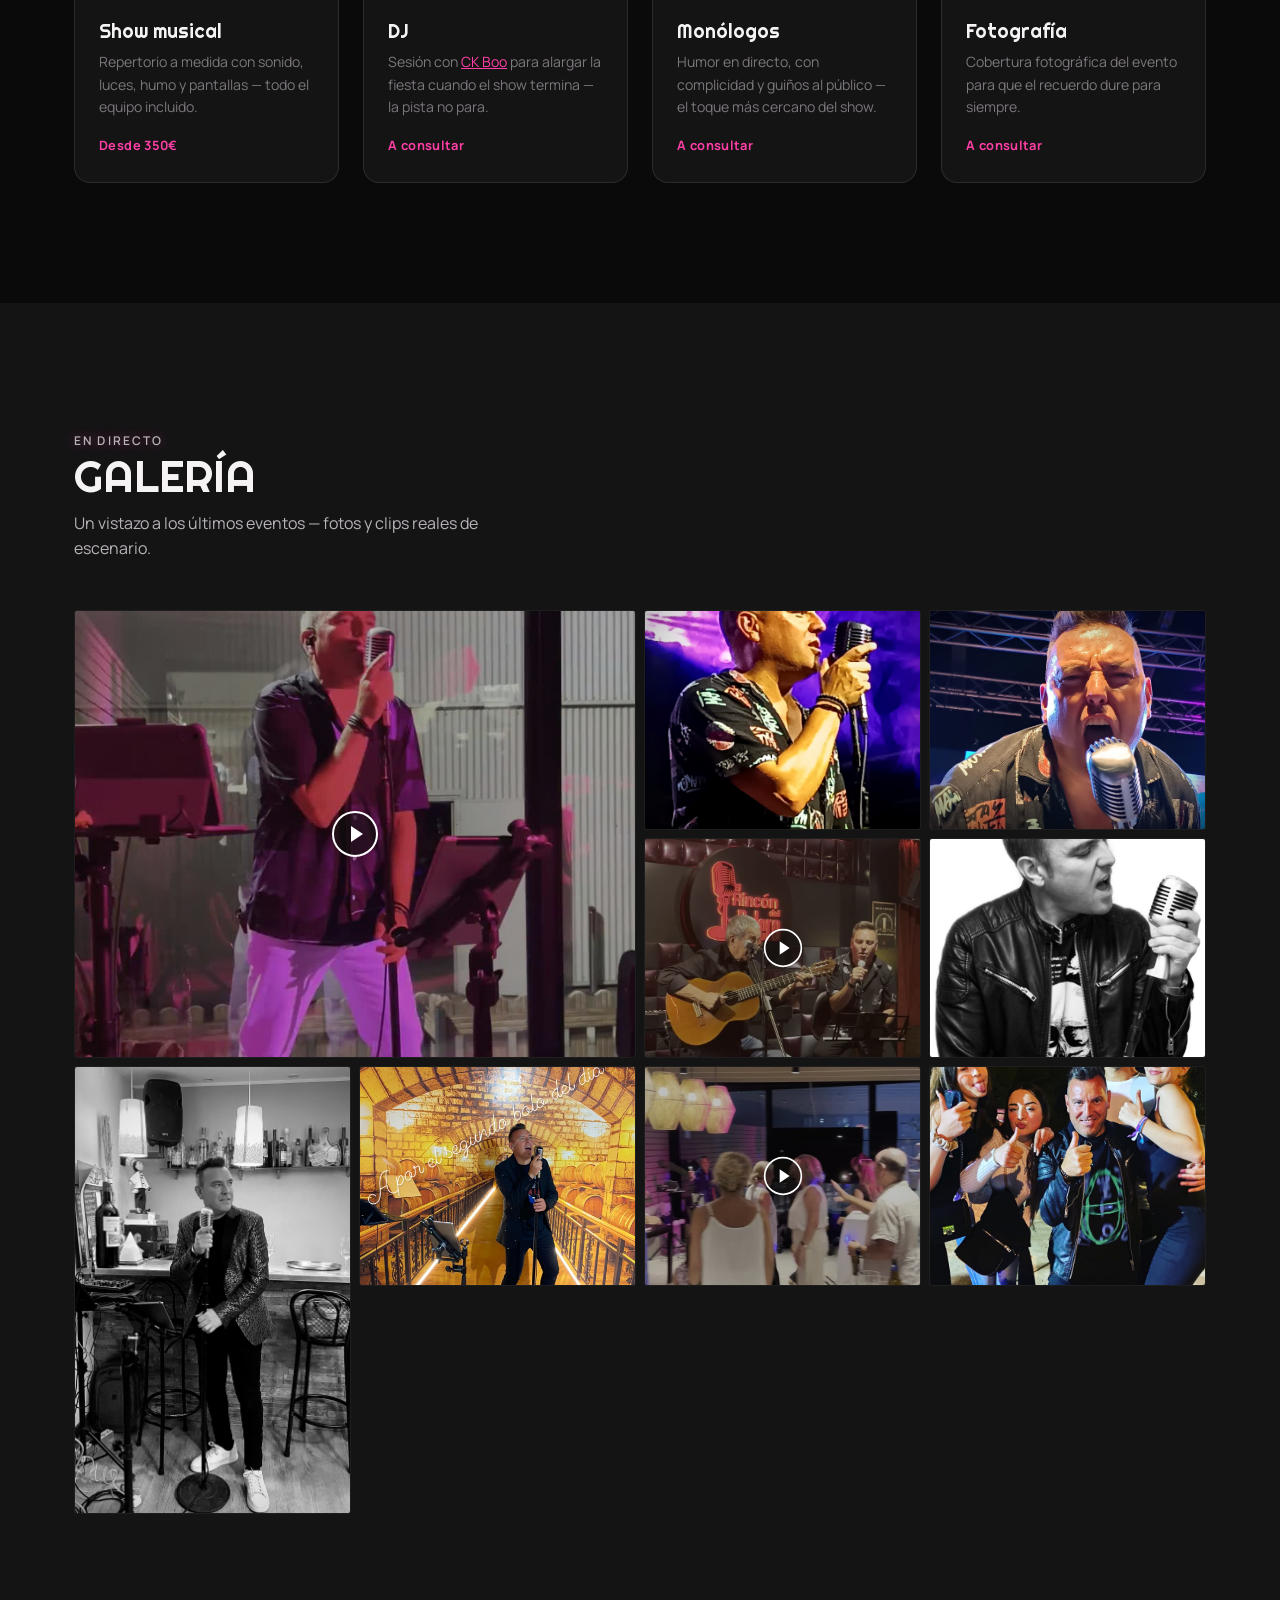
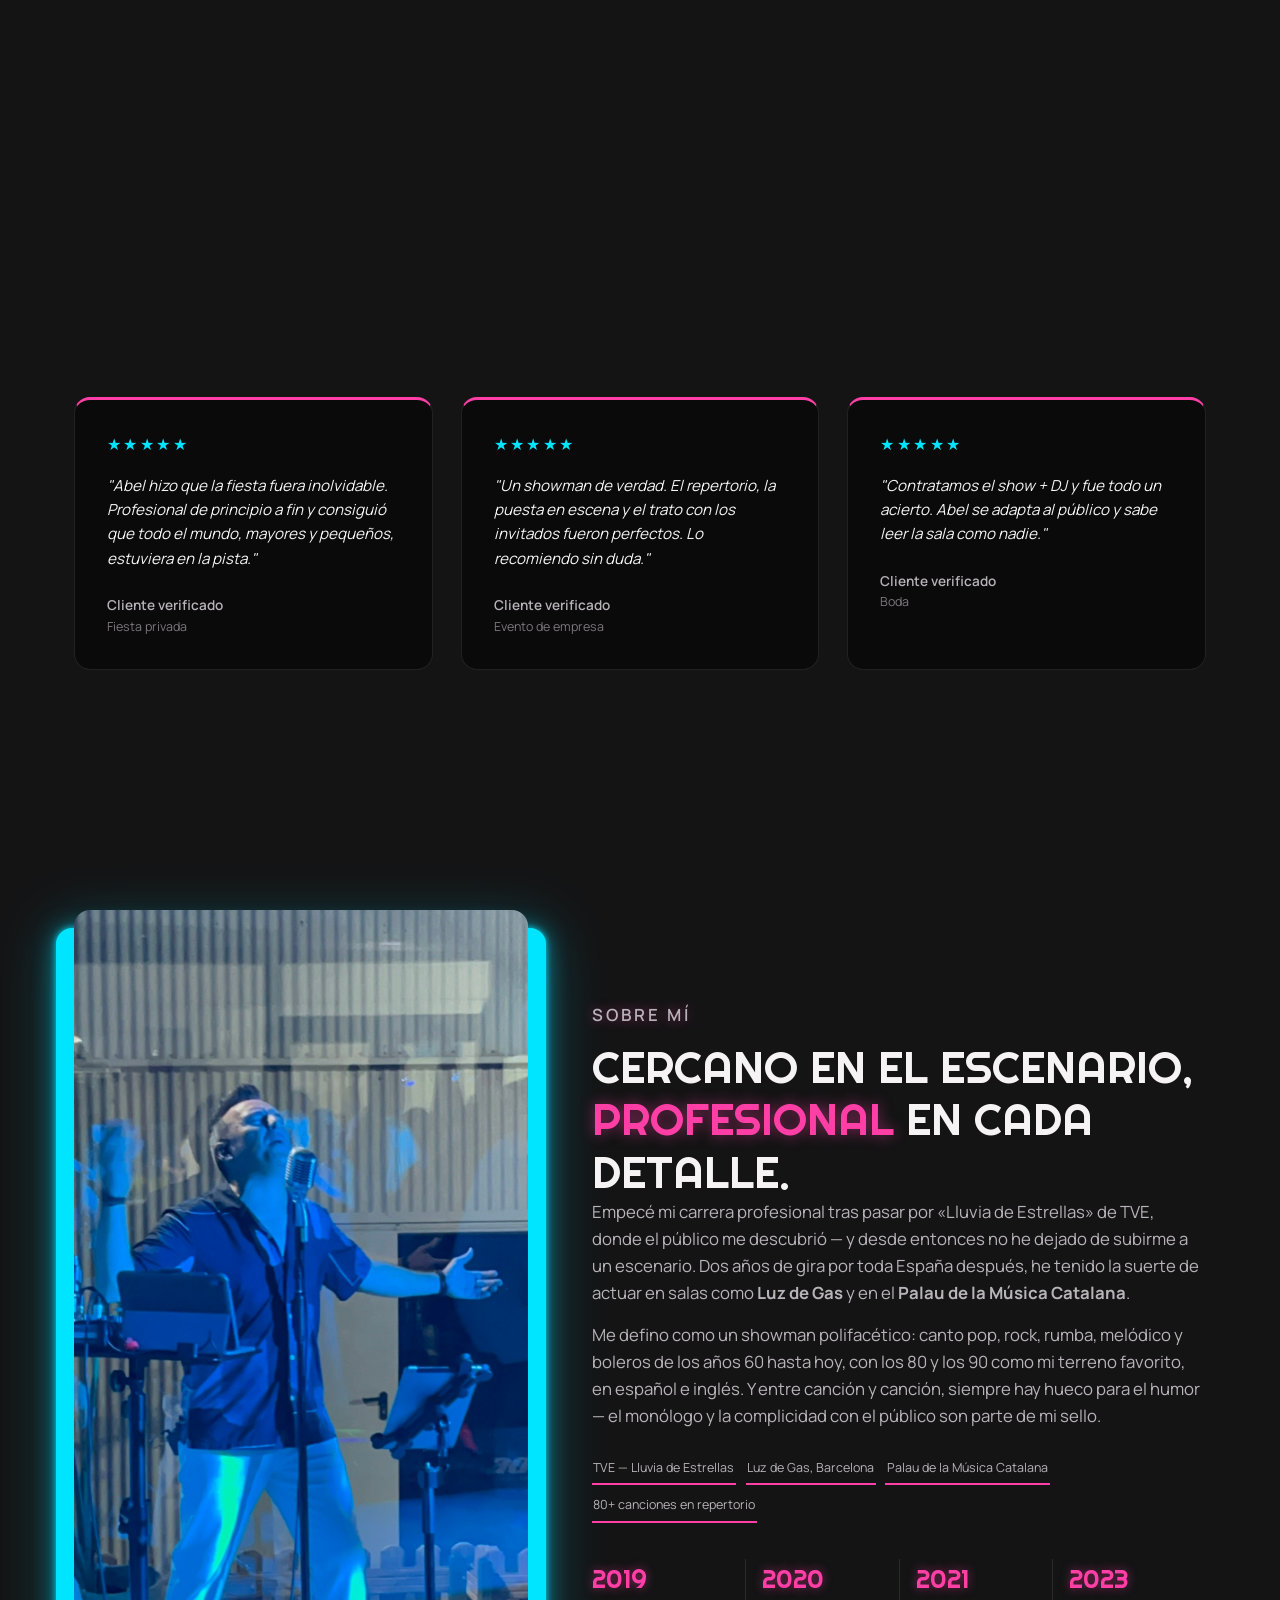
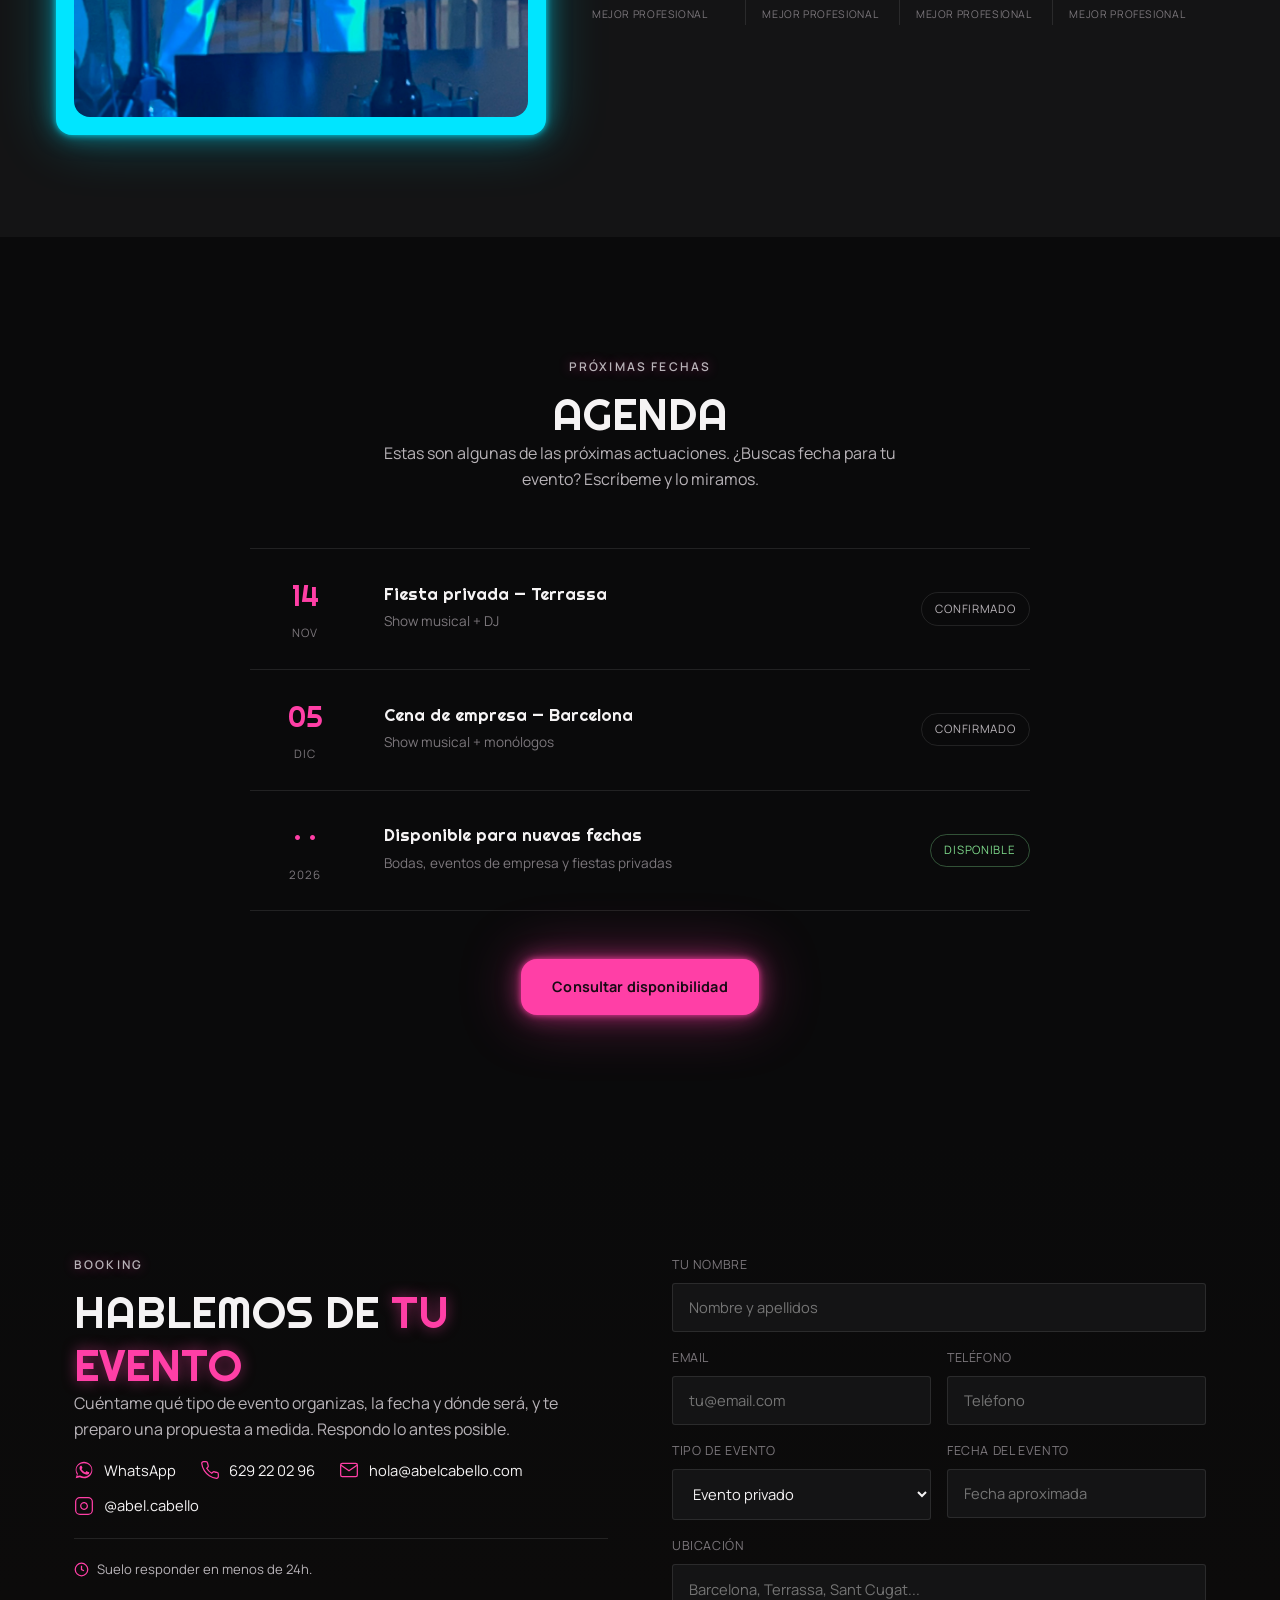
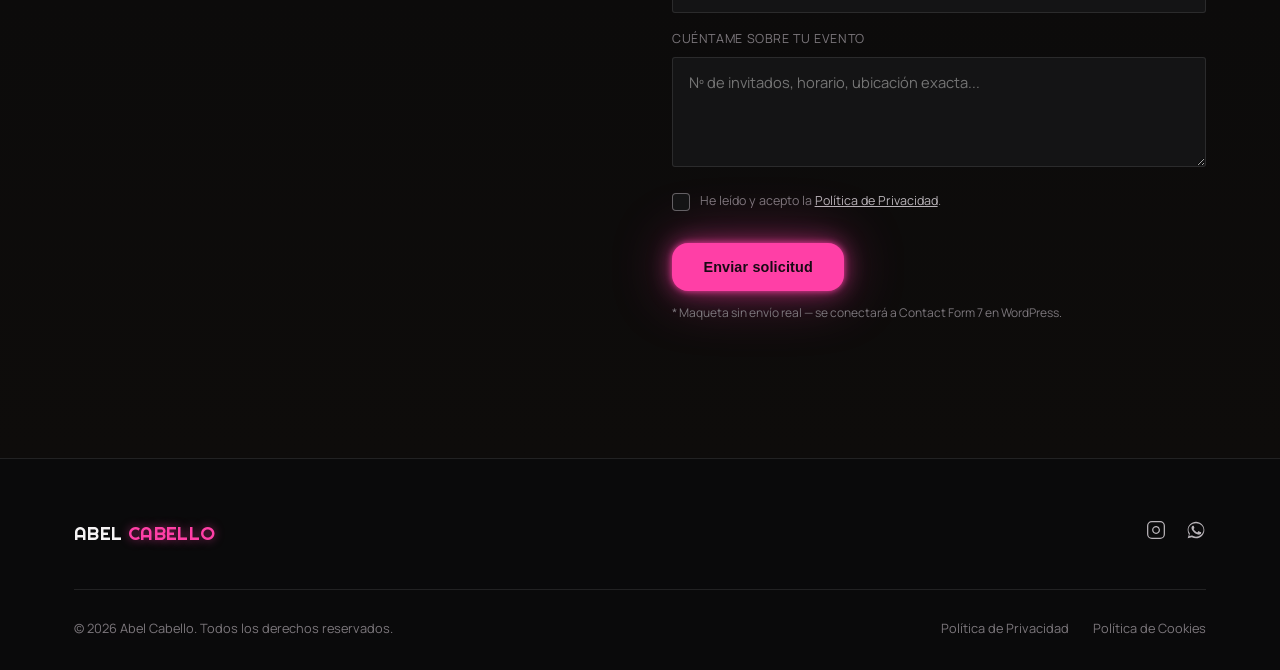
==== commit 2914562e: "Venta cruzada: menciona a CK Boo en el servicio de DJ La tarjeta de servicio "DJ" ahora nombra a CK " ====
--- a/index.html
+++ b/index.html
@@ -93,10 +93,10 @@
         </div>
       </div>
       <div class="serv-card fade-up">
-        <div class="serv-card-img"><img src="images/brand/servicio-dj.jpg" alt="DJ Abel Cabello" /></div>
+        <div class="serv-card-img"><img src="images/brand/servicio-dj.jpg" alt="DJ CK Boo con Abel Cabello" /></div>
         <div class="serv-card-body">
           <h3>DJ</h3>
-          <p>Sesión para alargar la fiesta cuando el show termina — la pista no para.</p>
+          <p>Sesión con <a href="https://adria-lopez.com/dj-ckboo/" target="_blank" rel="noopener">CK Boo</a> para alargar la fiesta cuando el show termina — la pista no para.</p>
           <span class="serv-price">A consultar</span>
         </div>
       </div>
--- a/assets/css/style.css
+++ b/assets/css/style.css
@@ -354,6 +354,8 @@
 .serv-card-body { padding: 1.5rem; }
 .serv-card-body h3 { font-size: 1.2rem; margin-bottom: 0.5rem; }
 .serv-card-body p { color: var(--gray-dim); font-size: 0.88rem; margin: 0; }
+.serv-card-body p a { color: var(--gold); text-decoration: underline; }
+.serv-card-body p a:hover { color: var(--wine); }
 .serv-price { display: inline-block; margin-top: 1rem; color: var(--gold); font-size: 0.8rem; font-weight: 700; letter-spacing: 0.03em; }
 
 /* ---------- Galería ---------- */
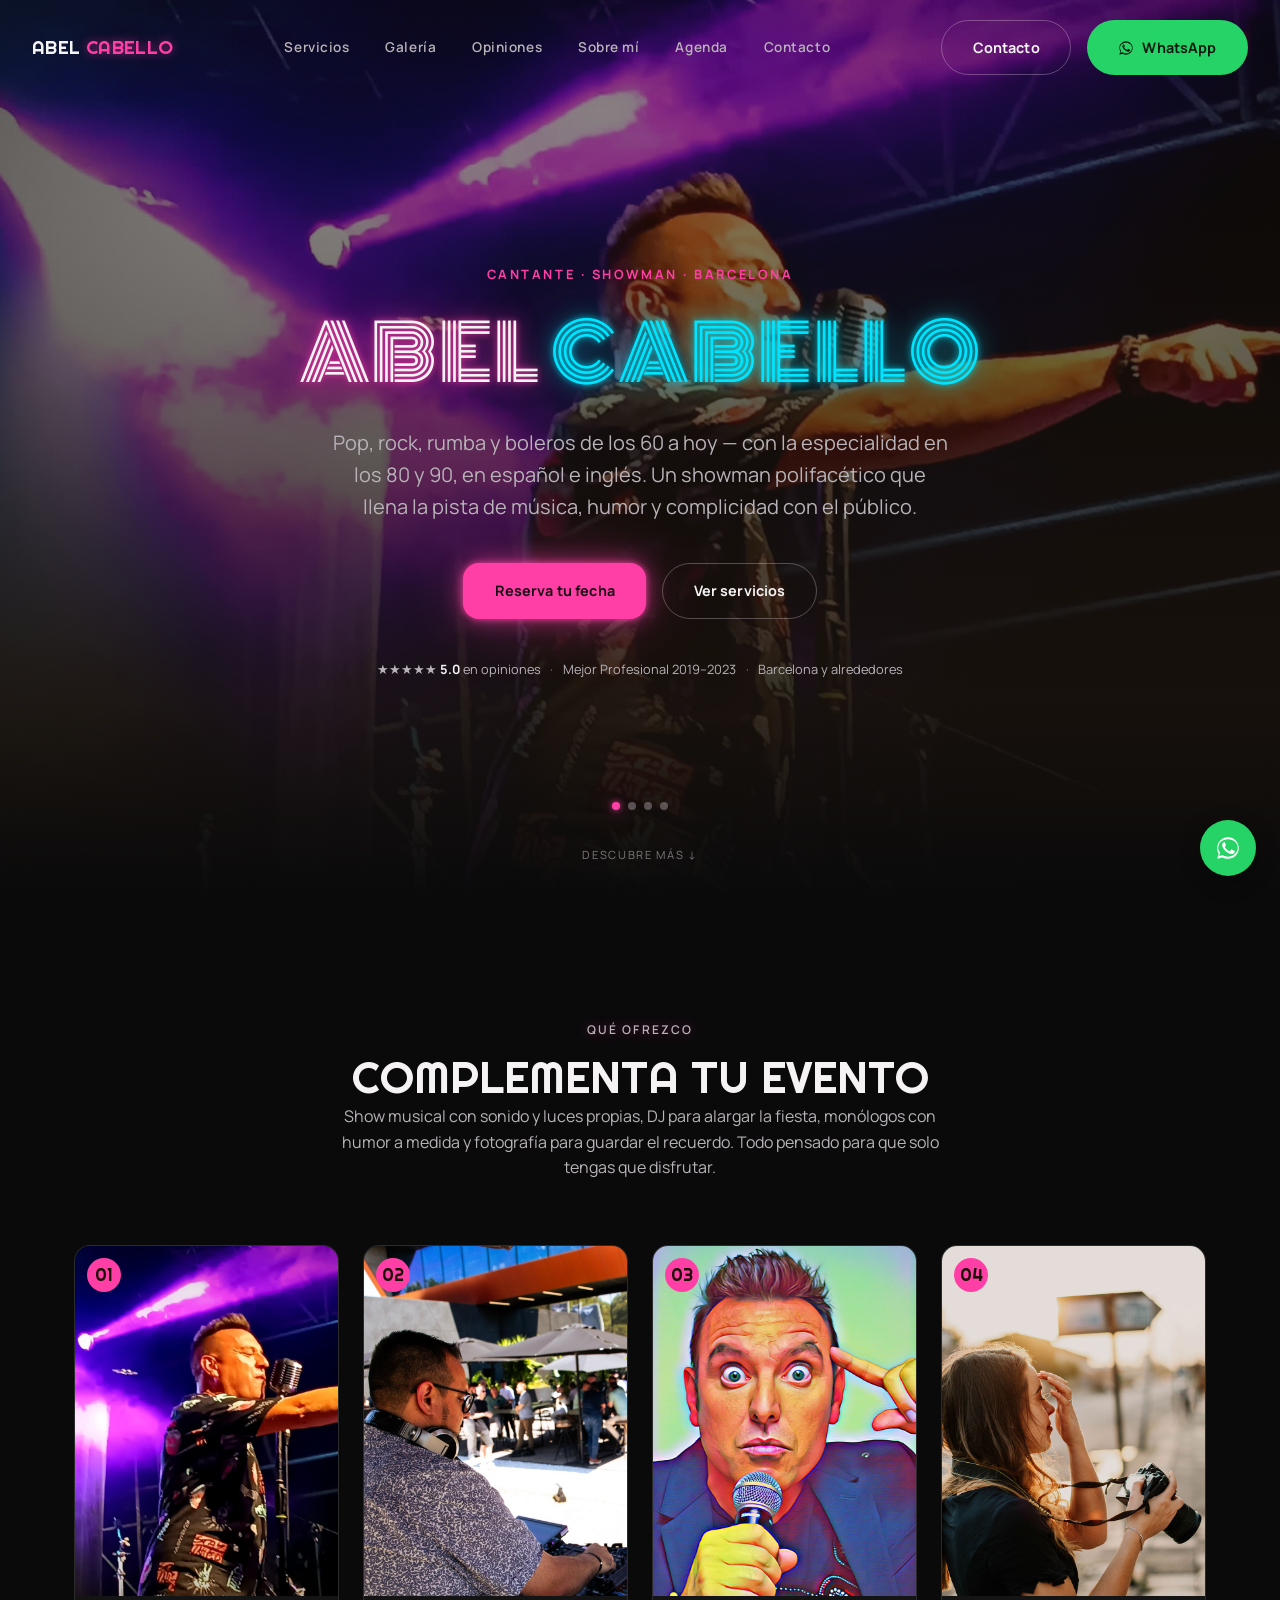
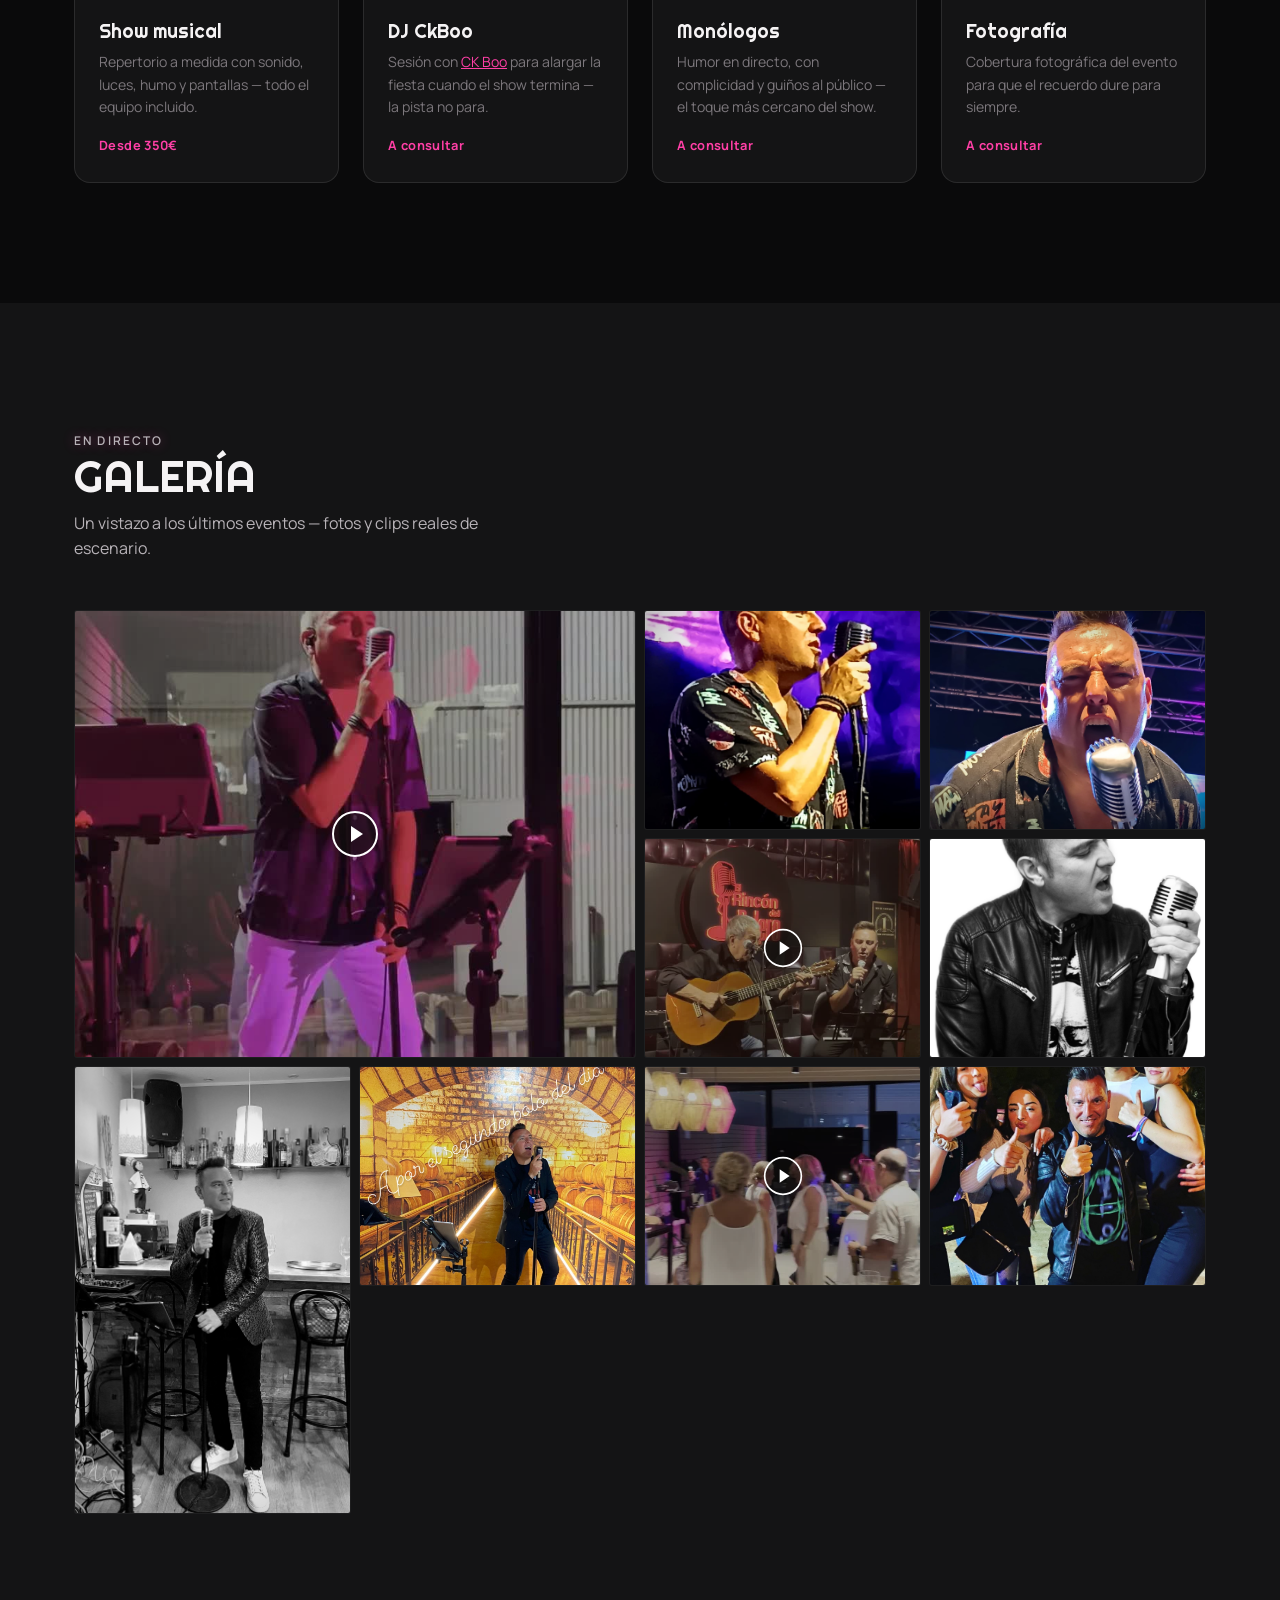
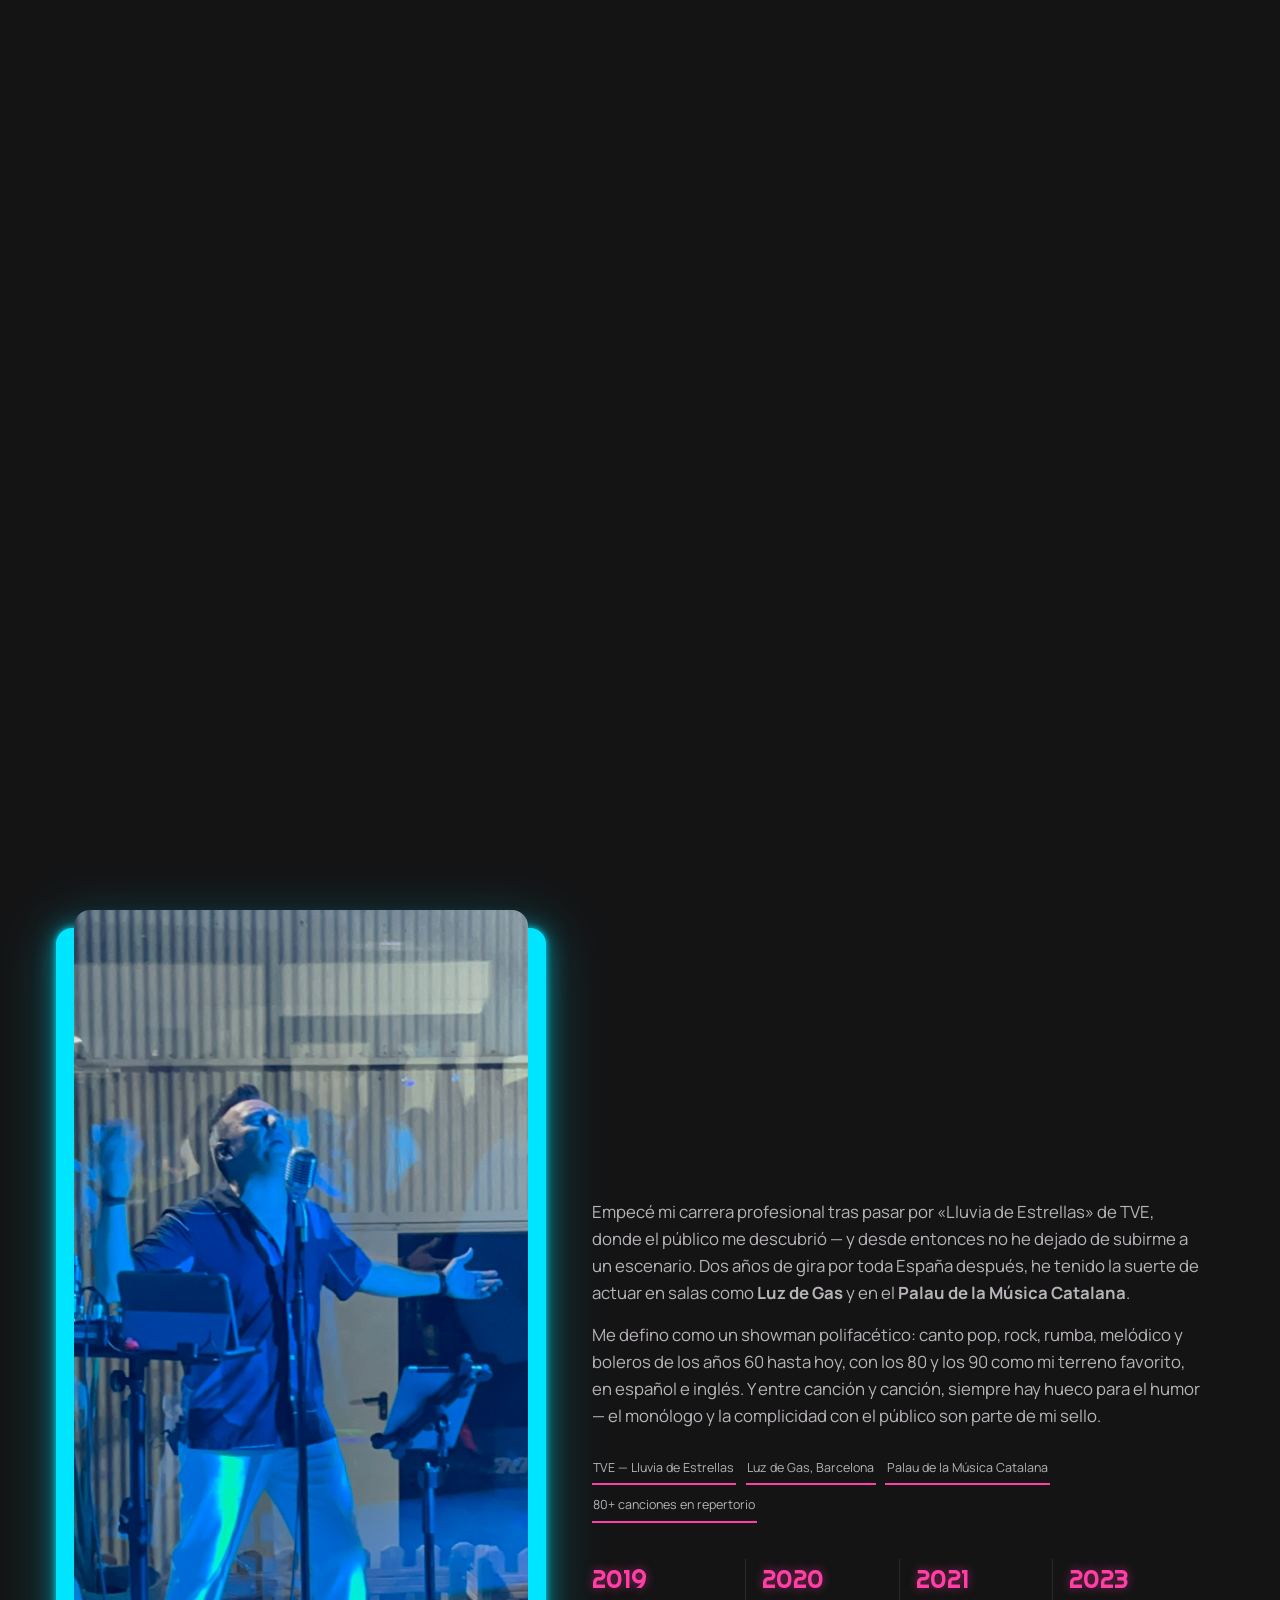
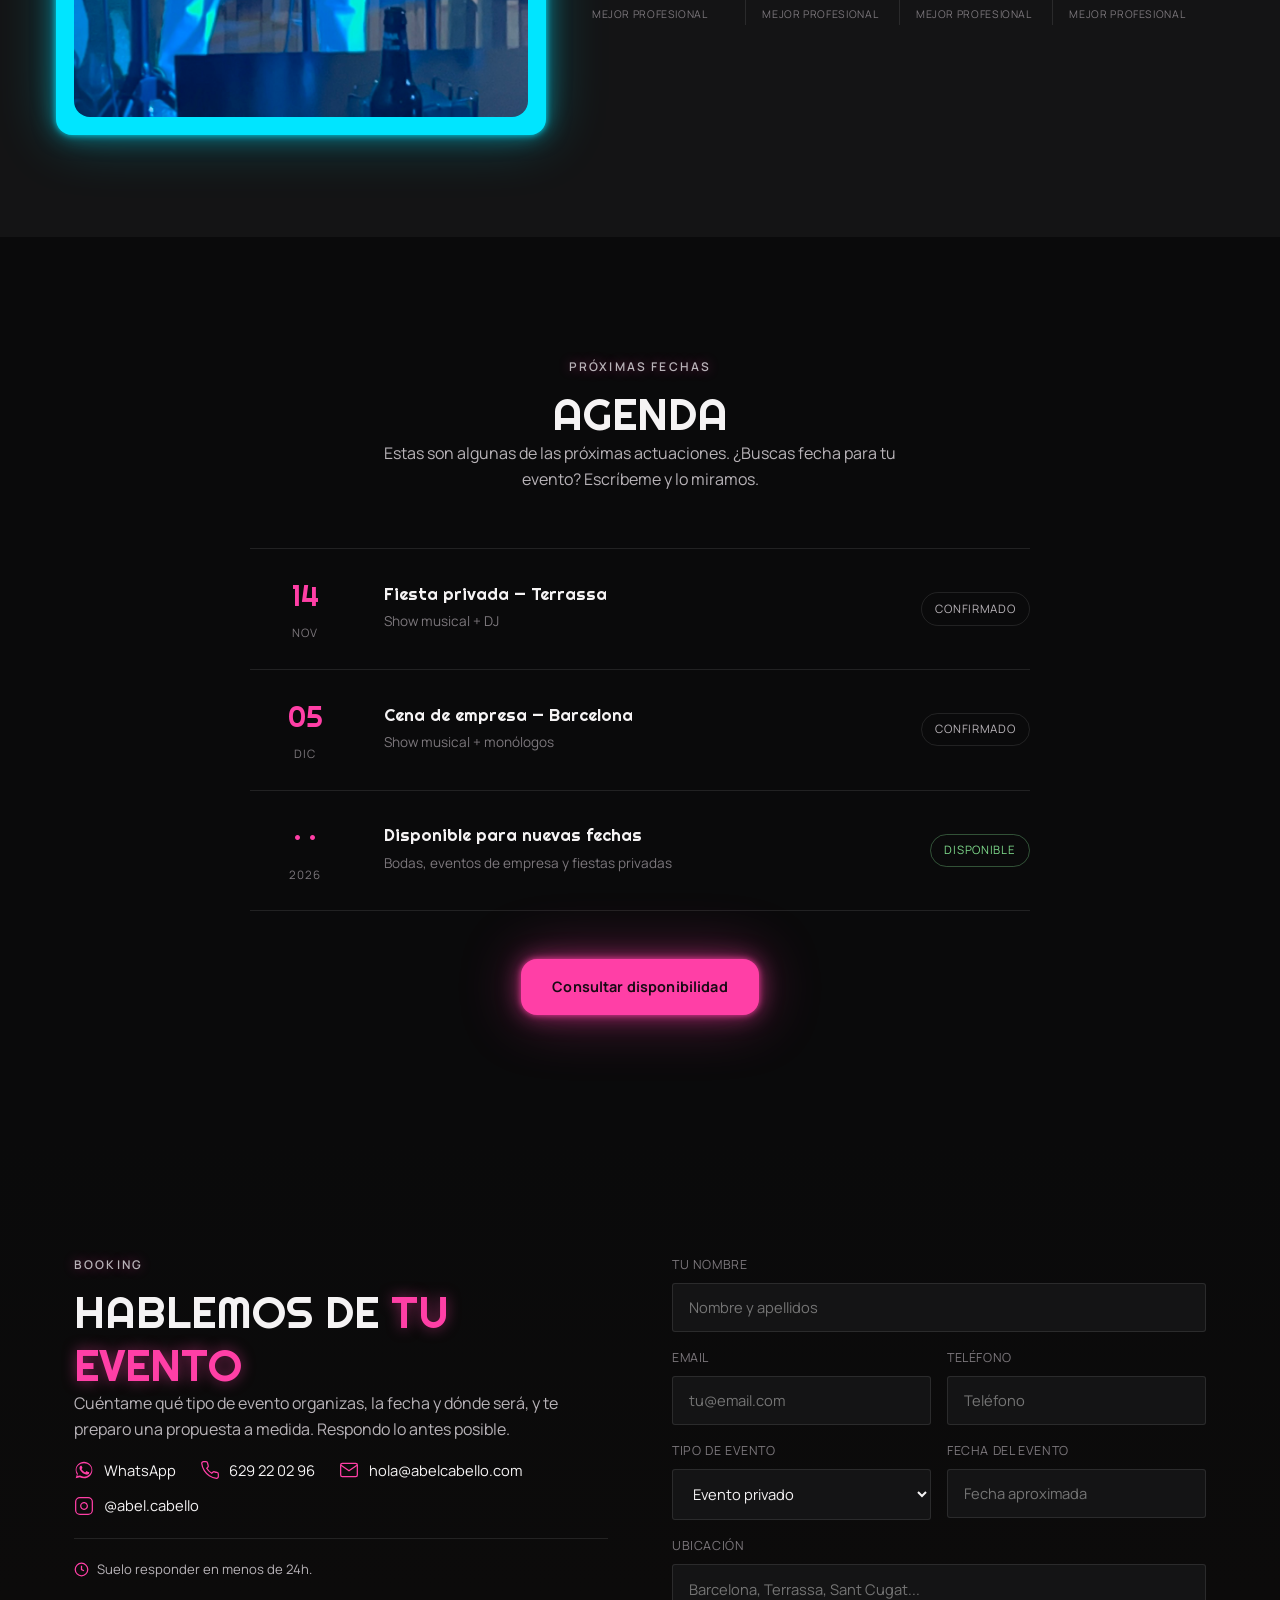
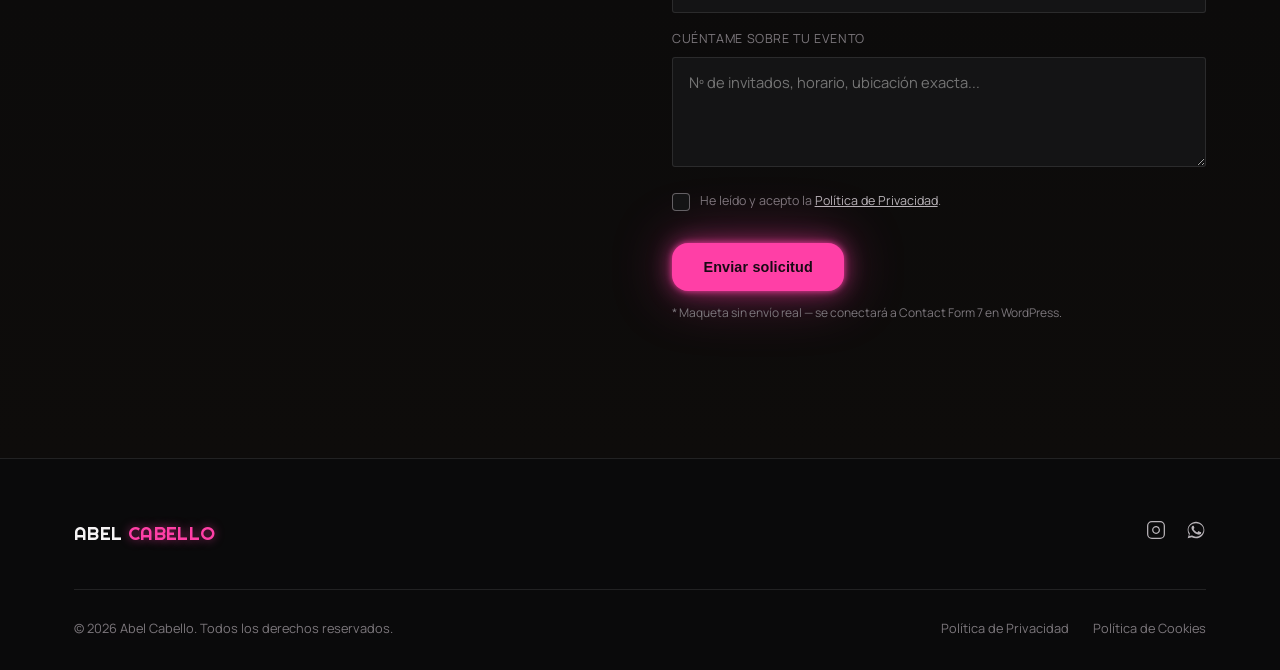
==== commit 8ec77fe9: "Tarjeta de servicio: "DJ CkBoo" con foto real de CK Boo Título de la tarjeta cambiado de "DJ" a "DJ " ====
--- a/index.html
+++ b/index.html
@@ -93,9 +93,9 @@
         </div>
       </div>
       <div class="serv-card fade-up">
-        <div class="serv-card-img"><img src="images/brand/servicio-dj.jpg" alt="DJ CK Boo con Abel Cabello" /></div>
+        <div class="serv-card-img"><img src="images/brand/servicio-dj-ckboo.jpg" alt="DJ CK Boo con Abel Cabello" /></div>
         <div class="serv-card-body">
-          <h3>DJ</h3>
+          <h3>DJ CkBoo</h3>
           <p>Sesión con <a href="https://adria-lopez.com/dj-ckboo/" target="_blank" rel="noopener">CK Boo</a> para alargar la fiesta cuando el show termina — la pista no para.</p>
           <span class="serv-price">A consultar</span>
         </div>
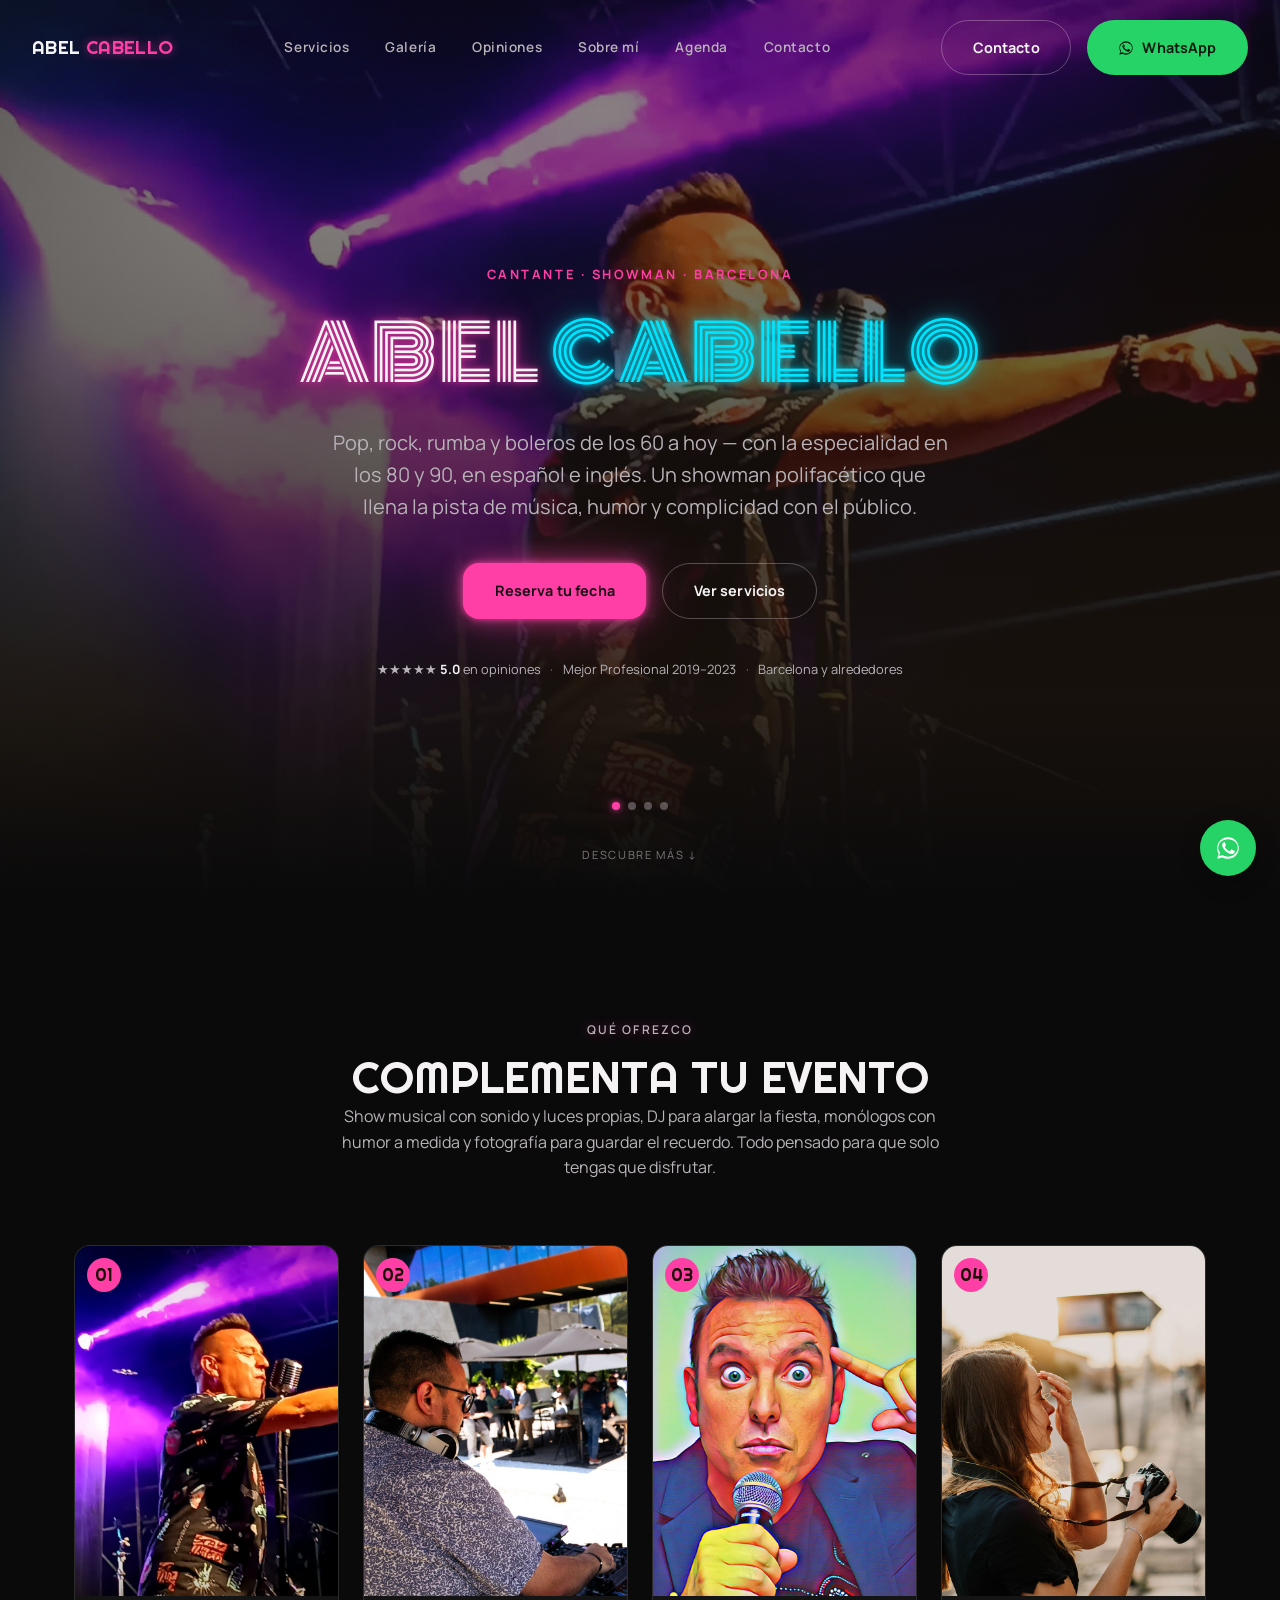
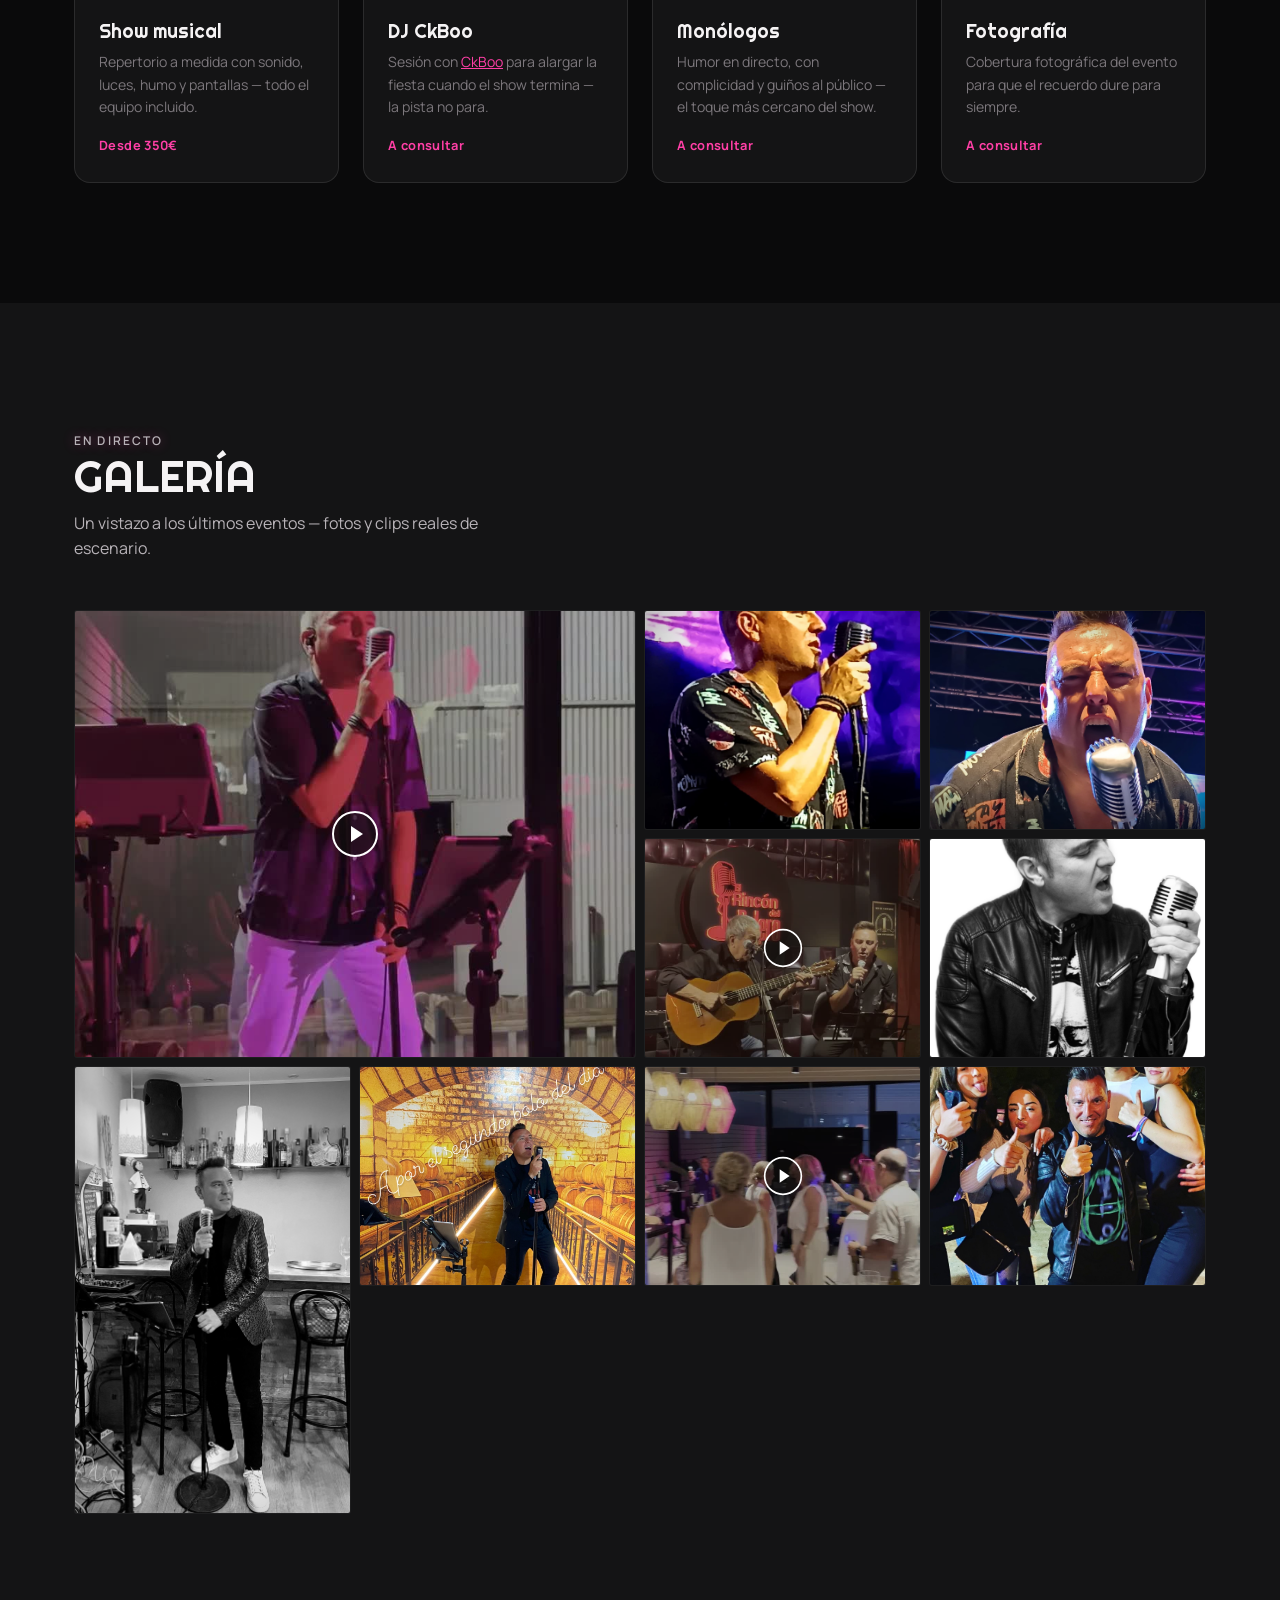
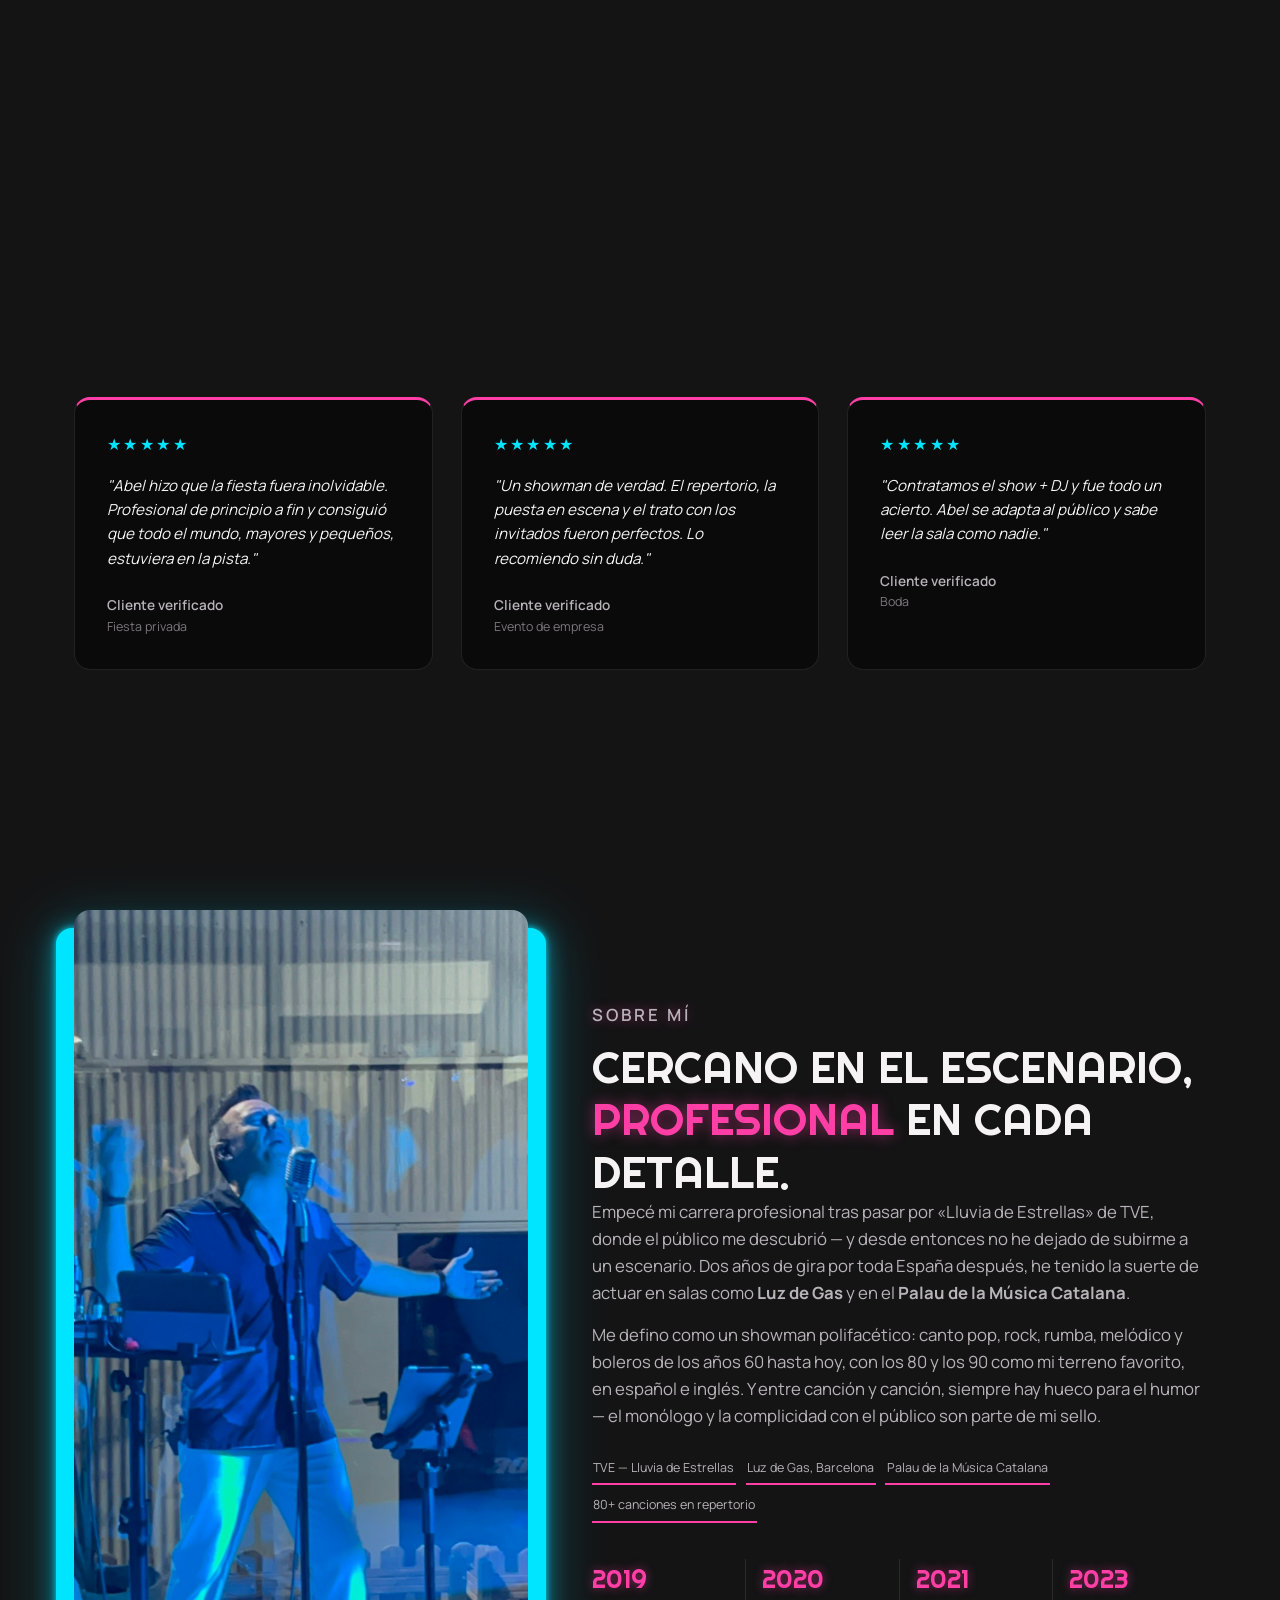
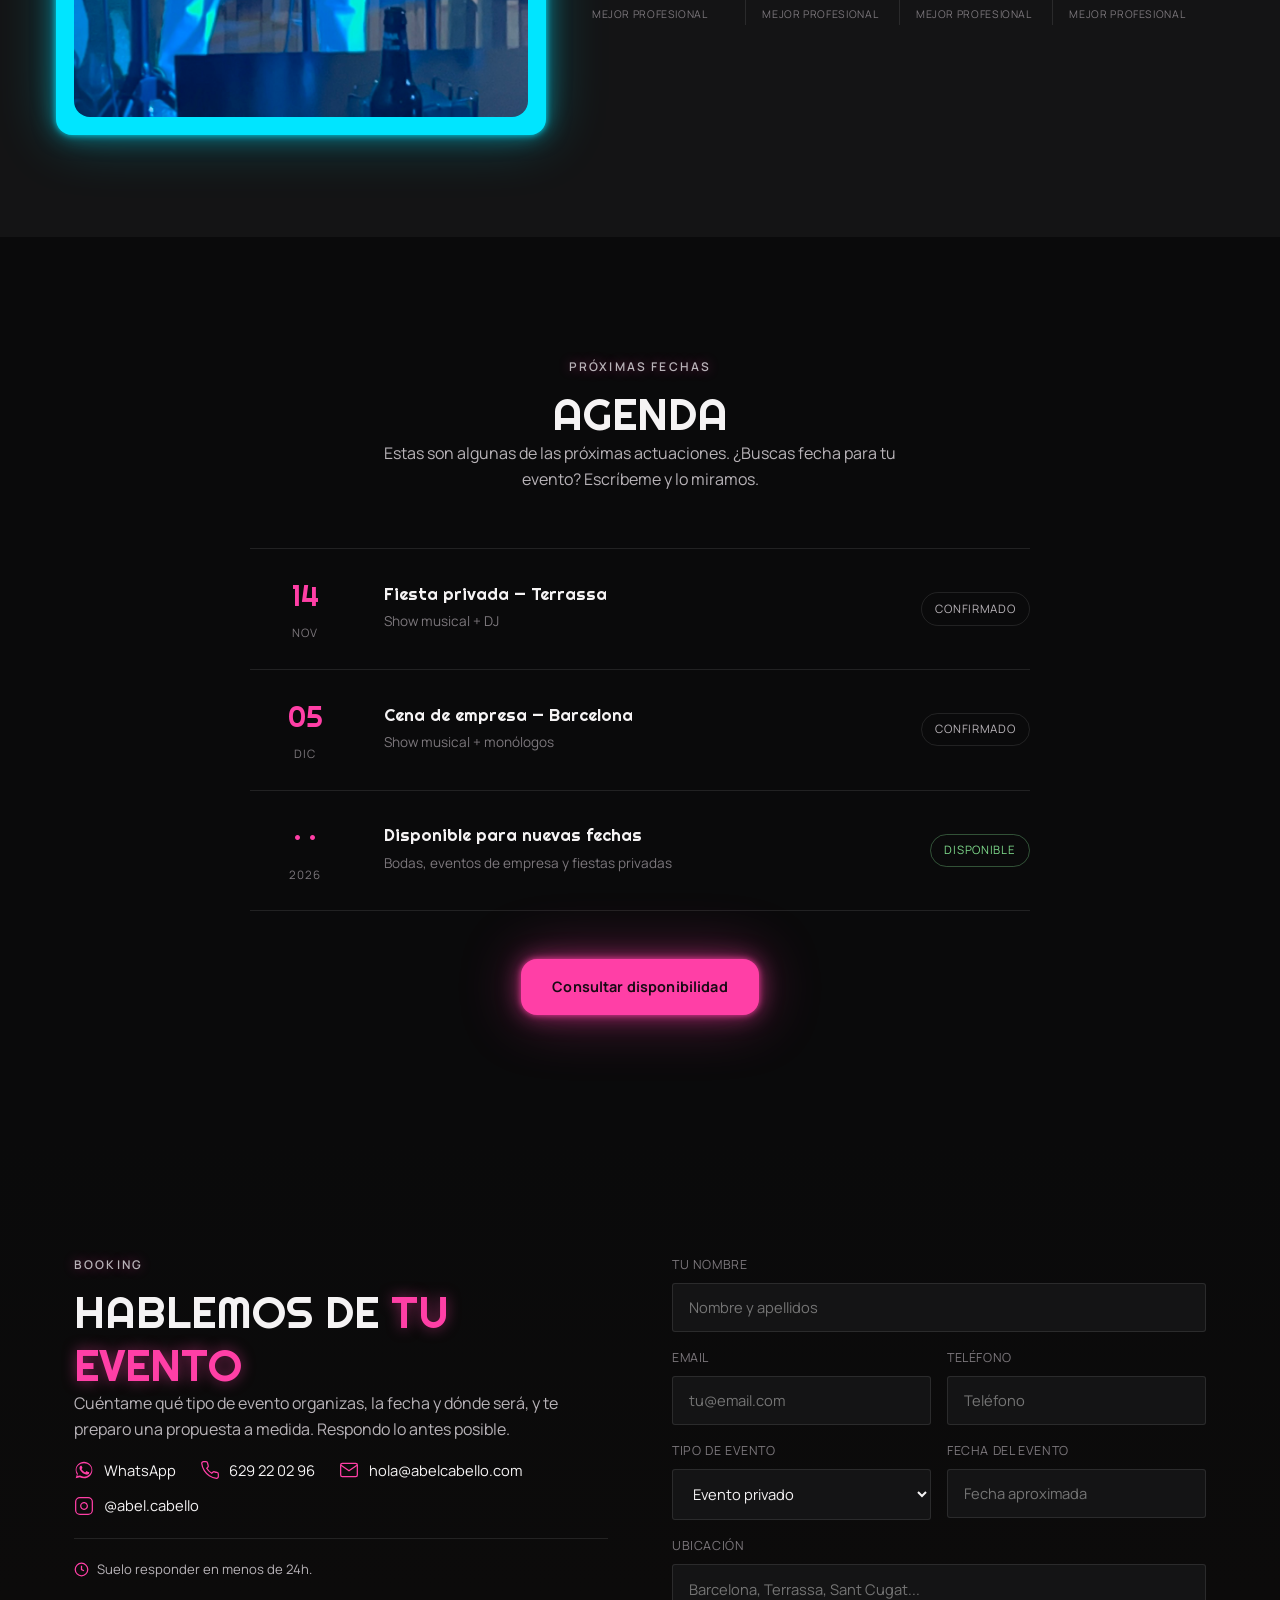
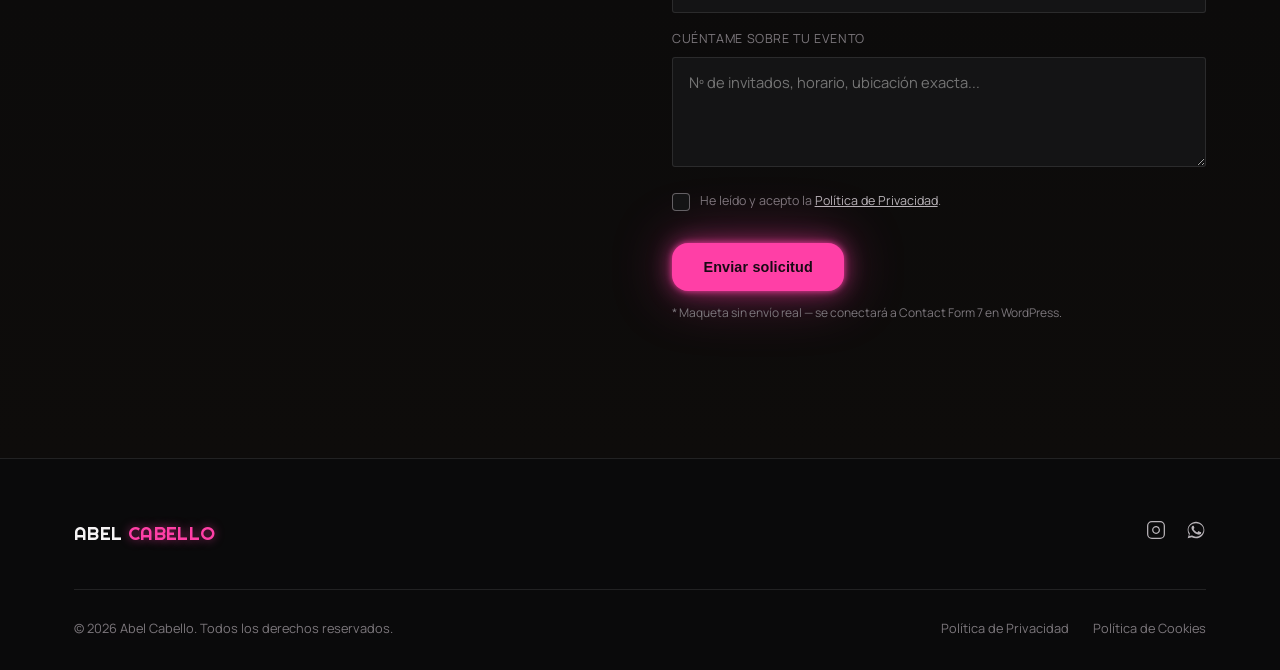
==== commit 6533abcf: "Fix: CK Boo -> CkBoo (junto) en la descripción de la tarjeta Co-Authored-By: Claude Sonnet 5 <norepl" ====
--- a/index.html
+++ b/index.html
@@ -96,7 +96,7 @@
         <div class="serv-card-img"><img src="images/brand/servicio-dj-ckboo.jpg" alt="DJ CK Boo con Abel Cabello" /></div>
         <div class="serv-card-body">
           <h3>DJ CkBoo</h3>
-          <p>Sesión con <a href="https://adria-lopez.com/dj-ckboo/" target="_blank" rel="noopener">CK Boo</a> para alargar la fiesta cuando el show termina — la pista no para.</p>
+          <p>Sesión con <a href="https://adria-lopez.com/dj-ckboo/" target="_blank" rel="noopener">CkBoo</a> para alargar la fiesta cuando el show termina — la pista no para.</p>
           <span class="serv-price">A consultar</span>
         </div>
       </div>
